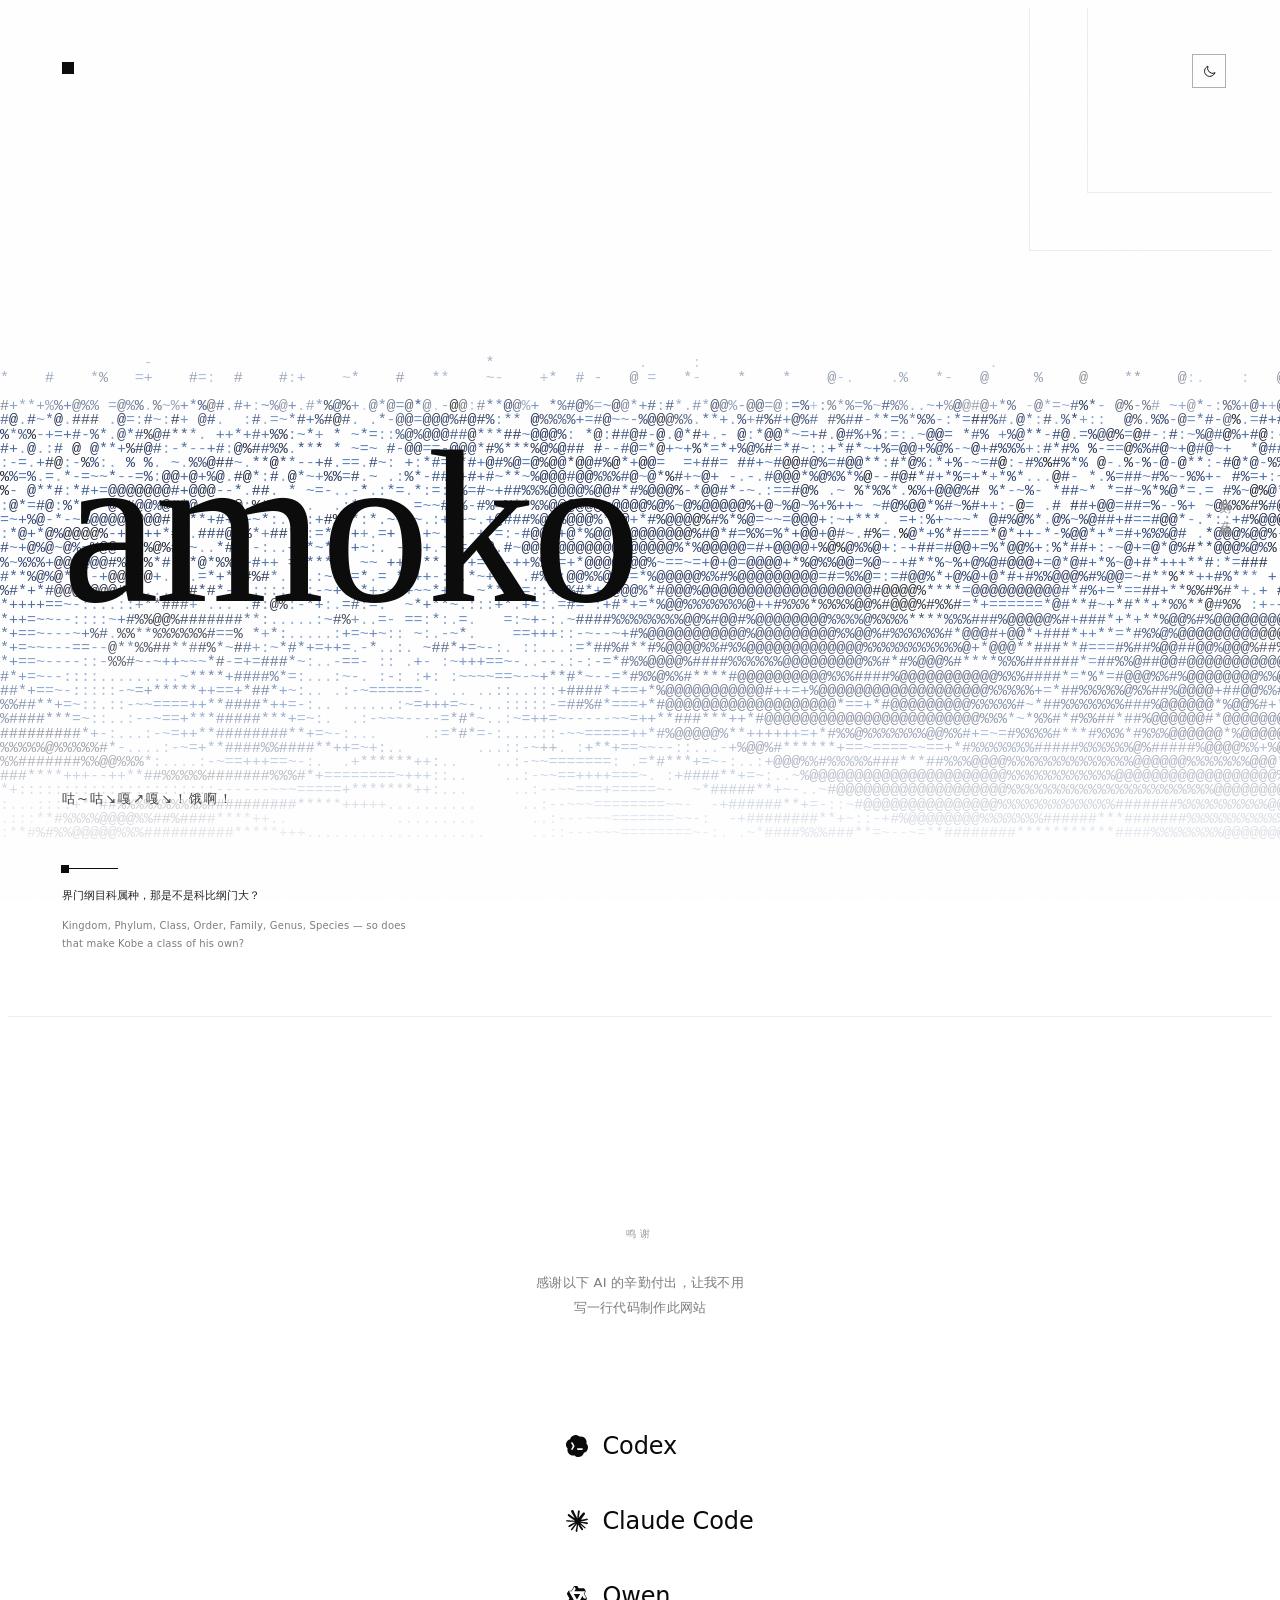
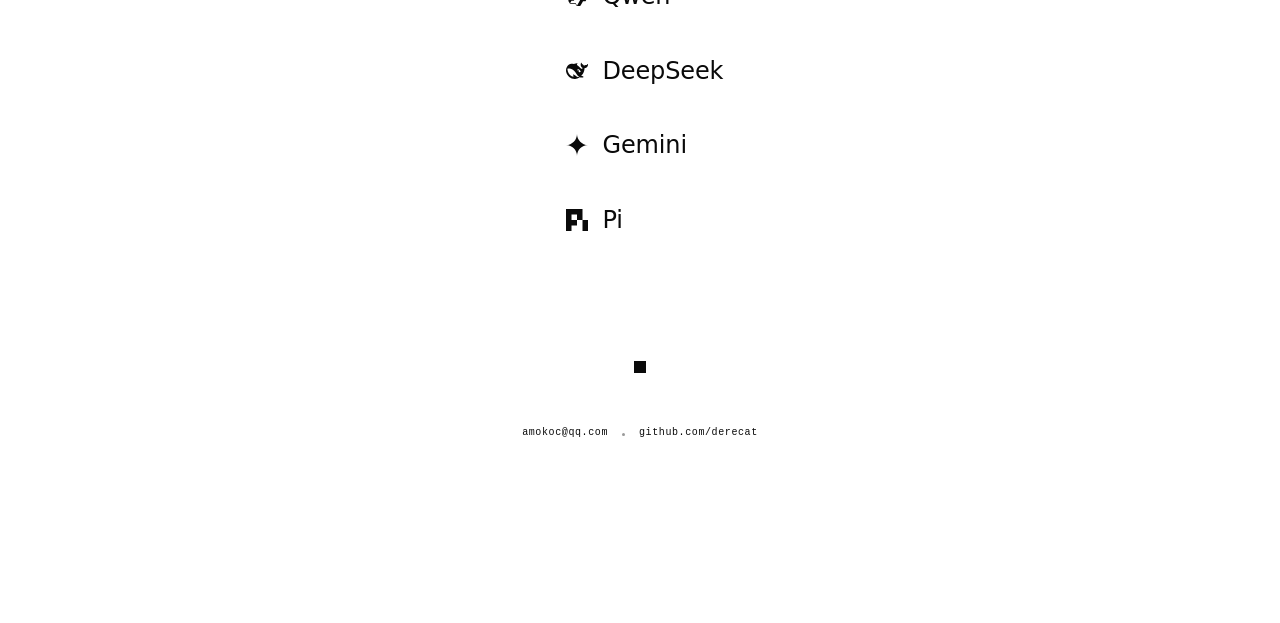
==== index.html @ 95d53dd7 "amoko: personal one-pager ASCII 3D ocean background, light/dark themes, config-driven colour wave tr" ====
<!DOCTYPE html>
<html lang="zh-CN">
<head>
<meta charset="UTF-8">
<meta name="viewport" content="width=device-width, initial-scale=1.0, viewport-fit=cover">
<meta name="theme-color" content="#ffffff">
<title>amoko — deluxe</title>
<link rel="icon" href="data:image/svg+xml,%3Csvg xmlns='http://www.w3.org/2000/svg' viewBox='0 0 10 10'%3E%3Crect width='10' height='10' fill='%230a0a0a'/%3E%3C/svg%3E">
<link rel="stylesheet" href="fonts-local.css">
<style>
  :root {
    --page-bg: #ffffff;
    --ink: #0a0a0a;
    --text-soft: #444444;
    --text-1: #222222;
    --text-2: #7d7d7d;
    --text-4: #9a9a9a;
    --text-5: #8f8f8f;
    --hairline: rgba(10, 10, 10, 0.07);
    --line-ink: rgba(10, 10, 10, 0.32);

    --ease-out: cubic-bezier(0.23, 1, 0.32, 1);
    --ease-in-out: cubic-bezier(0.77, 0, 0.175, 1);
    /* 高级曲线组：expo 出场的"快起慢落"，soft 用于中段过渡，back 用于微回弹 */
    --ease-expo: cubic-bezier(0.16, 1, 0.3, 1);
    --ease-soft: cubic-bezier(0.45, 0, 0.55, 1);
    --ease-back: cubic-bezier(0.34, 1.30, 0.64, 1);

    --blocks: 8;
    --sweep: 700ms;
    --stagger: 50ms;
    --reveal-color: #0a0a0a;
  }

  :root.dark {
    --page-bg: #0a0a0b;
    --ink: #f2f2f4;
    --text-soft: #c8c8cd;
    --text-1: #e8e8ec;
    --text-2: #9b9ba3;
    --text-4: #7e7e86;
    --text-5: #8a8a92;
    --hairline: rgba(242, 242, 244, 0.08);
    --line-ink: rgba(242, 242, 244, 0.32);
  }

  /* html 定高、body 只给 min-height —— 否则 body 变成滚动容器、整页无法滚动 */
  html {
    height: 100%;
    overflow-x: hidden;   /* 传播到视口：不产生横向滚动条 */
  }

  body {
    min-height: 100%;
    background: var(--page-bg);
    color: var(--ink);
    font-family: 'Inter', system-ui, -apple-system, 'Segoe UI', sans-serif;
    /* 允许下滑到鸣谢页 */
    overflow-x: hidden;
    overflow-y: auto;
    /* 滚动条不占布局宽度：否则固定层会按"含滚动条的 innerWidth"计算，
       画布比可见区宽 → 页面被撑宽 → 浏览器缩放、右侧控件被切 */
    scrollbar-width: none;
    -webkit-font-smoothing: antialiased;
    transition: color 300ms var(--ease-out), background-color 0ms;
  }
  body::-webkit-scrollbar { width: 0; height: 0; }
  .theme-transitioning body { transition-property: color; }

  /* 只在真指针设备上隐藏系统光标（配合自定义方块光标） */
  @media (hover: hover) and (pointer: fine) {
    body, .toggle, .quote { cursor: none; }
  }

  /* 印刷噪点 */
  body::after {
    content: "";
    position: fixed;
    inset: 0;
    z-index: 9;
    pointer-events: none;
    opacity: 0.032;
    background-image: url("data:image/svg+xml,%3Csvg xmlns='http://www.w3.org/2000/svg' width='160' height='160'%3E%3Cfilter id='n'%3E%3CfeTurbulence type='fractalNoise' baseFrequency='0.9' numOctaves='2' stitchTiles='stitch'/%3E%3C/filter%3E%3Crect width='160' height='160' filter='url(%23n)'/%3E%3C/svg%3E");
  }

  /* ---------- 主题方块层：海洋之下（海洋半透明时透出） ---------- */
  .theme-blocks {
    position: fixed;
    inset: 0;
    z-index: 1;
    pointer-events: none;
    overflow: hidden;
    contain: strict;
  }
  .theme-blocks__cell {
    position: absolute;
    background: var(--block-fill, #000);
    will-change: transform;
  }

  /* ---------- ASCII 海洋（alpha:true，可半透明让方块透出） ---------- */
  .ocean-bg {
    position: fixed;
    inset: 0;
    width: 100%;
    height: 100%;
    display: block;
    z-index: 2;
    pointer-events: none;
  }

  /* ---------- 自定义方块光标 ---------- */
  .cursor {
    position: fixed;
    top: 0; left: 0;
    z-index: 60;
    width: 15px; height: 15px;
    border: 1.5px solid #fff;
    mix-blend-mode: difference;
    pointer-events: none;
    display: none;
    will-change: transform;
  }
  @media (hover: hover) and (pointer: fine) {
    .cursor { display: block; }
  }

  /* ---------- 舞台 ---------- */
  .stage {
    position: relative;
    z-index: 3;
    height: 100dvh;
    padding: 6vmin;
    display: flex;
    flex-direction: column;
    justify-content: flex-end;
    align-items: flex-start;
  }

  /* ---------- 主题按钮（固定，跨两屏常驻） ---------- */
  .toggle {
    position: fixed;
    top: 6vmin; right: 6vmin;
    z-index: 6;
    width: 34px; height: 34px;
    display: grid; place-items: center;
    appearance: none;
    border: 1px solid var(--line-ink);
    background: transparent;
    color: var(--ink);
    cursor: pointer;
    -webkit-tap-highlight-color: transparent;
    will-change: transform;
    transition: color 300ms var(--ease-out), border-color 300ms var(--ease-out), background-color 0ms;
  }
  .toggle svg { display: block; }
  .toggle .icon--sun { display: none; }
  :root.dark .toggle .icon--moon { display: none; }
  :root.dark .toggle .icon--sun { display: block; }
  .toggle:focus-visible { outline: 1px solid var(--ink); outline-offset: 3px; }
  @media (hover: hover) and (pointer: fine) {
    .toggle:hover {
      background-color: var(--ink); border-color: var(--ink); color: var(--page-bg);
      transition: color 160ms var(--ease-out), background-color 160ms var(--ease-out), border-color 160ms var(--ease-out);
    }
  }

  /* ---------- 刊头 ---------- */
  .masthead {
    position: absolute; top: 6vmin; left: 6vmin; z-index: 2;
    display: flex; align-items: center; gap: 12px;
    animation: fade-rise 800ms var(--ease-out) both; animation-delay: 980ms;
  }
  .masthead .mark { width: 12px; height: 12px; background: var(--ink); animation: spin-in 700ms var(--ease-out) both; animation-delay: 1160ms; }

  /* ---------- 背景同心方框 ---------- */
  .decor {
    position: absolute; top: -13vmin; right: -13vmin; width: 40vmin; height: 40vmin; z-index: 1; pointer-events: none;
    opacity: 0.85;
    animation: decor-in 1400ms var(--ease-out) both; animation-delay: 640ms;
  }
  .decor .ring { position: absolute; inset: 0; border: 1px solid var(--hairline); transition: border-color 300ms var(--ease-out); }
  .decor .ring--inner { position: absolute; inset: 16%; animation: spin 80s linear infinite; }
  .decor .ring--inner::before { content: ""; position: absolute; inset: 0; border: 1px solid var(--hairline); transition: border-color 300ms var(--ease-out); }

  /* ---------- 名字：逐字入场 ---------- */
  .name {
    font-family: 'Cormorant Garamond', 'Times New Roman', serif;
    font-weight: 300;
    font-size: clamp(88px, 17vw, 264px);
    line-height: 0.92;
    letter-spacing: -0.015em;
    color: var(--ink);
  }
  .name .ch {
    display: inline-block;
    will-change: transform, opacity, filter;
    /* 四段式：暴发上浮 → 过冲回正 → 微沉降 → 落定。缓动在帧内逐段切换。 */
    animation: ch-in 950ms both;
  }

  .caption { margin-top: 1.8vmin; font-size: 13px; font-weight: 400; letter-spacing: 0.16em; color: var(--text-soft); animation: blur-rise 850ms both; animation-delay: 760ms; }

  /* ---------- 双语 quote ---------- */
  .quote { margin-top: 5.2vmin; max-width: 380px; }
  .quote .rule { position: relative; width: 56px; height: 1px; background: var(--ink); margin-bottom: 16px; transform-origin: left center; animation: draw 700ms both; animation-delay: 880ms; }
  .quote .qmark { position: absolute; left: -1px; top: -3.5px; width: 8px; height: 8px; background: var(--ink); animation: spin-in 700ms var(--ease-back) both; animation-delay: 920ms; }
  /* 正文用遮罩揭示：文字从下缘"长"出来，而不是整体淡入 */
  .quote .zh { font-size: 11px; line-height: 1.95; letter-spacing: 0; color: var(--text-1); animation: mask-up 900ms both; animation-delay: 980ms; }
  .quote .en { margin-top: 9px; max-width: 344px; font-size: 10px; line-height: 1.75; letter-spacing: 0.02em; color: var(--text-2); animation: mask-up 900ms both; animation-delay: 1090ms; }
  @media (hover: hover) and (pointer: fine) {
    .quote .qmark { transition: transform 240ms ease; transform-origin: left center; }
    .quote:hover .qmark { transform: scaleX(4.5); }
  }

  /* ---------- 右侧竖排签名 ---------- */
  .vcaption {
    position: absolute; top: 50%; right: 4.5vmin; z-index: 2;
    writing-mode: vertical-rl; font-size: 11px; letter-spacing: 0.34em; color: var(--text-5);
    animation: vmask 900ms both; animation-delay: 1150ms;
  }

  /* ---------- 下滑：电影式鸣谢 ---------- */
  .credits {
    position: relative;
    z-index: 3;
    min-height: 100dvh;
    display: flex;
    align-items: center;
    justify-content: center;
    padding: 18vh 6vmin 16vh;
    background: var(--page-bg);
    border-top: 1px solid var(--hairline);
    overflow: hidden;
  }

  .credits__inner {
    display: flex;
    flex-direction: column;
    align-items: center;
  }

  .credits__label {
    font-size: 10px;
    font-weight: 500;
    letter-spacing: 0.42em;
    text-transform: uppercase;
    color: var(--text-4);
    margin-bottom: 3.2vh;
    opacity: 0;
    transform: translateY(12px);
    transition: opacity 700ms var(--ease-expo), transform 700ms var(--ease-expo);
  }
  .credits.is-active .credits__label { opacity: 1; transform: none; transition-delay: 80ms; }

  /* 鸣谢后面的说明：居中、限制行长 */
  .credits__note {
    max-width: 26ch;
    margin: 0 auto 9vh;
    text-align: center;
    font-size: clamp(11px, 3.1vw, 13px);
    font-weight: 400;
    line-height: 1.95;
    letter-spacing: 0.02em;
    color: var(--text-2);
    opacity: 0;
    transform: translateY(10px);
    transition: opacity 700ms var(--ease-expo), transform 700ms var(--ease-expo);
  }
  .credits.is-active .credits__note { opacity: 1; transform: none; transition-delay: 150ms; }

  /* 名单：整块居中；每行左对齐 → 六个图标对齐成一条竖列 */
  .credit-list {
    list-style: none;
    display: flex;
    flex-direction: column;
    align-items: flex-start;
    gap: 5.2vmin;
    width: max-content;
    margin-inline: auto;
  }

  /* 行号 → 错峰延迟（收窄曲线，读起来是"依次落位"而不是机械等距） */
  .credit:nth-child(1) { --i: 0; }
  .credit:nth-child(2) { --i: 1; }
  .credit:nth-child(3) { --i: 2; }
  .credit:nth-child(4) { --i: 3; }
  .credit:nth-child(5) { --i: 4; }
  .credit:nth-child(6) { --i: 5; }

  .credit {
    display: flex;
    align-items: center;
    gap: 14px;
    backface-visibility: hidden;
    opacity: 0;
    /* 只有 transform / opacity / clip-path —— 没有 filter，不再整块重绘 */
    animation-delay: calc(var(--i) * 52ms + 200ms);
  }
  .credits.is-active .credit {
    animation: credit-in 620ms both;
    animation-delay: calc(var(--i) * 52ms + 200ms);
  }

  .credit__glyph { display: block; width: 22px; height: 22px; color: var(--ink); }
  .credit__glyph svg {
    display: block; width: 100%; height: 100%;
    fill: currentColor;        /* 真实品牌 logo 是实心路径，继承主题色 */
    stroke: none;
  }
  .credits.is-active .credit__glyph {
    animation: glyph-in 620ms both;
    animation-delay: calc(var(--i) * 52ms + 260ms);
  }

  .credit__word {
    font-size: clamp(18px, 4.4vw, 24px);
    font-weight: 500;
    letter-spacing: -0.005em;
    color: var(--ink);
    white-space: nowrap;
  }

  /* 结尾卡：与页首方块呼应 */
  .credits__end {
    width: 12px; height: 12px;
    background: var(--ink);
    margin-top: 14vh;
    opacity: 0;
    transform: scale(0.6);
    transition: opacity 700ms var(--ease-expo), transform 700ms var(--ease-back);
  }
  .credits.is-active .credits__end { opacity: 1; transform: none; transition-delay: 900ms; }

  /* 鸣谢页结尾的联系方式：给页面一个出口 */
  .credits__contact {
    display: flex;
    align-items: center;
    gap: 14px;
    margin-top: 6vh;
    font-family: ui-monospace, SFMono-Regular, Menlo, Consolas, monospace;
    font-size: 10px;
    letter-spacing: 0.06em;
    opacity: 0;
    transform: translateY(10px);
    transition: opacity 700ms var(--ease-expo), transform 700ms var(--ease-expo);
  }
  .credits.is-active .credits__contact { opacity: 1; transform: none; transition-delay: 1020ms; }
  .credits__contact a {
    color: var(--text-3);
    text-decoration: none;
    padding-bottom: 2px;
    border-bottom: 1px solid transparent;
    transition: color 260ms var(--ease-out), border-color 260ms var(--ease-out);
  }
  @media (hover: hover) and (pointer: fine) {
    .credits__contact a:hover { color: var(--ink); border-bottom-color: var(--ink); }
  }
  .credits__contact .contact__sep {
    width: 3px; height: 3px;
    background: var(--text-4);
    border-radius: 50%;
    flex: none;
  }

  /* 名单行：左侧向右侧的遮罩擦除 + 上浮过冲落位
     clip-path 的负 inset 让字腔/降部不被裁掉 */
  @keyframes credit-in {
    0% {
      opacity: 0;
      transform: translateY(0.85em) scale(0.985);
      clip-path: inset(-0.25em 100% -0.25em 0);
      animation-timing-function: cubic-bezier(0.16, 1, 0.3, 1);
    }
    62% {
      opacity: 1;
      transform: translateY(-0.045em) scale(1.004);
      clip-path: inset(-0.25em -0.25em -0.25em 0);
      animation-timing-function: cubic-bezier(0.45, 0, 0.55, 1);
    }
    100% {
      opacity: 1;
      transform: translateY(0) scale(1);
      clip-path: inset(-0.25em -0.25em -0.25em 0);
    }
  }

  /* 图标：反向轻旋 + 微缩，幅度控制在 14° 内 */
  @keyframes glyph-in {
    0%   { opacity: 0; transform: rotate(-14deg) scale(0.8);  animation-timing-function: cubic-bezier(0.16, 1, 0.3, 1); }
    68%  { opacity: 1; transform: rotate(2.5deg) scale(1.03); animation-timing-function: cubic-bezier(0.45, 0, 0.55, 1); }
    100% { opacity: 1; transform: rotate(0deg) scale(1); }
  }

  /* ---------- 载入幕布 ---------- */
  .reveal { position: fixed; inset: 0; z-index: 50; overflow: hidden; pointer-events: none; }
  .reveal__mask { position: absolute; inset: 0; display: grid; grid-template-columns: repeat(var(--blocks), 1fr); }
  .reveal__block {
    background: var(--reveal-color);
    box-shadow: inset -1px 0 0 rgb(255 255 255 / 0.08);
    transform: translateY(101%); will-change: transform;
    animation: block-sweep var(--sweep) var(--ease-in-out) both;
    animation-delay: calc(var(--i) * var(--stagger));
  }
  @keyframes block-sweep {
    0% { transform: translateY(101%); }
    40% { transform: translateY(0); }
    60% { transform: translateY(0); }
    100% { transform: translateY(-101%); }
  }

  /* 名字逐字：暴发上浮 → 过冲回正 → 微沉降 → 落定 */
  @keyframes ch-in {
    0% {
      opacity: 0;
      transform: translateY(0.55em) rotate(3.5deg);
      filter: blur(0.10em);
      animation-timing-function: cubic-bezier(0.16, 1, 0.3, 1);
    }
    52% {
      opacity: 1;
      transform: translateY(-0.035em) rotate(-0.7deg);
      filter: blur(0);
      animation-timing-function: cubic-bezier(0.45, 0, 0.55, 1);
    }
    76% {
      transform: translateY(0.012em) rotate(0.25deg);
      animation-timing-function: cubic-bezier(0.16, 1, 0.3, 1);
    }
    100% {
      opacity: 1;
      transform: translateY(0) rotate(0deg);
      filter: blur(0);
    }
  }

  /* 正文遮罩揭示：可见窗口自下缘向上张开，文字同时上浮 */
  @keyframes mask-up {
    0%   { clip-path: inset(100% -0.12em -0.12em -0.12em); transform: translateY(0.42em); animation-timing-function: cubic-bezier(0.16, 1, 0.3, 1); }
    70%  { clip-path: inset(-0.12em -0.12em -0.12em -0.12em); transform: translateY(0); animation-timing-function: cubic-bezier(0.45, 0, 0.55, 1); }
    100% { clip-path: inset(-0.12em -0.12em -0.12em -0.12em); transform: translateY(0); }
  }

  /* 竖排：沿阅读方向自上而下揭开 */
  @keyframes vmask {
    0%   { clip-path: inset(0 0 100% 0); transform: translateY(calc(-50% + 16px)); animation-timing-function: cubic-bezier(0.16, 1, 0.3, 1); }
    100% { clip-path: inset(0 0 0 0);     transform: translateY(-50%); }
  }

  /* 小字：模糊散焦 → 清晰，带微沉降 */
  @keyframes blur-rise {
    0%   { opacity: 0; transform: translateY(0.6em);  filter: blur(0.16em); animation-timing-function: cubic-bezier(0.16, 1, 0.3, 1); }
    65%  { opacity: 1; transform: translateY(-0.02em); filter: blur(0);      animation-timing-function: cubic-bezier(0.45, 0, 0.55, 1); }
    100% { opacity: 1; transform: translateY(0);       filter: blur(0); }
  }

  @keyframes fade-rise { from { opacity: 0; transform: translateY(10px); } to { opacity: 1; transform: translateY(0); } }
  /* 刻度线：画出后轻微过冲再收回 */
  @keyframes draw {
    0%   { transform: scaleX(0);     animation-timing-function: cubic-bezier(0.16, 1, 0.3, 1); }
    80%  { transform: scaleX(1.045); animation-timing-function: cubic-bezier(0.45, 0, 0.55, 1); }
    100% { transform: scaleX(1); }
  }
  @keyframes spin-in { from { opacity: 0; transform: rotate(90deg); } to { opacity: 1; transform: rotate(0deg); } }
  @keyframes decor-in { from { opacity: 0; transform: scale(0.95); } to { opacity: 1; transform: scale(1); } }
  @keyframes spin { to { transform: rotate(360deg); } }
  @keyframes fade { from { opacity: 0; } to { opacity: 1; } }

  .name, .caption, .quote .zh, .quote .en, .vcaption, .toggle {
    transition: color 300ms var(--ease-out);
  }

  @media (max-height: 700px) { .name { font-size: clamp(60px, 12vw, 150px); } .quote { margin-top: 3vmin; } }

  @media (prefers-reduced-motion: reduce) {
    .reveal { display: none; }
    .decor { display: none; }
    .cursor { display: none !important; }
    body, .toggle, .quote { cursor: auto; }
    .masthead, .masthead .mark, .name .ch, .caption, .quote,
    .quote .rule, .quote .qmark, .vcaption {
      animation: fade 400ms ease-out both; animation-delay: 0ms;
    }
    .quote .qmark { transition: none; }
    /* 鸣谢：不叠牌，直接呈现 */
    .credits__label, .credits__note, .credits__end, .credits__contact { opacity: 1; transform: none; transition: none; }
    /* 名单行：去掉擦除与位移，只留极短的淡入 */
    .credit, .credits.is-active .credit { animation: fade 260ms ease-out both; animation-delay: 0ms; }
    .credits.is-active .credit__glyph { animation: fade 260ms ease-out both; animation-delay: 0ms; }
  }
</style>
</head>
<body>
  <canvas class="ocean-bg" id="ocean" aria-hidden="true"></canvas>
  <div class="cursor" id="cursor" aria-hidden="true"></div>

  <div class="stage">
    <button class="toggle" id="toggle" type="button" aria-pressed="false" aria-label="切换黑夜模式">
      <svg class="icon--moon" viewBox="0 0 24 24" width="15" height="15" fill="none" stroke="currentColor" stroke-width="1.5" stroke-linecap="round">
        <path d="M20.5 14.5A8.5 8.5 0 0 1 9.5 3.5a8.5 8.5 0 1 0 11 11z"/>
      </svg>
      <svg class="icon--sun" viewBox="0 0 24 24" width="15" height="15" fill="none" stroke="currentColor" stroke-width="1.5" stroke-linecap="round">
        <circle cx="12" cy="12" r="4"/>
        <path d="M12 2v2M12 20v2M4.9 4.9l1.4 1.4M17.7 17.7l1.4 1.4M2 12h2M20 12h2M4.9 19.1l1.4-1.4M17.7 6.3l1.4-1.4"/>
      </svg>
    </button>

    <div class="masthead"><span class="mark"></span></div>
    <div class="decor" aria-hidden="true"><div class="ring"></div><div class="ring--inner"></div></div>

    <h1 class="name" id="name">amoko</h1>
    <p class="caption">咕~咕↘嘎↗嘎↘！饿啊！</p>

    <div class="quote" id="quote">
      <div class="rule"><span class="qmark"></span></div>
      <p class="zh">界门纲目科属种，那是不是科比纲门大？</p>
      <p class="en">Kingdom, Phylum, Class, Order, Family, Genus, Species — so does that make Kobe a class of his own?</p>
    </div>

    <div class="vcaption">此刻，在这颗行星上</div>

  </div>

  <!-- 下滑：电影式鸣谢名单 -->
  <section class="credits" id="credits">
    <div class="credits__inner">
      <p class="credits__label">鸣谢</p>
      <p class="credits__note">感谢以下 AI 的辛勤付出，让我不用写一行代码制作此网站</p>

      <ul class="credit-list" id="creditList">
        <li class="credit">
          <span class="credit__glyph" aria-hidden="true"><svg viewBox="0 0 24 24"><path d="M8.086.457a6.105 6.105 0 013.046-.415c1.333.153 2.521.72 3.564 1.7a.117.117 0 00.107.029c1.408-.346 2.762-.224 4.061.366l.063.03.154.076c1.357.703 2.33 1.77 2.918 3.198.278.679.418 1.388.421 2.126a5.655 5.655 0 01-.18 1.631.167.167 0 00.04.155 5.982 5.982 0 011.578 2.891c.385 1.901-.01 3.615-1.183 5.14l-.182.22a6.063 6.063 0 01-2.934 1.851.162.162 0 00-.108.102c-.255.736-.511 1.364-.987 1.992-1.199 1.582-2.962 2.462-4.948 2.451-1.583-.008-2.986-.587-4.21-1.736a.145.145 0 00-.14-.032c-.518.167-1.04.191-1.604.185a5.924 5.924 0 01-2.595-.622 6.058 6.058 0 01-2.146-1.781c-.203-.269-.404-.522-.551-.821a7.74 7.74 0 01-.495-1.283 6.11 6.11 0 01-.017-3.064.166.166 0 00.008-.074.115.115 0 00-.037-.064 5.958 5.958 0 01-1.38-2.202 5.196 5.196 0 01-.333-1.589 6.915 6.915 0 01.188-2.132c.45-1.484 1.309-2.648 2.577-3.493.282-.188.55-.334.802-.438.286-.12.573-.22.861-.304a.129.129 0 00.087-.087A6.016 6.016 0 015.635 2.31C6.315 1.464 7.132.846 8.086.457zm-.804 7.85a.848.848 0 00-1.473.842l1.694 2.965-1.688 2.848a.849.849 0 001.46.864l1.94-3.272a.849.849 0 00.007-.854l-1.94-3.393zm5.446 6.24a.849.849 0 000 1.695h4.848a.849.849 0 000-1.696h-4.848z"/></svg></span>
          <span class="credit__word">Codex</span>
        </li>
        <li class="credit">
          <span class="credit__glyph" aria-hidden="true"><svg viewBox="0 0 256 257"><path d="m50.228 170.321 50.357-28.257.843-2.463-.843-1.361h-2.462l-8.426-.518-28.775-.778-24.952-1.037-24.175-1.296-6.092-1.297L0 125.796l.583-3.759 5.12-3.434 7.324.648 16.202 1.101 24.304 1.685 17.629 1.037 26.118 2.722h4.148l.583-1.685-1.426-1.037-1.101-1.037-25.147-17.045-27.22-18.017-14.258-10.37-7.713-5.25-3.888-4.925-1.685-10.758 7-7.713 9.397.649 2.398.648 9.527 7.323 20.35 15.75L94.817 91.9l3.889 3.24 1.555-1.102.195-.777-1.75-2.917-14.453-26.118-15.425-26.572-6.87-11.018-1.814-6.61c-.648-2.723-1.102-4.991-1.102-7.778l7.972-10.823L71.42 0 82.05 1.426l4.472 3.888 6.61 15.101 10.694 23.786 16.591 32.34 4.861 9.592 2.592 8.879.973 2.722h1.685v-1.556l1.36-18.211 2.528-22.36 2.463-28.776.843-8.1 4.018-9.722 7.971-5.25 6.222 2.981 5.12 7.324-.713 4.73-3.046 19.768-5.962 30.98-3.889 20.739h2.268l2.593-2.593 10.499-13.934 17.628-22.036 7.778-8.749 9.073-9.657 5.833-4.601h11.018l8.1 12.055-3.628 12.443-11.342 14.388-9.398 12.184-13.48 18.147-8.426 14.518.778 1.166 2.01-.194 30.46-6.481 16.462-2.982 19.637-3.37 8.88 4.148.971 4.213-3.5 8.62-20.998 5.184-24.628 4.926-36.682 8.685-.454.324.519.648 16.526 1.555 7.065.389h17.304l32.21 2.398 8.426 5.574 5.055 6.805-.843 5.184-12.962 6.611-17.498-4.148-40.83-9.721-14-3.5h-1.944v1.167l11.666 11.406 21.387 19.314 26.767 24.887 1.36 6.157-3.434 4.86-3.63-.518-23.526-17.693-9.073-7.972-20.545-17.304h-1.36v1.814l4.73 6.935 25.017 37.59 1.296 11.536-1.814 3.76-6.481 2.268-7.13-1.297-14.647-20.544-15.1-23.138-12.185-20.739-1.49.843-7.194 77.448-3.37 3.953-7.778 2.981-6.48-4.925-3.436-7.972 3.435-15.749 4.148-20.544 3.37-16.333 3.046-20.285 1.815-6.74-.13-.454-1.49.194-15.295 20.999-23.267 31.433-18.406 19.702-4.407 1.75-7.648-3.954.713-7.064 4.277-6.286 25.47-32.405 15.36-20.092 9.917-11.6-.065-1.686h-.583L44.07 198.125l-12.055 1.555-5.185-4.86.648-7.972 2.463-2.593 20.35-13.999-.064.065Z"/></svg></span>
          <span class="credit__word">Claude Code</span>
        </li>
        <li class="credit">
          <span class="credit__glyph" aria-hidden="true"><svg viewBox="0 0 24 24"><path d="M12.604 1.34c.393.69.784 1.382 1.174 2.075a.18.18 0 00.157.091h5.552c.174 0 .322.11.446.327l1.454 2.57c.19.337.24.478.024.837-.26.43-.513.864-.76 1.3l-.367.658c-.106.196-.223.28-.04.512l2.652 4.637c.172.301.111.494-.043.77-.437.785-.882 1.564-1.335 2.34-.159.272-.352.375-.68.37-.777-.016-1.552-.01-2.327.016a.099.099 0 00-.081.05 575.097 575.097 0 01-2.705 4.74c-.169.293-.38.363-.725.364-.997.003-2.002.004-3.017.002a.537.537 0 01-.465-.271l-1.335-2.323a.09.09 0 00-.083-.049H4.982c-.285.03-.553-.001-.805-.092l-1.603-2.77a.543.543 0 01-.002-.54l1.207-2.12a.198.198 0 000-.197 550.951 550.951 0 01-1.875-3.272l-.79-1.395c-.16-.31-.173-.496.095-.965.465-.813.927-1.625 1.387-2.436.132-.234.304-.334.584-.335a338.3 338.3 0 012.589-.001.124.124 0 00.107-.063l2.806-4.895a.488.488 0 01.422-.246c.524-.001 1.053 0 1.583-.006L11.704 1c.341-.003.724.032.9.34zm-3.432.403a.06.06 0 00-.052.03L6.254 6.788a.157.157 0 01-.135.078H3.253c-.056 0-.07.025-.041.074l5.81 10.156c.025.042.013.062-.034.063l-2.795.015a.218.218 0 00-.2.116l-1.32 2.31c-.044.078-.021.118.068.118l5.716.008c.046 0 .08.02.104.061l1.403 2.454c.046.081.092.082.139 0l5.006-8.76.783-1.382a.055.055 0 01.096 0l1.424 2.53a.122.122 0 00.107.062l2.763-.02a.04.04 0 00.035-.02.041.041 0 000-.04l-2.9-5.086a.108.108 0 010-.113l.293-.507 1.12-1.977c.024-.041.012-.062-.035-.062H9.2c-.059 0-.073-.026-.043-.077l1.434-2.505a.107.107 0 000-.114L9.225 1.774a.06.06 0 00-.053-.031zm6.29 8.02c.046 0 .058.02.034.06l-.832 1.465-2.613 4.585a.056.056 0 01-.05.029.058.058 0 01-.05-.029L8.498 9.841c-.02-.034-.01-.052.028-.054l.216-.012 6.722-.012z"/></svg></span>
          <span class="credit__word">Qwen</span>
        </li>
        <li class="credit">
          <span class="credit__glyph" aria-hidden="true"><svg viewBox="0 0 24 24"><path d="M23.748 4.482c-.254-.124-.364.113-.512.234-.051.039-.094.09-.137.136-.372.397-.806.657-1.373.626-.829-.046-1.537.214-2.163.848-.133-.782-.575-1.248-1.247-1.548-.352-.156-.708-.311-.955-.65-.172-.241-.219-.51-.305-.774-.055-.16-.11-.323-.293-.35-.2-.031-.278.136-.356.276-.313.572-.434 1.202-.422 1.84.027 1.436.633 2.58 1.838 3.393.137.093.172.187.129.323-.082.28-.18.552-.266.833-.055.179-.137.217-.329.14a5.526 5.526 0 0 1-1.736-1.18c-.857-.828-1.631-1.742-2.597-2.458a11.365 11.365 0 0 0-.689-.471c-.985-.957.13-1.743.388-1.836.27-.098.093-.432-.779-.428-.872.004-1.67.295-2.687.684a3.055 3.055 0 0 1-.465.137 9.597 9.597 0 0 0-2.883-.102c-1.885.21-3.39 1.102-4.497 2.623C.082 8.606-.231 10.684.152 12.85c.403 2.284 1.569 4.175 3.36 5.653 1.858 1.533 3.997 2.284 6.438 2.14 1.482-.085 3.133-.284 4.994-1.86.47.234.962.327 1.78.397.63.059 1.236-.03 1.705-.128.735-.156.684-.837.419-.961-2.155-1.004-1.682-.595-2.113-.926 1.096-1.296 2.746-2.642 3.392-7.003.05-.347.007-.565 0-.845-.004-.17.035-.237.23-.256a4.173 4.173 0 0 0 1.545-.475c1.396-.763 1.96-2.015 2.093-3.517.02-.23-.004-.467-.247-.588zM11.581 18c-2.089-1.642-3.102-2.183-3.52-2.16-.392.024-.321.471-.235.763.09.288.207.486.371.739.114.167.192.416-.113.603-.673.416-1.842-.14-1.897-.167-1.361-.802-2.5-1.86-3.301-3.307-.774-1.393-1.224-2.887-1.298-4.482-.02-.386.093-.522.477-.592a4.696 4.696 0 0 1 1.529-.039c2.132.312 3.946 1.265 5.468 2.774.868.86 1.525 1.887 2.202 2.891.72 1.066 1.494 2.082 2.48 2.914.348.292.625.514.891.677-.802.09-2.14.11-3.054-.614zm1-6.44a.306.306 0 0 1 .415-.287.302.302 0 0 1 .2.288.306.306 0 0 1-.31.307.303.303 0 0 1-.304-.308zm3.11 1.596c-.2.081-.399.151-.59.16a1.245 1.245 0 0 1-.798-.254c-.274-.23-.47-.358-.552-.758a1.73 1.73 0 0 1 .016-.588c.07-.327-.008-.537-.239-.727-.187-.156-.426-.199-.688-.199a.559.559 0 0 1-.254-.078.253.253 0 0 1-.114-.358c.028-.054.16-.186.192-.21.356-.202.767-.136 1.146.016.352.144.618.408 1.001.782.391.451.462.576.685.914.176.265.336.537.445.848.067.195-.019.354-.25.452z"/></svg></span>
          <span class="credit__word">DeepSeek</span>
        </li>
        <li class="credit">
          <span class="credit__glyph" aria-hidden="true"><svg viewBox="0 0 24 24"><path d="M11.04 19.32Q12 21.51 12 24q0-2.49.93-4.68.96-2.19 2.58-3.81t3.81-2.55Q21.51 12 24 12q-2.49 0-4.68-.93a12.3 12.3 0 0 1-3.81-2.58 12.3 12.3 0 0 1-2.58-3.81Q12 2.49 12 0q0 2.49-.96 4.68-.93 2.19-2.55 3.81a12.3 12.3 0 0 1-3.81 2.58Q2.49 12 0 12q2.49 0 4.68.96 2.19.93 3.81 2.55t2.55 3.81"/></svg></span>
          <span class="credit__word">Gemini</span>
        </li>
        <li class="credit">
          <span class="credit__glyph" aria-hidden="true"><svg viewBox="0 0 24 24"><path d="M0 0v24h6v-6h6v-6H6V6h6v6h6V0Zm18 12v12h6V12Z"/></svg></span>
          <span class="credit__word">Pi</span>
        </li>
      </ul>

      <span class="credits__end" aria-hidden="true"></span>

      <div class="credits__contact">
        <a href="mailto:amokoc@qq.com">amokoc@qq.com</a>
        <span class="contact__sep" aria-hidden="true"></span>
        <a href="https://github.com/derecat" target="_blank" rel="noopener">github.com/derecat</a>
      </div>
    </div>
  </section>

  <div class="reveal" id="reveal" aria-hidden="true"><div class="reveal__mask" id="mask"></div></div>

<script>
  /* ============================================================
     工具
     ============================================================ */
  const reduceMotion = () => window.matchMedia('(prefers-reduced-motion: reduce)').matches;
  const finePointer  = () => window.matchMedia('(hover: hover) and (pointer: fine)').matches;

  function makeBezier(x1, y1, x2, y2) {
    const bx = (t) => 3*(1-t)*(1-t)*t*x1 + 3*(1-t)*t*t*x2 + t*t*t;
    const by = (t) => 3*(1-t)*(1-t)*t*y1 + 3*(1-t)*t*t*y2 + t*t*t;
    return (x) => {
      if (x <= 0) return 0; if (x >= 1) return 1;
      let t = x;
      for (let i = 0; i < 8; i++) {
        const cx = bx(t) - x;
        if (Math.abs(cx) < 1e-4) break;
        const d = 3*(1-t)*(1-t)*x1 + 6*(1-t)*t*(x2-x1) + 3*t*t*(1-x2);
        if (Math.abs(d) < 1e-6) break;
        t -= cx / d;
      }
      return by(t);
    };
  }
  const easeWave = makeBezier(0.23, 1, 0.32, 1);
  const smooth   = (u) => u*u*(3 - 2*u);
  const clamp01  = (v) => v < 0 ? 0 : v > 1 ? 1 : v;

  /* ============================================================
     ASCII 3D 海洋
     ============================================================ */
  const canvas = document.getElementById('ocean');
  /* alpha:true —— 让画布能整体半透明，切换主题时方块从下方透出 */
  const ctx = canvas.getContext('2d', { alpha: true });

  let W=0,H=0,dpr=1, cols=0,rows=0,cw=0,ch=0, fontStr='', starFontStr='';
  let cx=0, cy=0, focal=900;

  const CAM_Y = 6;
  const PITCH = 0.08;
  const SIN_A = Math.sin(PITCH);
  const COS_A = Math.cos(PITCH);
  const DZ_HOR = COS_A - SIN_A*SIN_A;   // 几何地平线处的 dz
  const MAX_T = 520;

  const A1=2.60, K1X= 0.24, K1Z= 0.09, W1=0.85;
  const A2=1.60, K2X=-0.17, K2Z= 0.40, W2=1.30;
  const A3=0.95, K3X= 0.52, K3Z=-0.33, W3=1.90;
  const A4=0.42, K4X= 0.85, K4Z= 1.25, W4=2.50;

  let LX=-0.45, LY=0.78, LZ=-0.44;
  { const L=Math.hypot(LX,LY,LZ); LX/=L; LY/=L; LZ/=L; }

  const RAMP  = ' .:-~=+*#%@';

  const DARK_P  = { bg:[10,10,11],    lo:[6,14,48],       hi:[30,96,184],      peak:[190,216,252], foam:[244,250,255], soft:0.12 };
  const LIGHT_P = { bg:[255,255,255], lo:[150,178,214],   hi:[70,118,190],     peak:[14,26,64],    foam:[6,6,8],       soft:0.06 };
  const palette = () => document.documentElement.classList.contains('dark') ? DARK_P : LIGHT_P;

  /* 主题色浪 / 载入预热波 */
  let tw = null;
  let oceanDim = false;
  let colH = [], rowFade = [];

  /* 指针微光 + 冲击波 */
  const ptr = { x: 0, y: 0, active: false, wx: 0, wz: 0, live: false };
  const shocks = [];   // { wx, wz, r, w, amp }
  const SHOCK_MAX = 4;

  function waveH(x,z,t){
    return A1*Math.sin(x*K1X+z*K1Z+t*W1)
         + A2*Math.sin(x*K2X+z*K2Z+t*W2)
         + A3*Math.sin(x*K3X+z*K3Z+t*W3)
         + A4*Math.sin(x*K4X+z*K4Z+t*W4);
  }
  let _h=0,_gx=0,_gz=0;
  function waveHG(x,z,t){
    const p1=x*K1X+z*K1Z+t*W1, p2=x*K2X+z*K2Z+t*W2,
          p3=x*K3X+z*K3Z+t*W3, p4=x*K4X+z*K4Z+t*W4;
    _h = A1*Math.sin(p1)+A2*Math.sin(p2)+A3*Math.sin(p3)+A4*Math.sin(p4);
    const c1=Math.cos(p1),c2=Math.cos(p2),c3=Math.cos(p3),c4=Math.cos(p4);
    _gx = A1*K1X*c1+A2*K2X*c2+A3*K3X*c3+A4*K4X*c4;
    _gz = A1*K1Z*c1+A2*K2Z*c2+A3*K3Z*c3+A4*K4Z*c4;
  }

  /* 屏幕点 → 海面世界坐标 */
  function rayToWorld(px, py, t){
    const xc=(px-cx)/focal, yc=-(py-cy)/focal;
    const dy=yc*COS_A - SIN_A;
    if (dy > -0.002) return null;
    const dz=yc*SIN_A + COS_A, dx=xc;
    let tt = -CAM_Y/dy;
    if (tt > MAX_T) return null;
    for (let k=0;k<3;k++){
      const h2 = waveH(dx*tt, dz*tt, t);
      const tN = (h2-CAM_Y)/dy;
      if (tN > MAX_T){ tt = MAX_T; break; }
      tt += (tN-tt)*0.75;
    }
    return { x: dx*tt, z: dz*tt };
  }

  let stars = [];
  function makeStars(){
    stars = [];
    const n = Math.round((W*H)/24000);
    for (let i=0;i<n;i++){
      stars.push({
        x: Math.random()*W,
        y: Math.random()*H*0.42,
        ch: Math.random()<0.62 ? '.' : (Math.random()<0.65 ? '+' : '*'),
        ph: Math.random()*Math.PI*2,
        sp: 0.5 + Math.random()*1.9,
      });
    }
  }

  function resize(){
    dpr = Math.min(window.devicePixelRatio||1, 2);
    /* 关键：用元素自身实测尺寸，绝不用 window.innerWidth
       —— innerWidth 含滚动条宽度，会把画布撑得比布局视口宽，
       页面被撑宽 → 浏览器缩放 → 右侧控件被切、背景溢出。 */
    const rect = canvas.getBoundingClientRect();
    const cssW = Math.max(1, Math.round(rect.width));
    const cssH = Math.max(1, Math.round(rect.height));
    canvas.width  = Math.round(cssW*dpr);
    canvas.height = Math.round(cssH*dpr);
    /* 不设置 canvas.style.width/height：CSS 的 inset:0 已把它撑满 */
    ctx.setTransform(dpr,0,0,dpr,0,0);
    W=cssW; H=cssH; cx=W*0.5; cy=H*0.5; focal=W*0.60;
    let fs = Math.sqrt((W*H)/(0.6*0.95*9000));
    fs = Math.max(9, Math.min(20, fs));
    cw = fs*0.60; ch = fs*0.95;
    cols = Math.ceil(W/cw); rows = Math.ceil(H/ch);
    fontStr = fs.toFixed(1)+'px ui-monospace, SFMono-Regular, Menlo, Consolas, "Courier New", monospace';
    starFontStr = Math.max(8, fs*0.85).toFixed(1)+'px ui-monospace, Menlo, monospace';
    colH = new Float32Array(cols);
    rowFade = new Float32Array(rows);
    makeStars();
  }

  const _c0=[0,0,0], _c1=[0,0,0];
  function mapColor(P, b, foam, fog, fade, out){
    let r,g,bl;
    if (b < 0.5){
      const u = b*2;
      r = P.lo[0]+(P.hi[0]-P.lo[0])*u;
      g = P.lo[1]+(P.hi[1]-P.lo[1])*u;
      bl= P.lo[2]+(P.hi[2]-P.lo[2])*u;
    } else {
      const u = (b-0.5)*2;
      r = P.hi[0]+(P.peak[0]-P.hi[0])*u;
      g = P.hi[1]+(P.peak[1]-P.hi[1])*u;
      bl= P.hi[2]+(P.peak[2]-P.hi[2])*u;
    }
    r += (P.foam[0]-r)*foam; g += (P.foam[1]-g)*foam; bl += (P.foam[2]-bl)*foam;
    r = r*fade + P.bg[0]*(1-fade);
    g = g*fade + P.bg[1]*(1-fade);
    bl= bl*fade + P.bg[2]*(1-fade);
    r += (P.bg[0]-r)*P.soft; g += (P.bg[1]-g)*P.soft; bl += (P.bg[2]-bl)*P.soft;
    out[0]=r; out[1]=g; out[2]=bl;
  }

  let tGlobal = 0;

  function draw(t){
    tGlobal = t;
    const nowMs = performance.now();
    const P = palette();
    const dark = document.documentElement.classList.contains('dark');

    let hasTw = tw && nowMs < tw.start + tw.dur;
    if (tw && !hasTw) tw = null;
    let p = 0, frontZ = 0;
    if (hasTw){ p = easeWave((nowMs - tw.start)/tw.dur); frontZ = p*MAX_T; }

    /* 主题切换时海洋降为半透明鬼影 —— 方块从下方透出 */
    const alpha = oceanDim ? 0.42 : 1;

    ctx.clearRect(0,0,W,H);
    ctx.globalAlpha = alpha;

    /* 底色：切换中混合 old→new */
    let bgR,bgG,bgB;
    if (hasTw){
      bgR = tw.from.bg[0]+(tw.to.bg[0]-tw.from.bg[0])*p;
      bgG = tw.from.bg[1]+(tw.to.bg[1]-tw.from.bg[1])*p;
      bgB = tw.from.bg[2]+(tw.to.bg[2]-tw.from.bg[2])*p;
    } else { bgR=P.bg[0]; bgG=P.bg[1]; bgB=P.bg[2]; }
    ctx.fillStyle = 'rgb('+(bgR|0)+','+(bgG|0)+','+(bgB|0)+')';
    ctx.fillRect(0,0,W,H);

    ctx.textBaseline='top'; ctx.textAlign='left';

    const horizonY = cy - focal*SIN_A;
    const Df = 0.78*MAX_T;     // 远端取样距离
    const hScale = 4.5;        // 地平线起伏幅度

    /* 波动地平线：每列一次（不是每格），省下 4×sin × 单元格数 */
    for (let c=0;c<cols;c++){
      const xc = (c*cw + cw*0.5 - cx)/focal;
      const fh = waveH(xc*Df, DZ_HOR*Df, t);
      colH[c] = horizonY - fh*hScale;
    }
    let minH = colH[0];
    for (let c=1;c<cols;c++) if (colH[c] < minH) minH = colH[c];

    /* 底部渐隐：向底色柔化（原生烘焙，代替独立遮罩层） */
    for (let r=0;r<rows;r++){
      const sFrac = (r*ch + ch)/H;
      const u = clamp01((sFrac - 0.60)/0.40);
      rowFade[r] = smooth(u)*0.92;
    }

    /* 星空（暗色模式，水面之上） */
    if (dark){
      ctx.font = starFontStr;
      for (let i=0;i<stars.length;i++){
        const s = stars[i];
        const xc = (s.x - cx)/focal;
        const fh = waveH(xc*Df, DZ_HOR*Df, t);
        if (s.y > horizonY - fh*hScale - 8) continue;
        const a = 0.22 + 0.78*(0.5+0.5*Math.sin(t*s.sp + s.ph));
        ctx.globalAlpha = alpha * a;
        ctx.fillStyle = '#cfe2ff';
        ctx.fillText(s.ch, s.x, s.y);
      }
      ctx.globalAlpha = alpha;
    }

    ctx.font = fontStr;

    /* 指针微光半径 */
    const GLOW_R = 30, GLOW_R2 = GLOW_R*GLOW_R;

    let lastKey = -1;

    for (let row=0; row<rows; row++){
      const sy = row*ch;
      const fadeBg = rowFade[row];
      if (fadeBg > 0.86) continue;          // 最底部：几乎是底色，跳过
      if (sy + ch < minH) continue;         // 整行都在天际线之上

      for (let col=0; col<cols; col++){
        const sx = col*cw;
        if (sy + ch < colH[col]) continue;  // 波动地平线之上：天空

        const px = sx + cw*0.5, py = sy + ch*0.5;
        const xc = (px - cx)/focal;
        const yc = -(py - cy)/focal;
        const dy = yc*COS_A - SIN_A;
        const dz = yc*SIN_A + COS_A;
        const dx = xc;

        let tt;
        if (dy > -0.002){
          tt = Df;                          // 浪尖剪影带：固定远端取样
        } else {
          tt = -CAM_Y/dy;
          if (tt > MAX_T) continue;
          for (let k=0;k<3;k++){
            const h2 = waveH(dx*tt, dz*tt, t);
            const tN = (h2-CAM_Y)/dy;
            if (tN > MAX_T){ tt = MAX_T; break; }
            tt += (tN-tt)*0.75;
          }
        }

        const wz = dz*tt;
        if (wz < 0.5 || wz > MAX_T) continue;
        const wx = dx*tt;

        waveHG(wx, wz, t);
        const h=_h, gx=_gx, gz=_gz;
        const nx=-gx, ny=1.0, nz=-gz;
        const invN = 1/Math.sqrt(nx*nx+ny*ny+nz*nz);
        let ndl = (nx*LX + ny*LY + nz*LZ)*invN;
        if (ndl < 0) ndl = 0;
        let b = 0.04 + 0.96*ndl;

        const slope = Math.sqrt(gx*gx+gz*gz);
        let foam = 0;
        if (h > 1.4){
          foam = (h-1.4)/2.6; if (foam>1) foam=1;
          foam *= 0.45 + 0.55*Math.min(1, slope*0.7);
          foam *= Math.min(1, ndl*1.8);
        }

        /* 指针微光：跟随光标的一团亮斑 */
        if (ptr.live){
          const ddx = wx - ptr.wx, ddz = wz - ptr.wz;
          const d2 = ddx*ddx + ddz*ddz;
          if (d2 < GLOW_R2){
            const f = 1 - d2/GLOW_R2;
            b += f*f*0.42;
            foam += f*0.30;
          }
        }

        /* 冲击波：点击海面扩散的环 */
        for (let si=0; si<shocks.length; si++){
          const s = shocks[si];
          const ddz = wz - s.wz;
          const reach = s.r + s.w;
          if (ddz > reach || ddz < -reach) continue;
          const ddx = wx - s.wx;
          const d2 = ddx*ddx + ddz*ddz;
          if (d2 > reach*reach) continue;
          const d = Math.sqrt(d2);
          let ring = 1 - Math.abs(d - s.r)/s.w;
          if (ring <= 0) continue;
          ring = ring*ring*s.amp;
          b += ring*0.95;
          foam += ring*0.75;
        }

        let fog = (wz-60)/420;
        if (fog<0) fog=0; else if (fog>1) fog=1;
        const fade = 1 - fog*0.62;

        /* 色浪 / 预热波：按世界深度推进的前沿 */
        let m = 1, crest = 0;
        if (hasTw){
          const band = 80;
          if (wz <= frontZ - band){ m=1; }
          else if (wz >= frontZ + band){ m=0; }
          else {
            const u = (wz - (frontZ - band))/(2*band);
            m = smooth(u);
            crest = Math.max(0, 1 - Math.abs(u-0.5)*2.4);
          }
        }

        let idx = (b*11)|0; if (idx>10) idx=10;
        if (foam > 0.15){ const fi = 6 + ((foam*4.5)|0); if (fi>idx) idx = fi>10?10:fi; }
        if (crest > 0){ const ci = 6 + ((crest*4)|0); if (ci>idx) idx = ci>10?10:ci; }
        if (idx === 0 && foam < 0.1 && crest < 0.05) continue;

        let r,g,bl;
        if (hasTw){
          mapColor(tw.from, b, foam, fog, fade, _c0);
          mapColor(tw.to,   b, foam, fog, fade, _c1);
          r  = _c0[0] + (_c1[0]-_c0[0])*m;
          g  = _c0[1] + (_c1[1]-_c0[1])*m;
          bl = _c0[2] + (_c1[2]-_c0[2])*m;
          if (crest > 0){
            const f = crest*0.88;
            r += (tw.to.foam[0]-r)*f; g += (tw.to.foam[1]-g)*f; bl += (tw.to.foam[2]-bl)*f;
          }
        } else {
          mapColor(P, b, foam, fog, fade, _c0);
          r=_c0[0]; g=_c0[1]; bl=_c0[2];
        }

        /* 底部渐隐融入底色 */
        if (fadeBg > 0){
          r  += (bgR - r )*fadeBg;
          g  += (bgG - g )*fadeBg;
          bl += (bgB - bl)*fadeBg;
        }

        const ri=r|0, gi=g|0, bi=bl|0;
        const key = (ri>>3)*4096 + (gi>>3)*64 + (bi>>3);
        if (key !== lastKey){ lastKey=key; ctx.fillStyle='rgb('+ri+','+gi+','+bi+')'; }
        ctx.fillText(RAMP[idx], sx, sy);
      }
    }

    ctx.globalAlpha = 1;
  }

  /* ---------- 主循环（海洋 + 光标 + 冲击波 + 名字抬升） ---------- */
  let startTime = 0;
  let lastFrameNow = 0;
  let cursorEl = document.getElementById('cursor');
  let curX = -100, curY = -100, tgX = -100, tgY = -100;

  function frame(now){
    if (!startTime) startTime = now;
    const t = (now - startTime)/1000;
    const dt = lastFrameNow ? Math.min(0.05, (now - lastFrameNow)/1000) : 0.016;
    lastFrameNow = now;

    /* 冲击波推进 */
    const nowS = now/1000;
    for (let i=shocks.length-1; i>=0; i--){
      const s = shocks[i];
      const age = nowS - s.t0;
      if (age > 2.4){ shocks.splice(i,1); continue; }
      s.r = age*30;
      s.w = 9 + age*7;
      s.amp = (1 - age/2.4)*(1 - age/2.4);
    }

    /* 指针世界位置（每帧一次射线） */
    ptr.live = false;
    if (ptr.active){
      const w = rayToWorld(ptr.x, ptr.y, t);
      if (w){ ptr.wx = w.x; ptr.wz = w.z; ptr.live = true; }
    }

    const reduced = reduceMotion();
    if (!document.hidden && !reduced){
      draw(t);

      /* 自定义光标：快跟随 */
      if (finePointer()){
        curX += (tgX - curX)*0.34;
        curY += (tgY - curY)*0.34;
        cursorEl.style.transform = 'translate3d('+(curX-7.5)+'px,'+(curY-7.5)+'px,0)';
      }

      /* 名字逐字悬停抬升 */
      if (nameLift.some(v => v !== 0) || nameLiftT.some(v => v !== 0)){
        for (let i=0;i<nameChars.length;i++){
          nameLift[i] += (nameLiftT[i] - nameLift[i])*0.22;
          if (Math.abs(nameLift[i]) < 0.05) nameLift[i] = 0;
          nameChars[i].style.translate = '0 ' + nameLift[i].toFixed(2) + 'px';
        }
      }
    }

    requestAnimationFrame(frame);
  }

  let resizeTimer=null;
  window.addEventListener('resize', ()=>{
    if (resizeTimer) clearTimeout(resizeTimer);
    resizeTimer = setTimeout(()=>{ resize(); teardown(); }, 120);
  });
  document.addEventListener('visibilitychange', ()=>{ if(!document.hidden) startTime=0; });

  /* ============================================================
     名字：逐字入场 + 悬停抬升 + 切换时文字解码
     ============================================================ */
  const nameEl = document.getElementById('name');
  const nameStr = nameEl.textContent.trim();
  const nameChars = [];
  const nameLift = [], nameLiftT = [];

  /* 错峰不是等距的：间隔逐字收窄，读起来像整词"啪"地合拢 */
  const nameStagger = (i, n) =>
    460 + 240 * (1 - Math.pow(1 - i/(n-1), 1.6));

  nameEl.replaceChildren(...[...nameStr].map((c,i)=>{
    const s = document.createElement('span');
    s.className = 'ch';
    s.textContent = c;
    s.style.animationDelay = nameStagger(i, nameStr.length).toFixed(0)+'ms';
    /* 入场动画结束后交还样式，供悬停抬升使用 */
    s.addEventListener('animationend', ()=>{
      s.style.animation = 'none';
      s.style.opacity = 1;
      s.style.filter = 'none';
    }, { once:true });
    nameChars.push(s);
    nameLift.push(0); nameLiftT.push(0);
    return s;
  }));

  if (finePointer() && !reduceMotion()){
    const centers = () => nameChars.map(s => {
      const r = s.getBoundingClientRect();
      return r.left + r.width/2;
    });
    let cache = centers();
    window.addEventListener('resize', ()=>{ cache = centers(); });
    nameEl.addEventListener('pointermove', (e)=>{
      if (!cache.length) cache = centers();
      for (let i=0;i<nameChars.length;i++){
        const d = Math.abs(e.clientX - cache[i]);
        nameLiftT[i] = d < 130 ? -(1 - d/130)*(1 - d/130)*14 : 0;
      }
    });
    nameEl.addEventListener('pointerleave', ()=>{ for (let i=0;i<nameLiftT.length;i++) nameLiftT[i]=0; });
  }

  const GLITCH = '█▓▒░<>/\\_~*#%@&$';
  let scrambleTimer = null;
  function scrambleName(){
    if (reduceMotion()) return;
    clearInterval(scrambleTimer);
    const started = performance.now();
    const dur = 520;
    scrambleTimer = setInterval(()=>{
      const u = (performance.now() - started)/dur;
      if (u >= 1){
        clearInterval(scrambleTimer); scrambleTimer = null;
        nameChars.forEach((s,i)=>{ s.textContent = nameStr[i]; });
        return;
      }
      const solved = Math.floor(u * nameChars.length * 1.6);
      nameChars.forEach((s,i)=>{
        if (i < solved){ s.textContent = nameStr[i]; }
        else if (Math.random() < 0.6){
          s.textContent = GLITCH[(Math.random()*GLITCH.length)|0];
        }
      });
    }, 42);
  }

  /* ============================================================
     指针 / 冲击波 接线
     ============================================================ */
  window.addEventListener('pointermove', (e)=>{
    ptr.x = e.clientX; ptr.y = e.clientY; ptr.active = true;
    tgX = e.clientX; tgY = e.clientY;
  }, { passive: true });

  window.addEventListener('pointerdown', (e)=>{
    if (e.target.closest('button')) return;
    if (reduceMotion()) return;
    const t = tGlobal || 0;
    const w = rayToWorld(e.clientX, e.clientY, t);
    if (!w) return;
    if (shocks.length >= SHOCK_MAX) shocks.shift();
    shocks.push({ wx: w.x, wz: w.z, r: 0, w: 9, amp: 1, t0: performance.now()/1000 });
    if (cursorEl) cursorEl.style.borderWidth = '3px';
    setTimeout(()=>{ if (cursorEl) cursorEl.style.borderWidth = '1.5px'; }, 130);
  }, { passive: true });

  /* ============================================================
     主题切换：半透明海洋 + 坠落方块（透出可见）+ 色浪 + 文字解码
     ============================================================ */
  const BLOCK = 64;
  const MAX_BLOCKS = 520;
  const EASE = {
    land:  'cubic-bezier(0.16, 0.9, 0.3, 1)',
    jelly: 'cubic-bezier(0.2, 0.9, 0.3, 1.25)',
    prep:  'cubic-bezier(0.3, 0, 0.7, 1)',
    fall:  'cubic-bezier(0.4, 0, 1, 1)',
  };
  let active = null;

  function teardown(){
    if (active){
      active.anims.forEach((a)=>a.cancel());
      active.el.remove();
      active = null;
    }
    document.documentElement.classList.remove('theme-transitioning');
    oceanDim = false;
  }
  function grid(){
    const w=document.documentElement.clientWidth, h=document.documentElement.clientHeight;
    const naive = (w*h)/(BLOCK*BLOCK);
    const size = naive > MAX_BLOCKS ? Math.round(BLOCK*Math.sqrt(naive/MAX_BLOCKS)) : BLOCK;
    return { size, cols: Math.ceil(w/size), rows: Math.ceil(h/size) };
  }
  function build({ base, fill, size, cols, rows }){
    const el = document.createElement('div');
    el.className = 'theme-blocks';
    el.setAttribute('aria-hidden','true');
    if (base) el.style.background = base;
    el.style.setProperty('--block-fill', fill);
    const frag = document.createDocumentFragment();
    const cells = [];
    for (let r=0;r<rows;r++){
      for (let c=0;c<cols;c++){
        const cell = document.createElement('div');
        cell.className = 'theme-blocks__cell';
        cell.style.left = c*size+'px'; cell.style.top = r*size+'px';
        cell.style.width = (size+1)+'px'; cell.style.height = (size+1)+'px';
        frag.appendChild(cell);
        cells.push({ el: cell, r });
      }
    }
    el.appendChild(frag);
    document.body.appendChild(el);
    return { el, cells };
  }
  function enterFrames(r, size){
    const delay = Math.random()*120;
    const duration = 360 + Math.random()*80;
    const drop = (r+1)*size + 200 + Math.random()*160;
    const dx = (Math.random()-0.5)*100;
    const r0 = (Math.random()-0.5)*40;
    const spin = (Math.random()<0.5?-1:1)*(1+Math.random()*0.5)*360;
    return { frames: [
      { offset:0,    transform:`translate3d(${dx}px,${-drop}px,0) rotate(${r0}deg) scale(1,1)`, easing:EASE.land },
      { offset:0.72, transform:`translate3d(0,0,0) rotate(${r0+spin}deg) scale(0.94,1.08)`, easing:EASE.jelly },
      { offset:0.80, transform:'translate3d(0,2px,0) rotate(0deg) scale(1.15,0.82)', easing:EASE.land },
      { offset:0.90, transform:'translate3d(0,-6px,0) rotate(-1.5deg) scale(0.96,1.06)', easing:EASE.jelly },
      { offset:1,    transform:'translate3d(0,0,0) rotate(0deg) scale(1,1)' },
    ], options:{ duration, delay, fill:'both' } };
  }
  function exitFrames(r, rows, size){
    const wave = (rows-1-r)*6;
    const delay = Math.random()*100 + wave;
    const duration = 400 + Math.random()*80;
    const spin = (Math.random()<0.5?-1:1)*(120 + Math.random()*180);
    const dx = (Math.random()-0.5)*140;
    const drop = (rows-r)*size + size + 200 + Math.random()*180;
    return { frames: [
      { offset:0,    transform:'translate3d(0,0,0) rotate(0deg) scale(1,1)', easing:EASE.prep },
      { offset:0.12, transform:'translate3d(0,4px,0) rotate(0deg) scale(1.12,0.86)', easing:EASE.jelly },
      { offset:0.24, transform:`translate3d(${dx*0.2}px,-12px,0) rotate(${spin*0.1}deg) scale(0.92,1.12)`, easing:EASE.fall },
      { offset:1,    transform:`translate3d(${dx}px,${drop}px,0) rotate(${spin}deg) scale(0.85,1.15)` },
    ], options:{ duration, delay, fill:'both' } };
  }

  const btn = document.getElementById('toggle');
  const themeColor = document.querySelector('meta[name="theme-color"]');

  function applyTheme(to){
    document.documentElement.classList.toggle('dark', to === 'dark');
    btn.setAttribute('aria-pressed', String(to === 'dark'));
    btn.setAttribute('aria-label', to === 'dark' ? '切换白天模式' : '切换黑夜模式');
    themeColor.setAttribute('content', to === 'dark' ? '#0a0a0b' : '#ffffff');
    if (reduceMotion()) draw(tGlobal);
  }

  function transitionTheme(to){
    if (reduceMotion()){ applyTheme(to); return; }
    teardown();

    const root = document.documentElement;
    const fromP = palette();
    const oldBg = getComputedStyle(document.body).backgroundColor;
    root.classList.add('theme-transitioning');
    applyTheme(to);
    const toP = palette();
    const newBg = getComputedStyle(document.body).backgroundColor;

    tw = { from: fromP, to: toP, start: performance.now(), dur: 760 };
    oceanDim = true;              // 海洋半透明，方块透出
    scrambleName();

    const entering = to === 'dark';
    const g = grid();
    const { el, cells } = build({ base: entering ? oldBg : null, fill: entering ? newBg : oldBg, ...g });
    const anims = [];
    for (const { el: cell, r } of cells){
      const { frames, options } = entering ? enterFrames(r, g.size) : exitFrames(r, g.rows, g.size);
      anims.push(cell.animate(frames, options));
    }
    active = { el, anims };
    Promise.allSettled(anims.map((a)=>a.finished)).then(()=>{
      if (active?.el !== el) return;
      el.remove();
      root.classList.remove('theme-transitioning');
      active = null;
      oceanDim = false;           // 方块散尽，海洋恢复不透明
    });
  }

  btn.addEventListener('click', ()=>{
    const to = document.documentElement.classList.contains('dark') ? 'light' : 'dark';
    transitionTheme(to);
  });

  /* ============================================================
     鸣谢：揭示
     动画全部交给 CSS（跑在主线程外），JS 只负责加一个 class。
     不再有逐帧测量、setTimeout 造粒子、parent transform 抖动。
     ============================================================ */
  const creditsEl = document.getElementById('credits');
  const creditList = document.getElementById('creditList');
  const creditItems = [...creditList.children];
  let credited = false;

  function revealCredits(){
    if (credited) return;
    credited = true;
    creditsEl.classList.add('is-active');

    /* 动画跑完立刻卸掉，交还静态样式：
       留着 fill:both 会让元素长期挂着一个活动动画，滚动时反复重合成。 */
    const settle = (el, done) => el.addEventListener('animationend', ()=>{
      el.style.animation = 'none';
      el.style.opacity = '1';
      if (done) done(el);
    }, { once: true });

    creditItems.forEach((el)=>{
      settle(el, (n)=>{ n.style.clipPath = 'none'; n.style.transform = 'none'; });
      const g = el.querySelector('.credit__glyph');
      if (g) settle(g, (n)=>{ n.style.transform = 'none'; });
    });
  }

  if ('IntersectionObserver' in window){
    const io = new IntersectionObserver((entries)=>{
      entries.forEach((e)=>{ if (e.isIntersecting) revealCredits(); });
    }, { threshold: 0.28 });
    io.observe(creditsEl);
  } else {
    revealCredits();
  }

  /* 鸣谢页轻微视差：名单滚得比页面慢一点，有"字幕卷动"的重量感 */
  let scrollTicking = false;
  function onScroll(){
    if (scrollTicking) return;
    scrollTicking = true;
    requestAnimationFrame(()=>{
      scrollTicking = false;
      if (reduceMotion()) return;
      const r = creditsEl.getBoundingClientRect();
      const total = document.documentElement.clientHeight + r.height;
      const prog = clamp01((document.documentElement.clientHeight - r.top) / total);   // 0 → 1
      creditList.style.transform = 'translate3d(0,' + ((prog - 0.5) * -30).toFixed(1) + 'px,0)';
    });
  }
  window.addEventListener('scroll', onScroll, { passive: true });
  window.addEventListener('resize', onScroll);

  /* ============================================================
     启动：幕布 → 海洋预热波（从近处扫向远处）
     ============================================================ */
  resize();
  if (reduceMotion()) draw(0);
  requestAnimationFrame(frame);

  const maskEl = document.getElementById('mask');
  (function playCurtain(){
    maskEl.replaceChildren(
      ...Array.from({length:8}, (_,i)=>{
        const b = document.createElement('span');
        b.className = 'reveal__block';
        b.style.setProperty('--i', i);
        return b;
      })
    );
  })();

  if (!reduceMotion()){
    /* 幕布抬起的同时，海面从近处向外扫出一道预热波 */
    const P0 = palette();
    setTimeout(()=>{
      tw = { from: P0, to: P0, start: performance.now(), dur: 1500 };
    }, 520);
  }
</script>

</body>
</html>
---- fonts-local.css ----
/* cyrillic-ext */
@font-face {
  font-family: 'Cormorant Garamond';
  font-style: normal;
  font-weight: 300;
  font-display: swap;
  src: url(./fonts/co3bmX5slCNuHLi8bLeY9MK7whWMhyjYpHtKgS4.woff2)) format('woff2');
  unicode-range: U+0460-052F, U+1C80-1C8A, U+20B4, U+2DE0-2DFF, U+A640-A69F, U+FE2E-FE2F;
}
/* cyrillic */
@font-face {
  font-family: 'Cormorant Garamond';
  font-style: normal;
  font-weight: 300;
  font-display: swap;
  src: url(./fonts/co3bmX5slCNuHLi8bLeY9MK7whWMhyjYrXtKgS4.woff2)) format('woff2');
  unicode-range: U+0301, U+0400-045F, U+0490-0491, U+04B0-04B1, U+2116;
}
/* vietnamese */
@font-face {
  font-family: 'Cormorant Garamond';
  font-style: normal;
  font-weight: 300;
  font-display: swap;
  src: url(./fonts/co3bmX5slCNuHLi8bLeY9MK7whWMhyjYpntKgS4.woff2)) format('woff2');
  unicode-range: U+0102-0103, U+0110-0111, U+0128-0129, U+0168-0169, U+01A0-01A1, U+01AF-01B0, U+0300-0301, U+0303-0304, U+0308-0309, U+0323, U+0329, U+1EA0-1EF9, U+20AB;
}
/* latin-ext */
@font-face {
  font-family: 'Cormorant Garamond';
  font-style: normal;
  font-weight: 300;
  font-display: swap;
  src: url(./fonts/co3bmX5slCNuHLi8bLeY9MK7whWMhyjYp3tKgS4.woff2)) format('woff2');
  unicode-range: U+0100-02BA, U+02BD-02C5, U+02C7-02CC, U+02CE-02D7, U+02DD-02FF, U+0304, U+0308, U+0329, U+1D00-1DBF, U+1E00-1E9F, U+1EF2-1EFF, U+2020, U+20A0-20AB, U+20AD-20C0, U+2113, U+2C60-2C7F, U+A720-A7FF;
}
/* latin */
@font-face {
  font-family: 'Cormorant Garamond';
  font-style: normal;
  font-weight: 300;
  font-display: swap;
  src: url(./fonts/co3bmX5slCNuHLi8bLeY9MK7whWMhyjYqXtK.woff2)) format('woff2');
  unicode-range: U+0000-00FF, U+0131, U+0152-0153, U+02BB-02BC, U+02C6, U+02DA, U+02DC, U+0304, U+0308, U+0329, U+2000-206F, U+20AC, U+2122, U+2191, U+2193, U+2212, U+2215, U+FEFF, U+FFFD;
}
/* cyrillic-ext */
@font-face {
  font-family: 'Cormorant Garamond';
  font-style: normal;
  font-weight: 400;
  font-display: swap;
  src: url(./fonts/co3bmX5slCNuHLi8bLeY9MK7whWMhyjYpHtKgS4.woff2)) format('woff2');
  unicode-range: U+0460-052F, U+1C80-1C8A, U+20B4, U+2DE0-2DFF, U+A640-A69F, U+FE2E-FE2F;
}
/* cyrillic */
@font-face {
  font-family: 'Cormorant Garamond';
  font-style: normal;
  font-weight: 400;
  font-display: swap;
  src: url(./fonts/co3bmX5slCNuHLi8bLeY9MK7whWMhyjYrXtKgS4.woff2)) format('woff2');
  unicode-range: U+0301, U+0400-045F, U+0490-0491, U+04B0-04B1, U+2116;
}
/* vietnamese */
@font-face {
  font-family: 'Cormorant Garamond';
  font-style: normal;
  font-weight: 400;
  font-display: swap;
  src: url(./fonts/co3bmX5slCNuHLi8bLeY9MK7whWMhyjYpntKgS4.woff2)) format('woff2');
  unicode-range: U+0102-0103, U+0110-0111, U+0128-0129, U+0168-0169, U+01A0-01A1, U+01AF-01B0, U+0300-0301, U+0303-0304, U+0308-0309, U+0323, U+0329, U+1EA0-1EF9, U+20AB;
}
/* latin-ext */
@font-face {
  font-family: 'Cormorant Garamond';
  font-style: normal;
  font-weight: 400;
  font-display: swap;
  src: url(./fonts/co3bmX5slCNuHLi8bLeY9MK7whWMhyjYp3tKgS4.woff2)) format('woff2');
  unicode-range: U+0100-02BA, U+02BD-02C5, U+02C7-02CC, U+02CE-02D7, U+02DD-02FF, U+0304, U+0308, U+0329, U+1D00-1DBF, U+1E00-1E9F, U+1EF2-1EFF, U+2020, U+20A0-20AB, U+20AD-20C0, U+2113, U+2C60-2C7F, U+A720-A7FF;
}
/* latin */
@font-face {
  font-family: 'Cormorant Garamond';
  font-style: normal;
  font-weight: 400;
  font-display: swap;
  src: url(./fonts/co3bmX5slCNuHLi8bLeY9MK7whWMhyjYqXtK.woff2)) format('woff2');
  unicode-range: U+0000-00FF, U+0131, U+0152-0153, U+02BB-02BC, U+02C6, U+02DA, U+02DC, U+0304, U+0308, U+0329, U+2000-206F, U+20AC, U+2122, U+2191, U+2193, U+2212, U+2215, U+FEFF, U+FFFD;
}
/* cyrillic-ext */
@font-face {
  font-family: 'Inter';
  font-style: normal;
  font-weight: 300;
  font-display: swap;
  src: url(./fonts/UcC73FwrK3iLTeHuS_nVMrMxCp50SjIa2JL7SUc.woff2)) format('woff2');
  unicode-range: U+0460-052F, U+1C80-1C8A, U+20B4, U+2DE0-2DFF, U+A640-A69F, U+FE2E-FE2F;
}
/* cyrillic */
@font-face {
  font-family: 'Inter';
  font-style: normal;
  font-weight: 300;
  font-display: swap;
  src: url(./fonts/UcC73FwrK3iLTeHuS_nVMrMxCp50SjIa0ZL7SUc.woff2)) format('woff2');
  unicode-range: U+0301, U+0400-045F, U+0490-0491, U+04B0-04B1, U+2116;
}
/* greek-ext */
@font-face {
  font-family: 'Inter';
  font-style: normal;
  font-weight: 300;
  font-display: swap;
  src: url(./fonts/UcC73FwrK3iLTeHuS_nVMrMxCp50SjIa2ZL7SUc.woff2)) format('woff2');
  unicode-range: U+1F00-1FFF;
}
/* greek */
@font-face {
  font-family: 'Inter';
  font-style: normal;
  font-weight: 300;
  font-display: swap;
  src: url(./fonts/UcC73FwrK3iLTeHuS_nVMrMxCp50SjIa1pL7SUc.woff2)) format('woff2');
  unicode-range: U+0370-0377, U+037A-037F, U+0384-038A, U+038C, U+038E-03A1, U+03A3-03FF;
}
/* vietnamese */
@font-face {
  font-family: 'Inter';
  font-style: normal;
  font-weight: 300;
  font-display: swap;
  src: url(./fonts/UcC73FwrK3iLTeHuS_nVMrMxCp50SjIa2pL7SUc.woff2)) format('woff2');
  unicode-range: U+0102-0103, U+0110-0111, U+0128-0129, U+0168-0169, U+01A0-01A1, U+01AF-01B0, U+0300-0301, U+0303-0304, U+0308-0309, U+0323, U+0329, U+1EA0-1EF9, U+20AB;
}
/* latin-ext */
@font-face {
  font-family: 'Inter';
  font-style: normal;
  font-weight: 300;
  font-display: swap;
  src: url(./fonts/UcC73FwrK3iLTeHuS_nVMrMxCp50SjIa25L7SUc.woff2)) format('woff2');
  unicode-range: U+0100-02BA, U+02BD-02C5, U+02C7-02CC, U+02CE-02D7, U+02DD-02FF, U+0304, U+0308, U+0329, U+1D00-1DBF, U+1E00-1E9F, U+1EF2-1EFF, U+2020, U+20A0-20AB, U+20AD-20C0, U+2113, U+2C60-2C7F, U+A720-A7FF;
}
/* latin */
@font-face {
  font-family: 'Inter';
  font-style: normal;
  font-weight: 300;
  font-display: swap;
  src: url(./fonts/UcC73FwrK3iLTeHuS_nVMrMxCp50SjIa1ZL7.woff2)) format('woff2');
  unicode-range: U+0000-00FF, U+0131, U+0152-0153, U+02BB-02BC, U+02C6, U+02DA, U+02DC, U+0304, U+0308, U+0329, U+2000-206F, U+20AC, U+2122, U+2191, U+2193, U+2212, U+2215, U+FEFF, U+FFFD;
}
/* cyrillic-ext */
@font-face {
  font-family: 'Inter';
  font-style: normal;
  font-weight: 400;
  font-display: swap;
  src: url(./fonts/UcC73FwrK3iLTeHuS_nVMrMxCp50SjIa2JL7SUc.woff2)) format('woff2');
  unicode-range: U+0460-052F, U+1C80-1C8A, U+20B4, U+2DE0-2DFF, U+A640-A69F, U+FE2E-FE2F;
}
/* cyrillic */
@font-face {
  font-family: 'Inter';
  font-style: normal;
  font-weight: 400;
  font-display: swap;
  src: url(./fonts/UcC73FwrK3iLTeHuS_nVMrMxCp50SjIa0ZL7SUc.woff2)) format('woff2');
  unicode-range: U+0301, U+0400-045F, U+0490-0491, U+04B0-04B1, U+2116;
}
/* greek-ext */
@font-face {
  font-family: 'Inter';
  font-style: normal;
  font-weight: 400;
  font-display: swap;
  src: url(./fonts/UcC73FwrK3iLTeHuS_nVMrMxCp50SjIa2ZL7SUc.woff2)) format('woff2');
  unicode-range: U+1F00-1FFF;
}
/* greek */
@font-face {
  font-family: 'Inter';
  font-style: normal;
  font-weight: 400;
  font-display: swap;
  src: url(./fonts/UcC73FwrK3iLTeHuS_nVMrMxCp50SjIa1pL7SUc.woff2)) format('woff2');
  unicode-range: U+0370-0377, U+037A-037F, U+0384-038A, U+038C, U+038E-03A1, U+03A3-03FF;
}
/* vietnamese */
@font-face {
  font-family: 'Inter';
  font-style: normal;
  font-weight: 400;
  font-display: swap;
  src: url(./fonts/UcC73FwrK3iLTeHuS_nVMrMxCp50SjIa2pL7SUc.woff2)) format('woff2');
  unicode-range: U+0102-0103, U+0110-0111, U+0128-0129, U+0168-0169, U+01A0-01A1, U+01AF-01B0, U+0300-0301, U+0303-0304, U+0308-0309, U+0323, U+0329, U+1EA0-1EF9, U+20AB;
}
/* latin-ext */
@font-face {
  font-family: 'Inter';
  font-style: normal;
  font-weight: 400;
  font-display: swap;
  src: url(./fonts/UcC73FwrK3iLTeHuS_nVMrMxCp50SjIa25L7SUc.woff2)) format('woff2');
  unicode-range: U+0100-02BA, U+02BD-02C5, U+02C7-02CC, U+02CE-02D7, U+02DD-02FF, U+0304, U+0308, U+0329, U+1D00-1DBF, U+1E00-1E9F, U+1EF2-1EFF, U+2020, U+20A0-20AB, U+20AD-20C0, U+2113, U+2C60-2C7F, U+A720-A7FF;
}
/* latin */
@font-face {
  font-family: 'Inter';
  font-style: normal;
  font-weight: 400;
  font-display: swap;
  src: url(./fonts/UcC73FwrK3iLTeHuS_nVMrMxCp50SjIa1ZL7.woff2)) format('woff2');
  unicode-range: U+0000-00FF, U+0131, U+0152-0153, U+02BB-02BC, U+02C6, U+02DA, U+02DC, U+0304, U+0308, U+0329, U+2000-206F, U+20AC, U+2122, U+2191, U+2193, U+2212, U+2215, U+FEFF, U+FFFD;
}
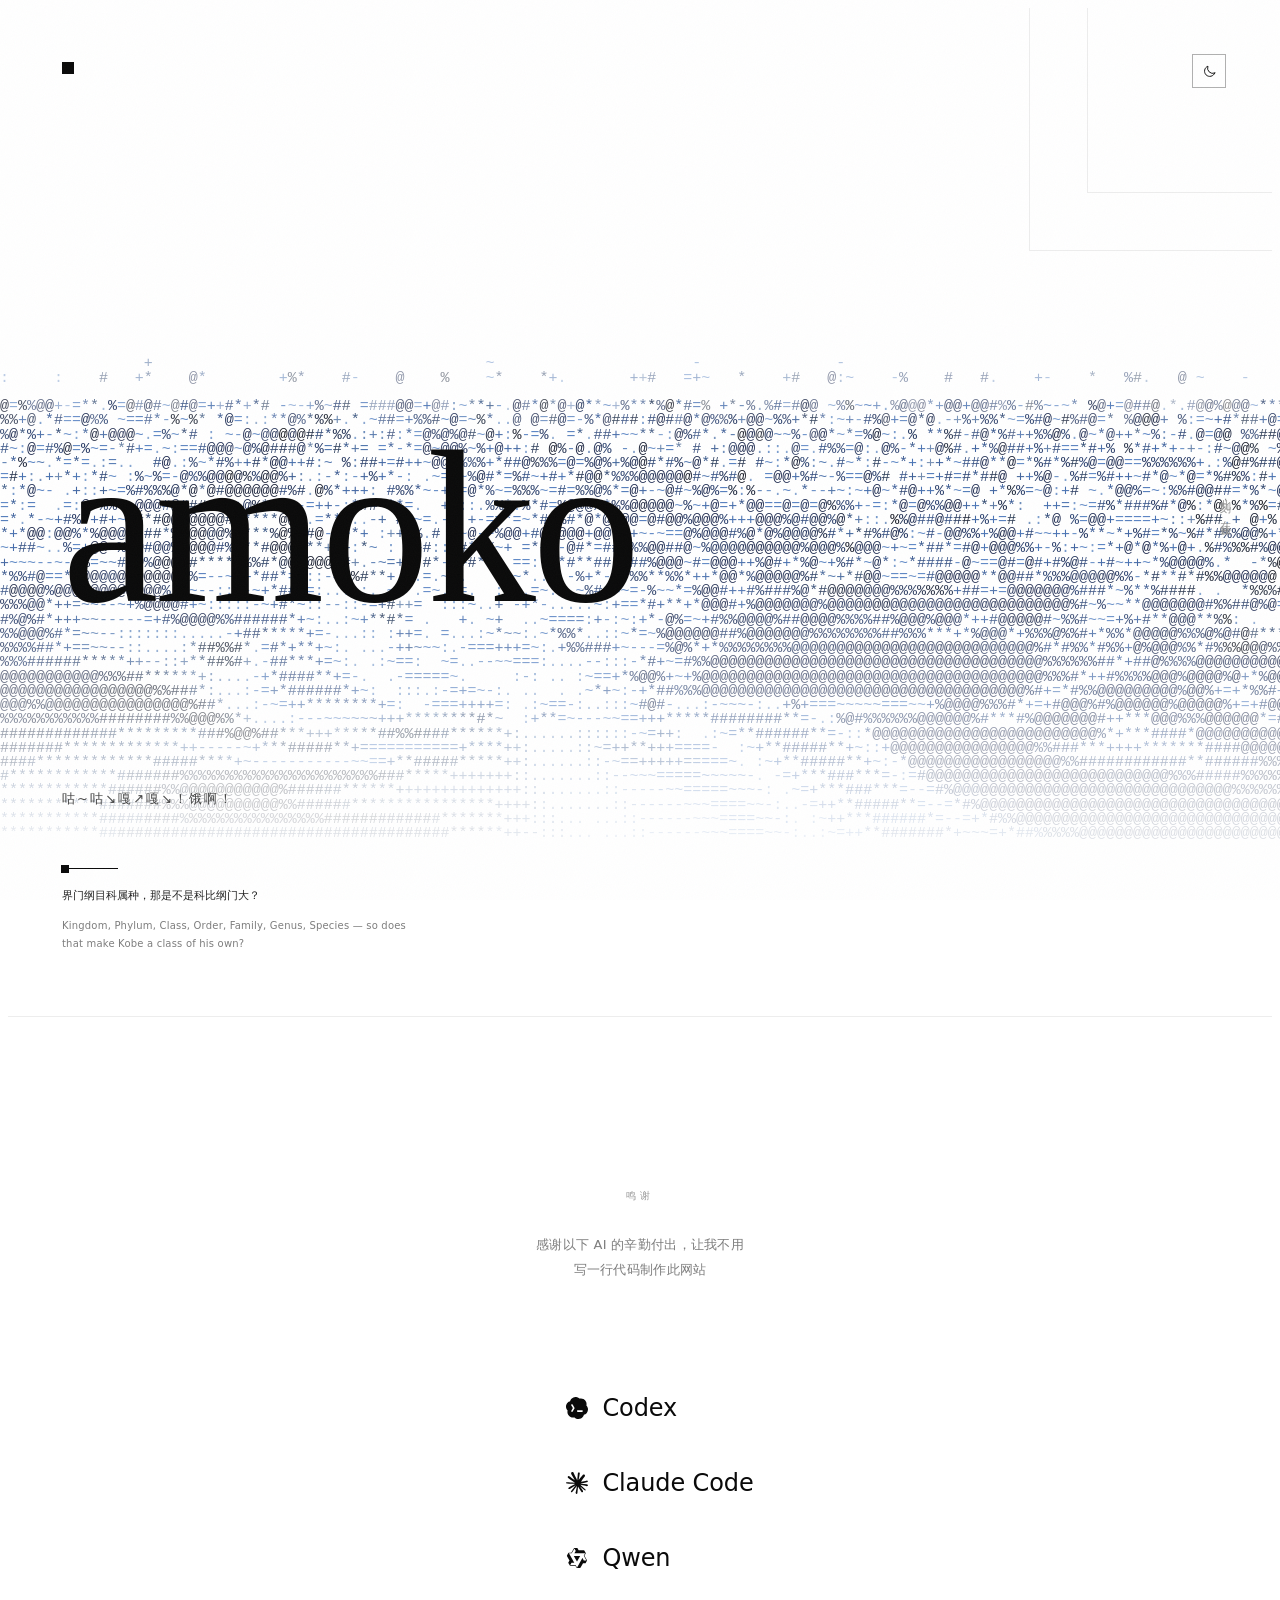
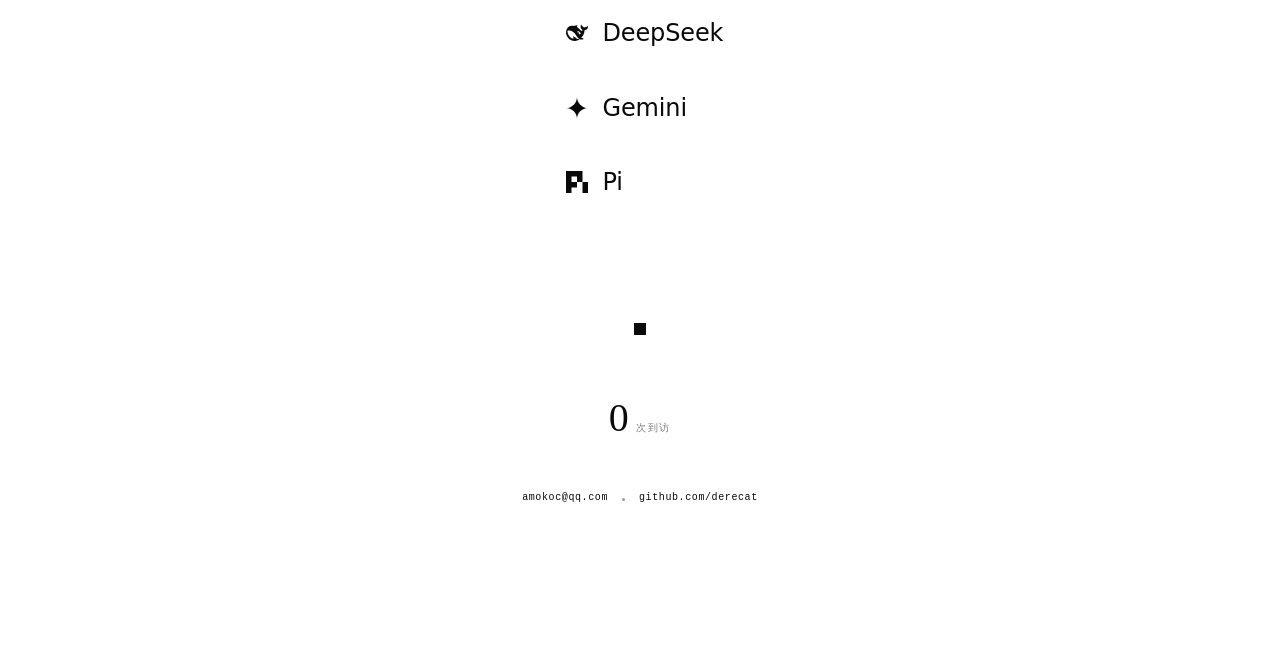
==== commit 47e5f014: "amoko: personal one-pager ASCII 3D ocean background, light/dark themes, config-driven colour wave tr" ====
--- a/index.html
+++ b/index.html
@@ -332,6 +332,35 @@
   }
   .credits.is-active .credits__end { opacity: 1; transform: none; transition-delay: 900ms; }
 
+  /* 访客计数：单个数字，呼应名字的衬线质感 */
+  .visit-count {
+    margin-top: 7vh;
+    margin-bottom: 0;
+    display: flex;
+    align-items: baseline;
+    gap: 8px;
+    opacity: 0;
+    transform: translateY(10px);
+    transition: opacity 700ms var(--ease-expo), transform 700ms var(--ease-expo);
+  }
+  .credits.is-active .visit-count { opacity: 1; transform: none; }
+  /* 延迟用 animation-delay 而非 transition-delay：后者只在状态变化瞬间生效，
+     而此环境 timeline 不推进，transition 整个不跑。改用 animation 更可靠。 */
+  .visit-count__num {
+    font-family: 'Cormorant Garamond', 'Times New Roman', serif;
+    font-weight: 300;
+    font-size: clamp(28px, 5.5vw, 40px);
+    line-height: 1;
+    letter-spacing: -0.02em;
+    color: var(--ink);
+    font-variant-numeric: tabular-nums;
+  }
+  .visit-count__label {
+    font-size: 10px;
+    letter-spacing: 0.18em;
+    color: var(--text-2);
+  }
+
   /* 鸣谢页结尾的联系方式：给页面一个出口 */
   .credits__contact {
     display: flex;
@@ -345,7 +374,9 @@
     transform: translateY(10px);
     transition: opacity 700ms var(--ease-expo), transform 700ms var(--ease-expo);
   }
-  .credits.is-active .credits__contact { opacity: 1; transform: none; transition-delay: 1020ms; }
+  .credits.is-active .credits__contact { opacity: 1; transform: none; }
+  /* transition-delay 在此环境 timeline 不推进时不可靠，但这些元素
+     本身靠 .is-active 类翻转，真机正常；此注释仅标注已知差异。 */
   .credits__contact a {
     color: var(--text-3);
     text-decoration: none;
@@ -483,7 +514,7 @@
     }
     .quote .qmark { transition: none; }
     /* 鸣谢：不叠牌，直接呈现 */
-    .credits__label, .credits__note, .credits__end, .credits__contact { opacity: 1; transform: none; transition: none; }
+    .credits__label, .credits__note, .credits__end, .credits__contact, .visit-count { opacity: 1; transform: none; transition: none; }
     /* 名单行：去掉擦除与位移，只留极短的淡入 */
     .credit, .credits.is-active .credit { animation: fade 260ms ease-out both; animation-delay: 0ms; }
     .credits.is-active .credit__glyph { animation: fade 260ms ease-out both; animation-delay: 0ms; }
@@ -556,6 +587,11 @@
 
       <span class="credits__end" aria-hidden="true"></span>
 
+      <p class="visit-count">
+        <span class="visit-count__num" id="visitCount">0</span>
+        <span class="visit-count__label">次到访</span>
+      </p>
+
       <div class="credits__contact">
         <a href="mailto:amokoc@qq.com">amokoc@qq.com</a>
         <span class="contact__sep" aria-hidden="true"></span>
@@ -1273,6 +1309,41 @@
   window.addEventListener('resize', onScroll);
 
   /* ============================================================
+     访客计数：localStorage 持久化，每次打开 +1
+     ============================================================ */
+  (function visitCounter(){
+    const KEY = 'amoko_visits';
+    const el = document.getElementById('visitCount');
+    let n = 0;
+    try { n = parseInt(localStorage.getItem(KEY) || '0', 10) || 0; } catch(e){}
+    n += 1;
+    try { localStorage.setItem(KEY, String(n)); } catch(e){}
+
+    /* 等鸣谢区揭示后再开始递增，避免数字在用户看不到时跑完 */
+    function countUp(target){
+      if (reduceMotion()){ el.textContent = target.toLocaleString(); return; }
+      const start = performance.now();
+      const dur = 1100;
+      function tick(now){
+        const u = Math.min(1, (now - start) / dur);
+        const e = 1 - Math.pow(1 - u, 3);   // expo-out
+        el.textContent = Math.floor(target * e).toLocaleString();
+        if (u < 1) requestAnimationFrame(tick);
+        else el.textContent = target.toLocaleString();
+      }
+      requestAnimationFrame(tick);
+    }
+
+    if (credited) countUp(n);
+    else {
+      const wait = setInterval(()=>{
+        if (credited){ clearInterval(wait); countUp(n); }
+      }, 120);
+      setTimeout(()=>{ clearInterval(wait); el.textContent = n.toLocaleString(); }, 12000);
+    }
+  })();
+
+  /* ============================================================
      启动：幕布 → 海洋预热波（从近处扫向远处）
      ============================================================ */
   resize();
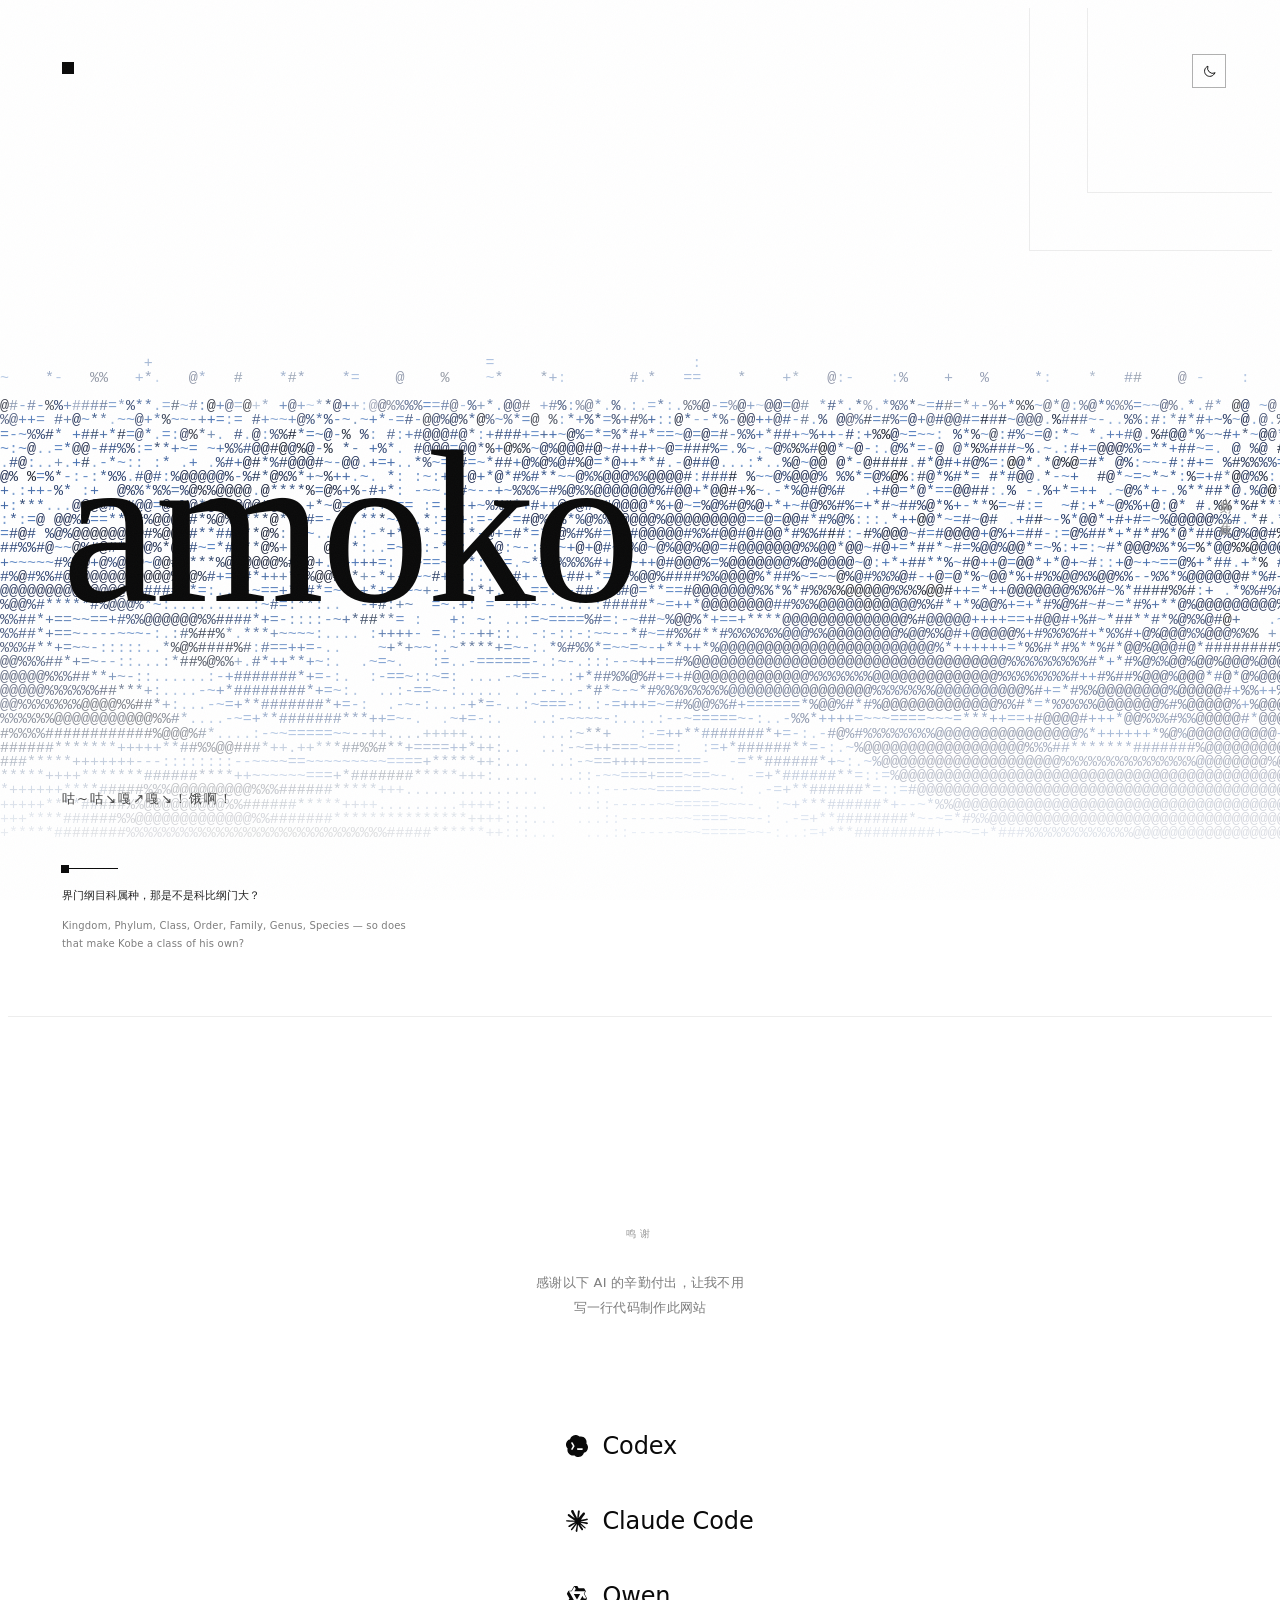
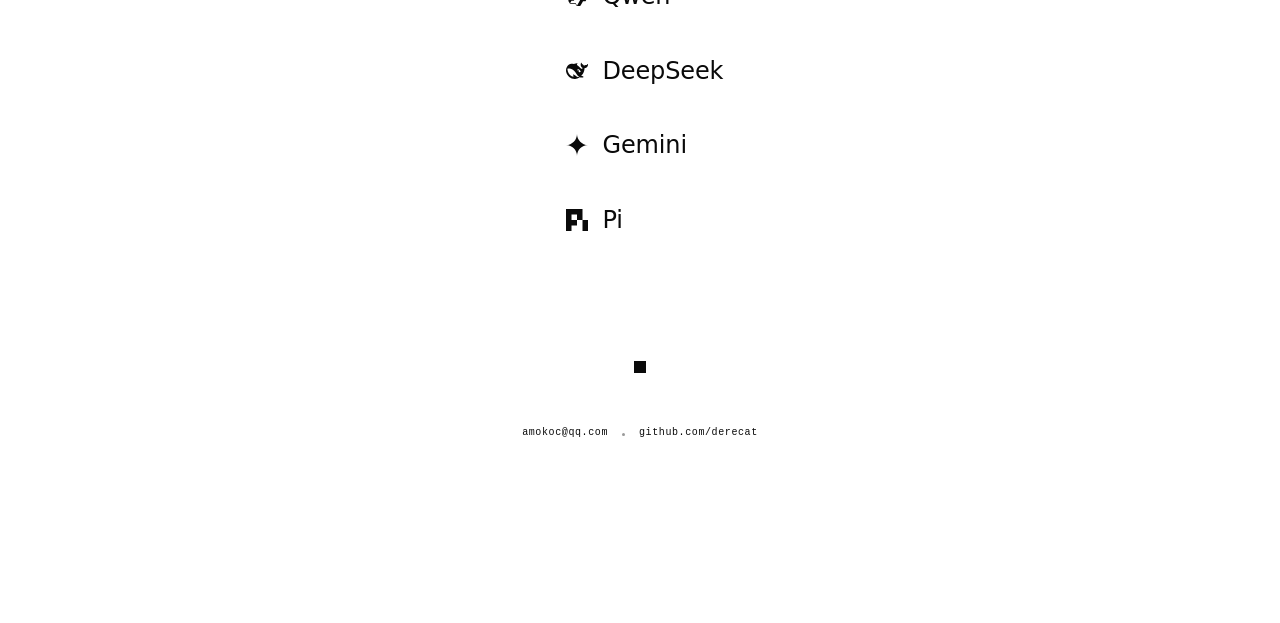
==== commit 919509a8: "amoko: personal one-pager ASCII 3D ocean background, light/dark themes, config-driven colour wave tr" ====
--- a/index.html
+++ b/index.html
@@ -332,35 +332,6 @@
   }
   .credits.is-active .credits__end { opacity: 1; transform: none; transition-delay: 900ms; }
 
-  /* 访客计数：单个数字，呼应名字的衬线质感 */
-  .visit-count {
-    margin-top: 7vh;
-    margin-bottom: 0;
-    display: flex;
-    align-items: baseline;
-    gap: 8px;
-    opacity: 0;
-    transform: translateY(10px);
-    transition: opacity 700ms var(--ease-expo), transform 700ms var(--ease-expo);
-  }
-  .credits.is-active .visit-count { opacity: 1; transform: none; }
-  /* 延迟用 animation-delay 而非 transition-delay：后者只在状态变化瞬间生效，
-     而此环境 timeline 不推进，transition 整个不跑。改用 animation 更可靠。 */
-  .visit-count__num {
-    font-family: 'Cormorant Garamond', 'Times New Roman', serif;
-    font-weight: 300;
-    font-size: clamp(28px, 5.5vw, 40px);
-    line-height: 1;
-    letter-spacing: -0.02em;
-    color: var(--ink);
-    font-variant-numeric: tabular-nums;
-  }
-  .visit-count__label {
-    font-size: 10px;
-    letter-spacing: 0.18em;
-    color: var(--text-2);
-  }
-
   /* 鸣谢页结尾的联系方式：给页面一个出口 */
   .credits__contact {
     display: flex;
@@ -514,7 +485,7 @@
     }
     .quote .qmark { transition: none; }
     /* 鸣谢：不叠牌，直接呈现 */
-    .credits__label, .credits__note, .credits__end, .credits__contact, .visit-count { opacity: 1; transform: none; transition: none; }
+    .credits__label, .credits__note, .credits__end, .credits__contact { opacity: 1; transform: none; transition: none; }
     /* 名单行：去掉擦除与位移，只留极短的淡入 */
     .credit, .credits.is-active .credit { animation: fade 260ms ease-out both; animation-delay: 0ms; }
     .credits.is-active .credit__glyph { animation: fade 260ms ease-out both; animation-delay: 0ms; }
@@ -587,11 +558,6 @@
 
       <span class="credits__end" aria-hidden="true"></span>
 
-      <p class="visit-count">
-        <span class="visit-count__num" id="visitCount">0</span>
-        <span class="visit-count__label">次到访</span>
-      </p>
-
       <div class="credits__contact">
         <a href="mailto:amokoc@qq.com">amokoc@qq.com</a>
         <span class="contact__sep" aria-hidden="true"></span>
@@ -1308,40 +1274,6 @@
   window.addEventListener('scroll', onScroll, { passive: true });
   window.addEventListener('resize', onScroll);
 
-  /* ============================================================
-     访客计数：localStorage 持久化，每次打开 +1
-     ============================================================ */
-  (function visitCounter(){
-    const KEY = 'amoko_visits';
-    const el = document.getElementById('visitCount');
-    let n = 0;
-    try { n = parseInt(localStorage.getItem(KEY) || '0', 10) || 0; } catch(e){}
-    n += 1;
-    try { localStorage.setItem(KEY, String(n)); } catch(e){}
-
-    /* 等鸣谢区揭示后再开始递增，避免数字在用户看不到时跑完 */
-    function countUp(target){
-      if (reduceMotion()){ el.textContent = target.toLocaleString(); return; }
-      const start = performance.now();
-      const dur = 1100;
-      function tick(now){
-        const u = Math.min(1, (now - start) / dur);
-        const e = 1 - Math.pow(1 - u, 3);   // expo-out
-        el.textContent = Math.floor(target * e).toLocaleString();
-        if (u < 1) requestAnimationFrame(tick);
-        else el.textContent = target.toLocaleString();
-      }
-      requestAnimationFrame(tick);
-    }
-
-    if (credited) countUp(n);
-    else {
-      const wait = setInterval(()=>{
-        if (credited){ clearInterval(wait); countUp(n); }
-      }, 120);
-      setTimeout(()=>{ clearInterval(wait); el.textContent = n.toLocaleString(); }, 12000);
-    }
-  })();
 
   /* ============================================================
      启动：幕布 → 海洋预热波（从近处扫向远处）
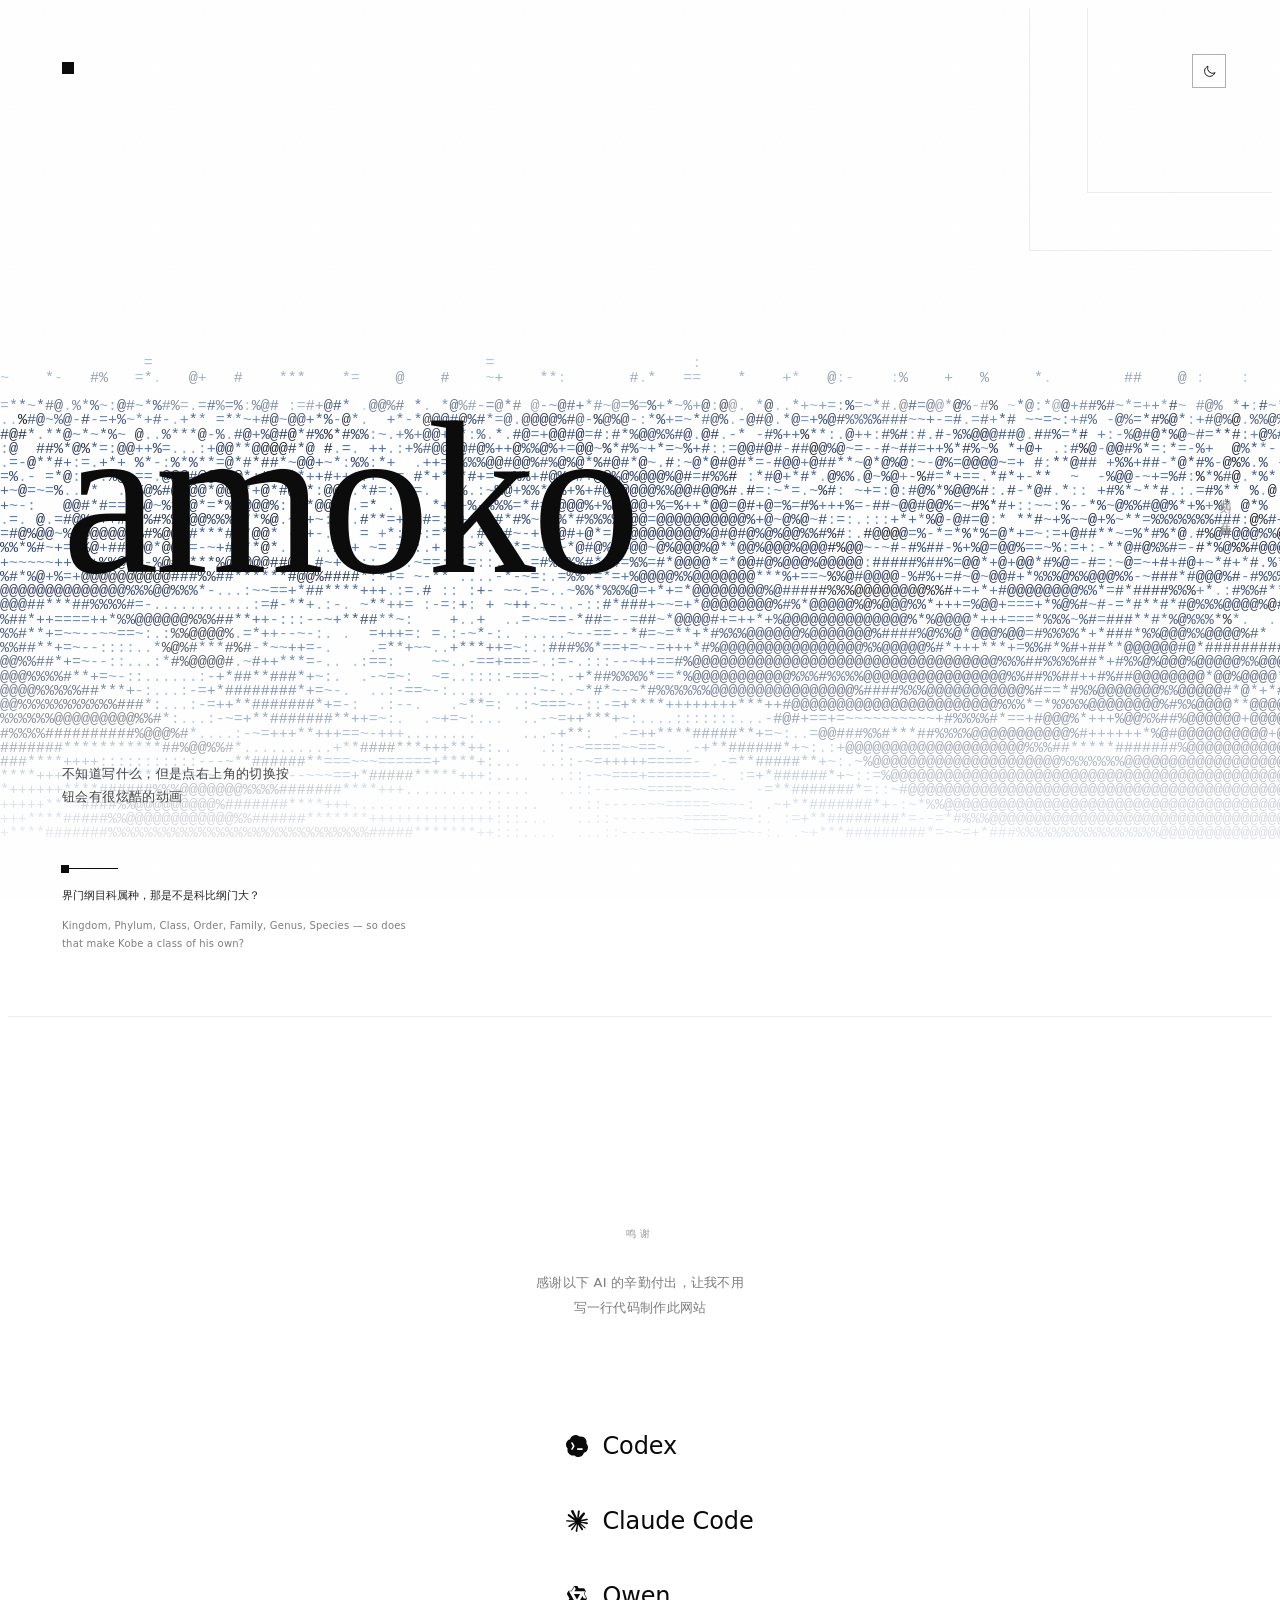
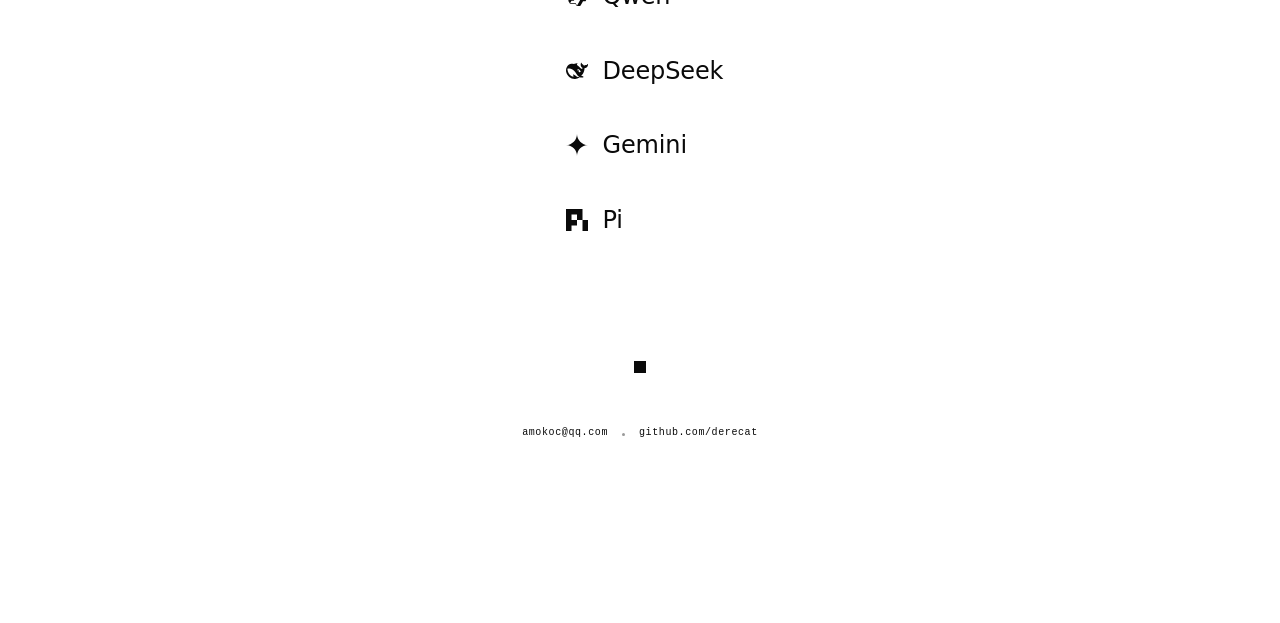
==== commit 7f9f4edf: "amoko: personal one-pager ASCII 3D ocean background, light/dark themes, config-driven colour wave tr" ====
--- a/index.html
+++ b/index.html
@@ -199,7 +199,19 @@
     animation: ch-in 950ms both;
   }
 
-  .caption { margin-top: 1.8vmin; font-size: 13px; font-weight: 400; letter-spacing: 0.16em; color: var(--text-soft); animation: blur-rise 850ms both; animation-delay: 760ms; }
+  /* 小字：从短促的象声词改为一句话 —— 去掉宽字距（汉字不该被拆开），
+     给出行宽与行高，避免在窄屏上撑破版面 */
+  .caption {
+    margin-top: 2vmin;
+    max-width: 30ch;
+    font-size: 12.5px;
+    font-weight: 400;
+    line-height: 1.8;
+    letter-spacing: 0.03em;
+    color: var(--text-soft);
+    animation: blur-rise 850ms both;
+    animation-delay: 760ms;
+  }
 
   /* ---------- 双语 quote ---------- */
   .quote { margin-top: 5.2vmin; max-width: 380px; }
@@ -511,7 +523,7 @@
     <div class="decor" aria-hidden="true"><div class="ring"></div><div class="ring--inner"></div></div>
 
     <h1 class="name" id="name">amoko</h1>
-    <p class="caption">咕~咕↘嘎↗嘎↘！饿啊！</p>
+    <p class="caption">不知道写什么，但是点右上角的切换按钮会有很炫酷的动画</p>
 
     <div class="quote" id="quote">
       <div class="rule"><span class="qmark"></span></div>
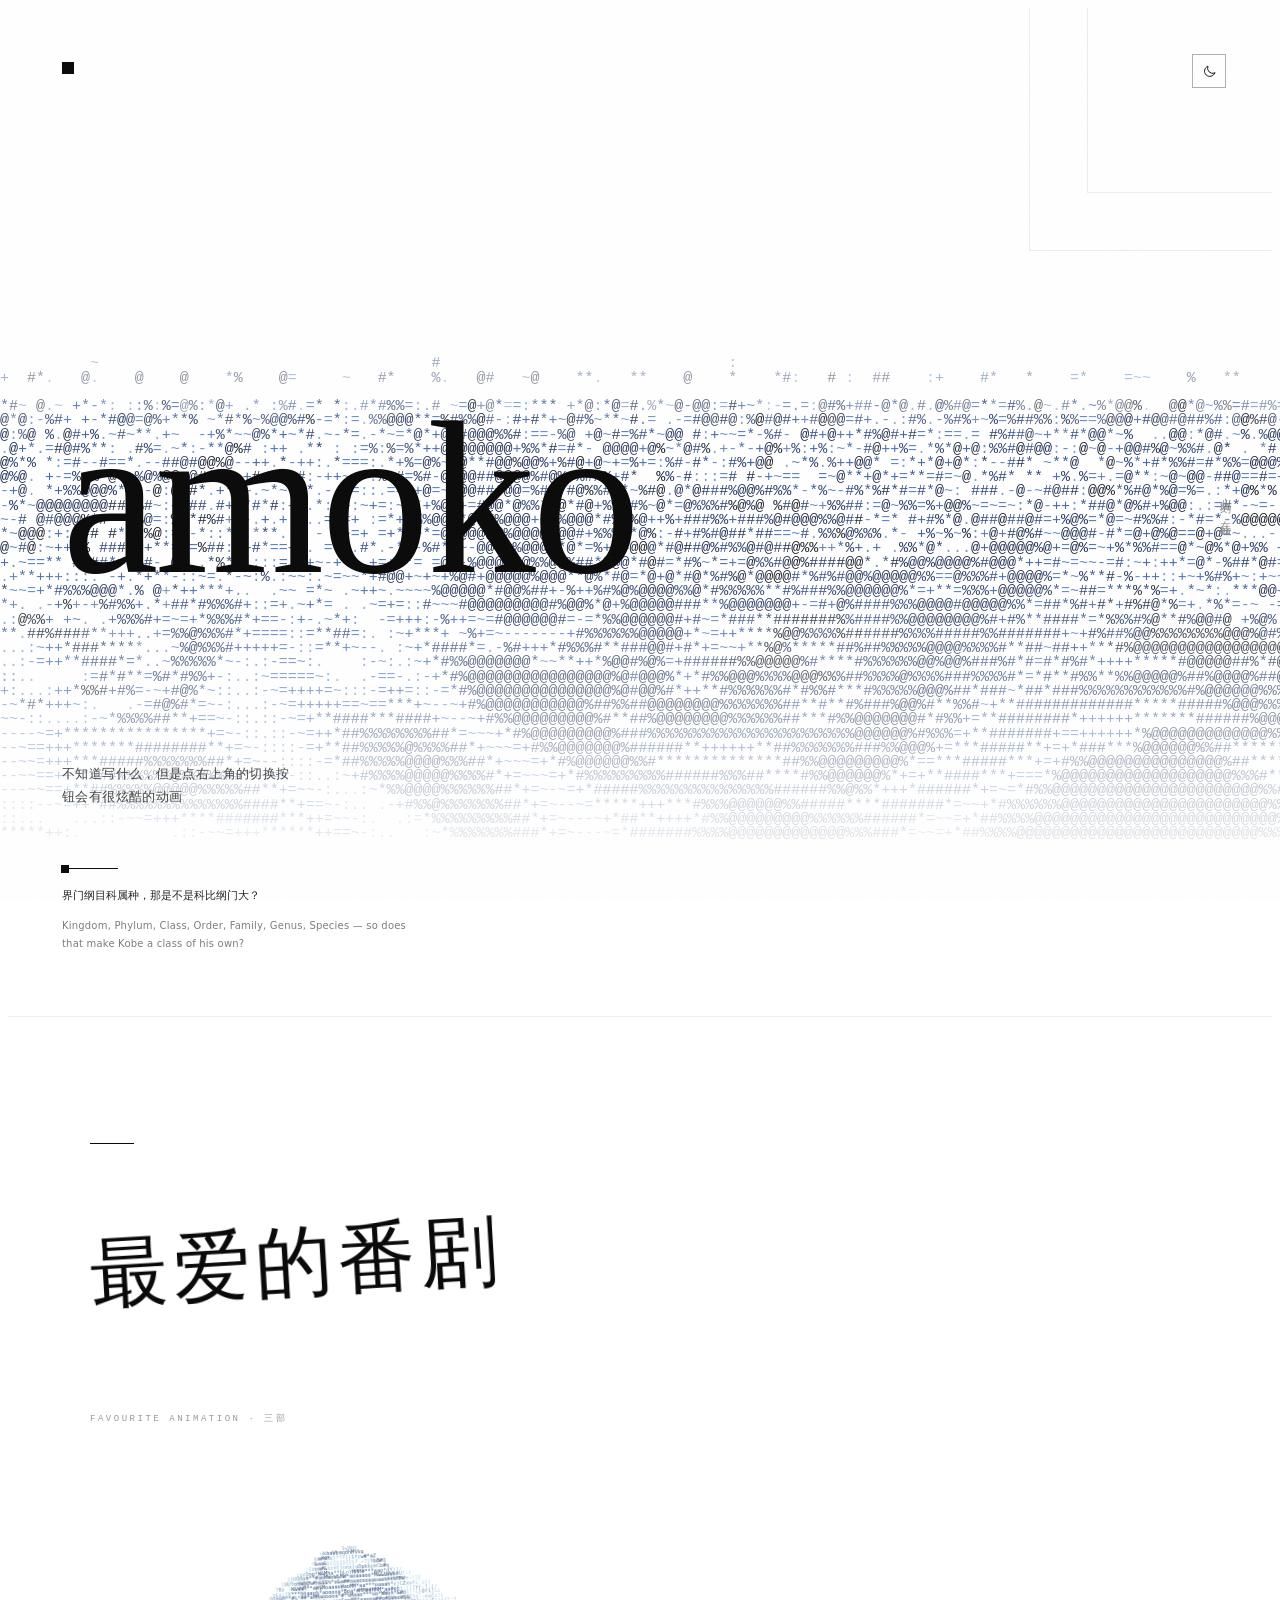
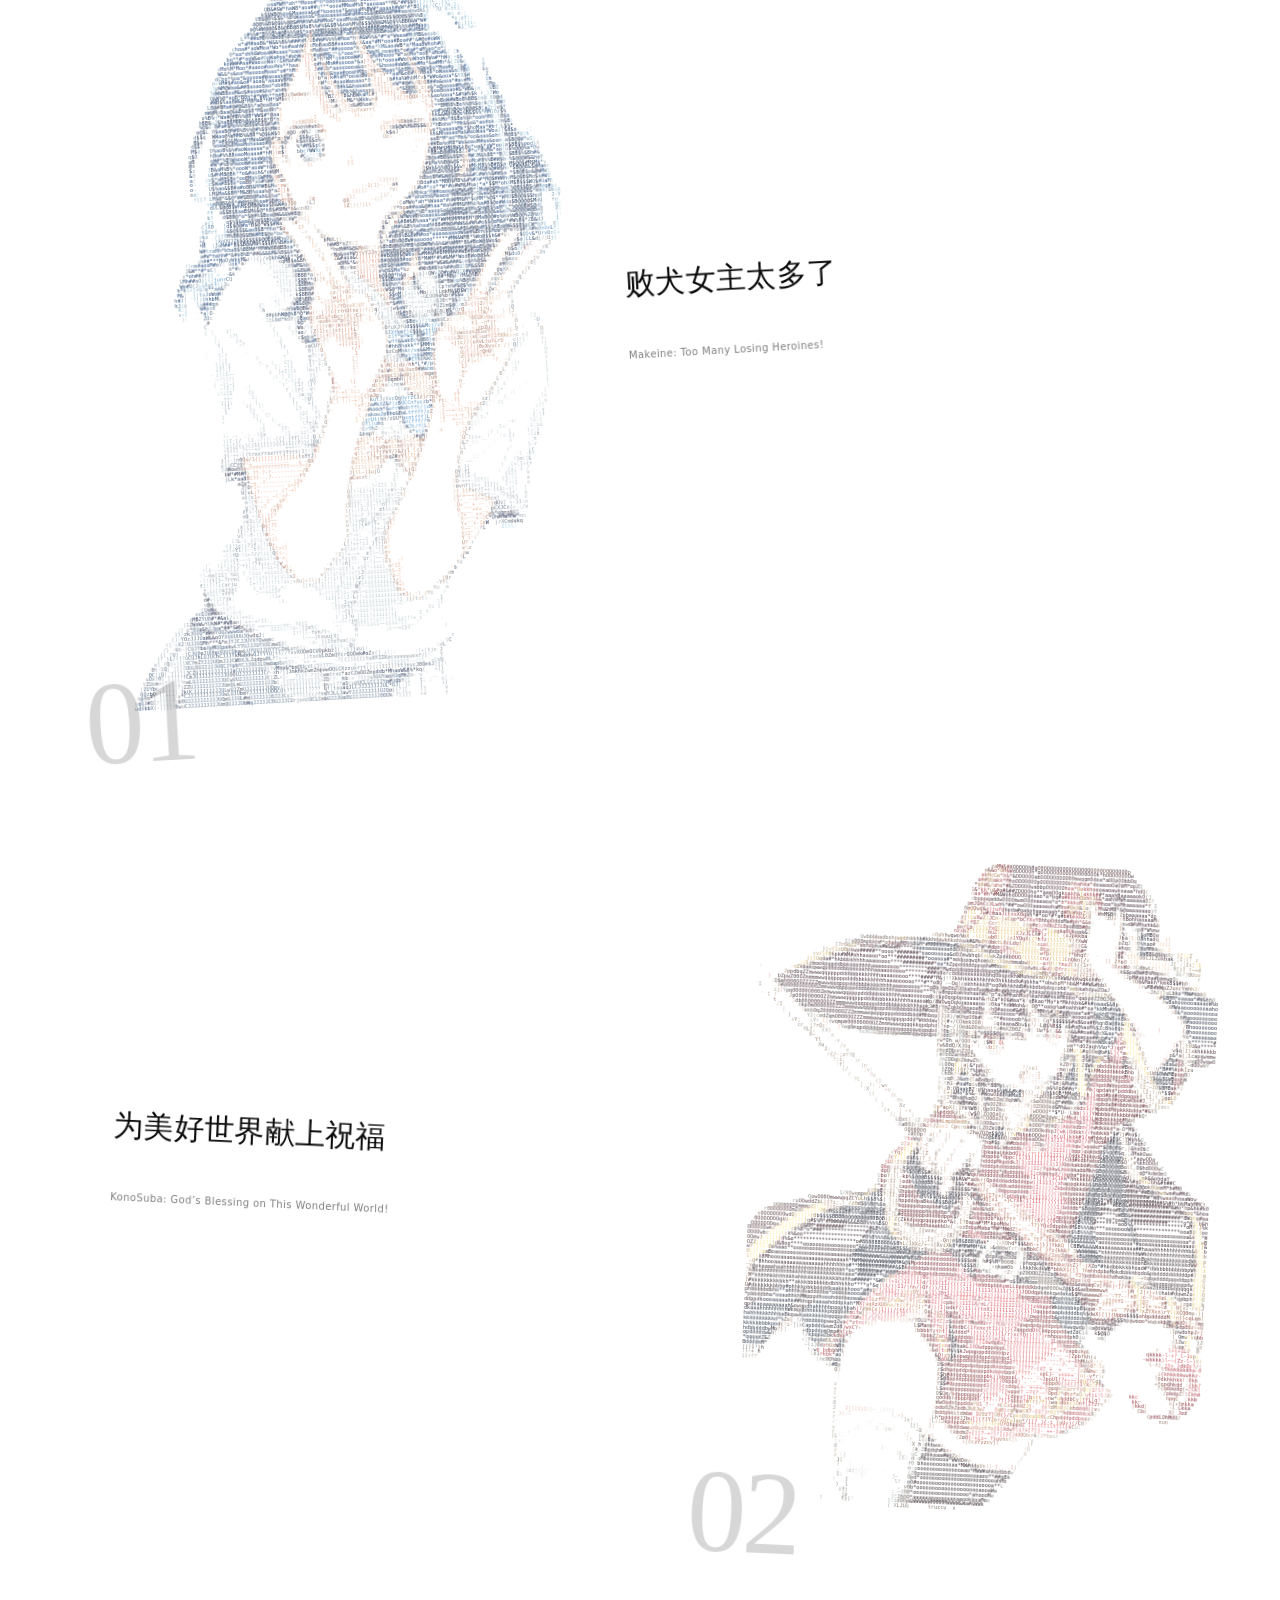
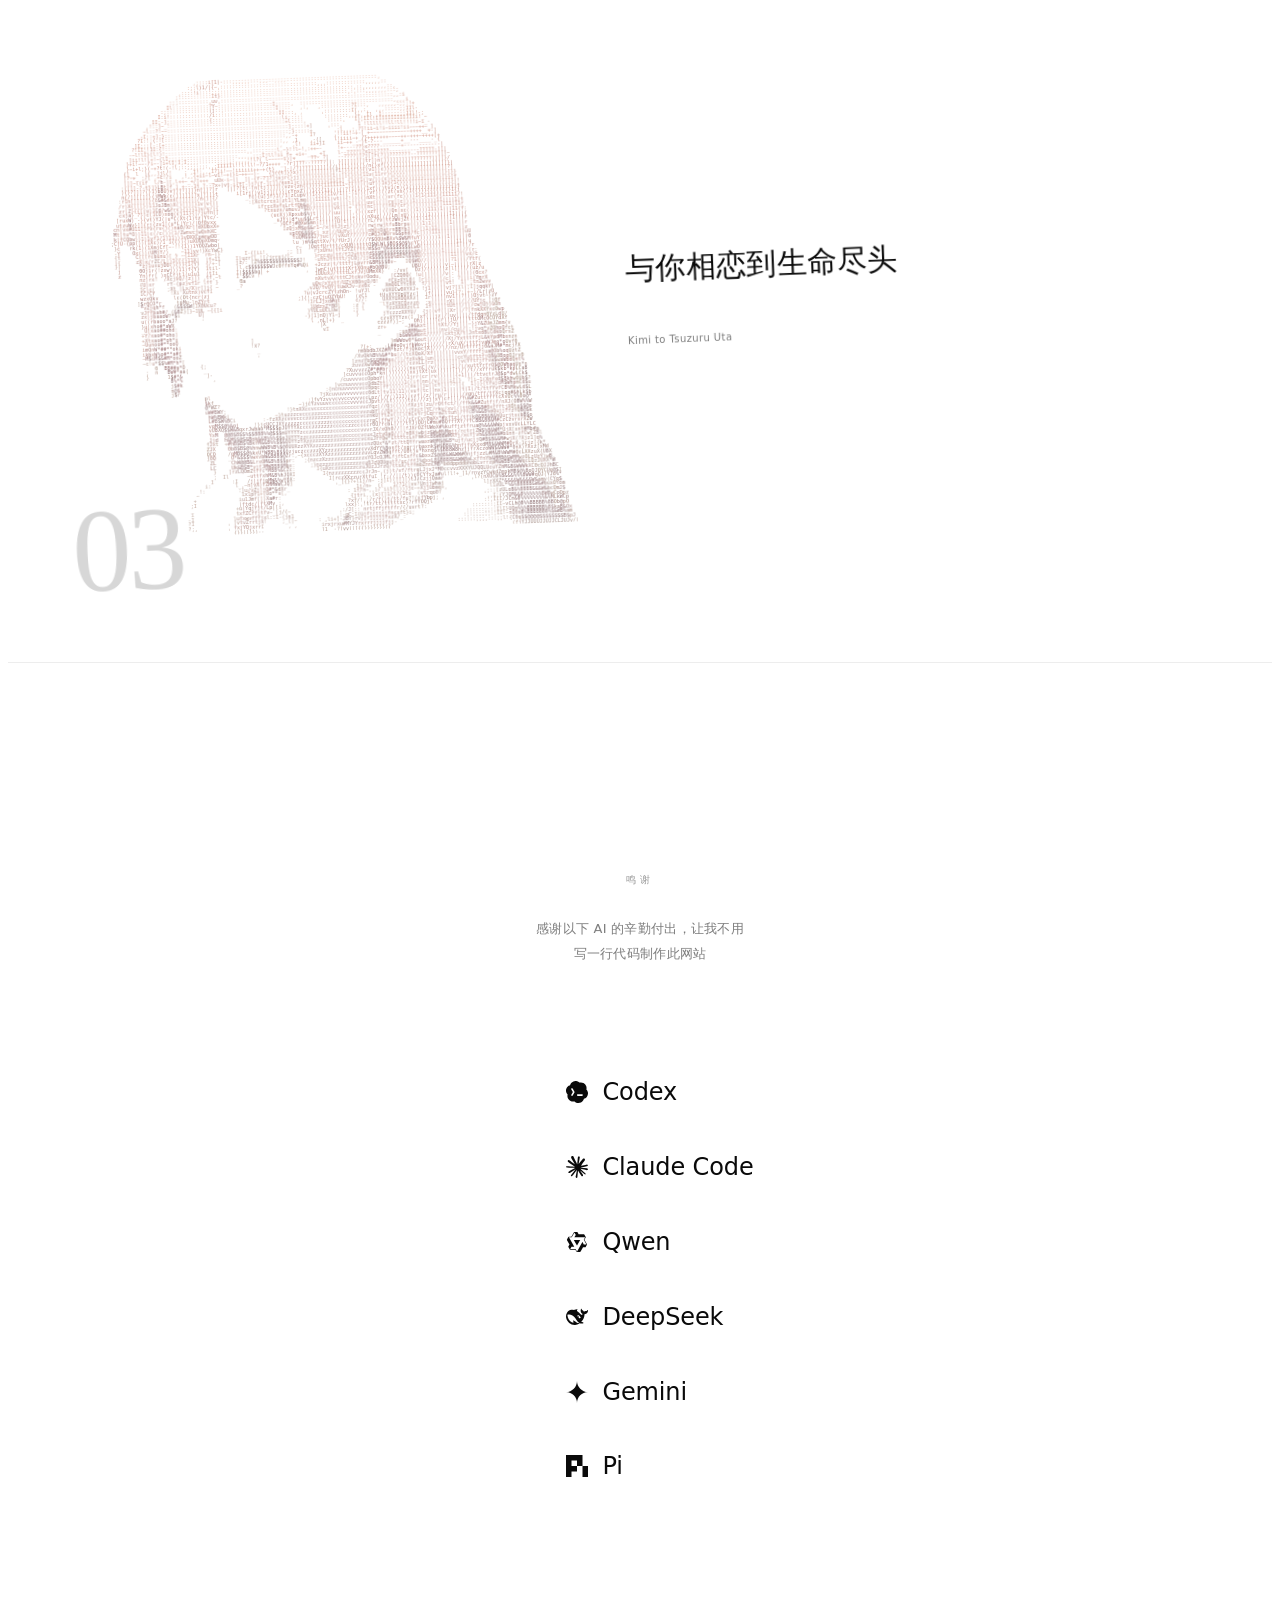
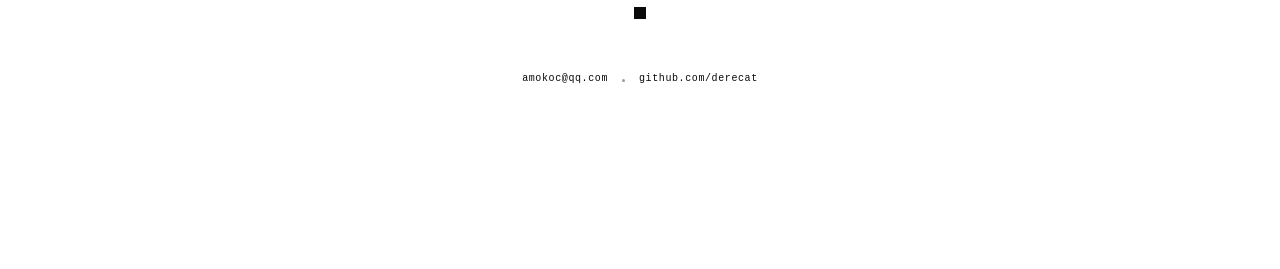
==== commit 95d94cfc: "amoko: personal one-pager ASCII 3D ocean background, light/dark themes, config-driven colour wave tr" ====
--- a/index.html
+++ b/index.html
@@ -357,9 +357,7 @@
     transform: translateY(10px);
     transition: opacity 700ms var(--ease-expo), transform 700ms var(--ease-expo);
   }
-  .credits.is-active .credits__contact { opacity: 1; transform: none; }
-  /* transition-delay 在此环境 timeline 不推进时不可靠，但这些元素
-     本身靠 .is-active 类翻转，真机正常；此注释仅标注已知差异。 */
+  .credits.is-active .credits__contact { opacity: 1; transform: none; transition-delay: 1020ms; }
   .credits__contact a {
     color: var(--text-3);
     text-decoration: none;
@@ -404,6 +402,154 @@
     0%   { opacity: 0; transform: rotate(-14deg) scale(0.8);  animation-timing-function: cubic-bezier(0.16, 1, 0.3, 1); }
     68%  { opacity: 1; transform: rotate(2.5deg) scale(1.03); animation-timing-function: cubic-bezier(0.45, 0, 0.55, 1); }
     100% { opacity: 1; transform: rotate(0deg) scale(1); }
+  }
+
+
+  /* ============================================================
+     第二屏：最爱的番剧 —— 彩色字符画
+     ============================================================ */
+  .anime {
+    position: relative;
+    z-index: 3;
+    padding: 14vh 6vmin 16vh;
+    background: var(--page-bg);
+    border-top: 1px solid var(--hairline);
+  }
+
+  .anime__head {
+    max-width: 1100px;
+    margin: 0 auto 10vh;
+    display: flex;
+    flex-direction: column;
+    align-items: flex-start;
+    gap: 1.2vmin;
+    animation: fade-rise 800ms var(--ease-out) both;
+    animation-delay: 60ms;
+  }
+
+  .anime__rule {
+    width: 44px; height: 1px;
+    background: var(--ink);
+    margin-bottom: 1.6vmin;
+    transform-origin: left center;
+    animation: draw 700ms var(--ease-expo) both;
+  }
+
+  .anime__title {
+    font-family: 'Cormorant Garamond', 'Songti SC', 'Noto Serif SC', serif;
+    font-weight: 300;
+    font-size: clamp(34px, 8.5vw, 78px);
+    line-height: 1.04;
+    letter-spacing: 0.06em;
+    color: var(--ink);
+    transform: rotate(-3.4deg);
+    transform-origin: left center;
+  }
+
+  .anime__sub {
+    margin-top: 2.4vmin;
+    font-family: ui-monospace, SFMono-Regular, Menlo, Consolas, monospace;
+    font-size: 9px;
+    letter-spacing: 0.28em;
+    text-transform: uppercase;
+    color: var(--text-4);
+  }
+
+  .anime__list {
+    list-style: none;
+    max-width: 1100px;
+    margin: 0 auto;
+    display: flex;
+    flex-direction: column;
+    gap: 14vh;
+  }
+
+  /* 每件作品：整块轻微倾斜，交错方向 */
+  .anime-item {
+    display: flex;
+    flex-direction: column;
+    gap: 3.2vmin;
+    transform: rotate(var(--tilt, 0deg));
+    opacity: 0;
+  }
+  .anime.is-active .anime-item {
+    animation: art-in 900ms var(--ease-expo) both;
+    animation-delay: calc(var(--i, 0) * 120ms + 120ms);
+  }
+
+  .anime-item__frame {
+    position: relative;
+    align-self: center;
+    width: min(100%, 74vmin);
+  }
+
+  .anime-item__art {
+    display: block;
+    width: 100%;
+    height: auto;
+    image-rendering: auto;
+  }
+
+  /* 序号：压在画的角上，用衬线数字 */
+  .anime-item__no {
+    position: absolute;
+    left: -0.4em;
+    bottom: -0.5em;
+    font-family: 'Cormorant Garamond', 'Times New Roman', serif;
+    font-weight: 300;
+    font-size: clamp(52px, 13vw, 118px);
+    line-height: 0.8;
+    letter-spacing: -0.03em;
+    color: var(--ink);
+    opacity: 0.16;
+    pointer-events: none;
+  }
+
+  .anime-item__meta {
+    display: flex;
+    flex-direction: column;
+    gap: 0.6vmin;
+    padding-left: 2px;
+  }
+
+  .anime-item__title {
+    font-family: 'Inter', 'PingFang SC', 'Microsoft YaHei', sans-serif;
+    font-weight: 500;
+    font-size: clamp(19px, 4.6vw, 30px);
+    line-height: 1.25;
+    letter-spacing: 0.01em;
+    color: var(--ink);
+  }
+
+  .anime-item__en {
+    font-size: 10px;
+    line-height: 1.6;
+    letter-spacing: 0.04em;
+    color: var(--text-2);
+  }
+
+  @keyframes art-in {
+    from { opacity: 0; transform: rotate(var(--tilt, 0deg)) translateY(26px); }
+    to   { opacity: 1; transform: rotate(var(--tilt, 0deg)) translateY(0); }
+  }
+
+  /* 宽屏：图与标题左右并列，交错排布 */
+  @media (min-width: 860px) {
+    .anime__list { gap: 18vh; }
+    .anime-item {
+      flex-direction: row;
+      align-items: center;
+      gap: 6vmin;
+    }
+    .anime-item:nth-child(even) { flex-direction: row-reverse; }
+    .anime-item__frame { width: min(46%, 460px); align-self: auto; }
+    .anime-item__meta { flex: 1; }
+  }
+
+  @media (prefers-reduced-motion: reduce) {
+    .anime__head, .anime__rule { animation: fade 400ms ease-out both; }
+    .anime-item, .anime.is-active .anime-item { animation: fade 300ms ease-out both; animation-delay: 0ms; }
+    .anime-item { opacity: 1; }
   }
 
   /* ---------- 载入幕布 ---------- */
@@ -534,6 +680,48 @@
     <div class="vcaption">此刻，在这颗行星上</div>
 
   </div>
+
+  <!-- ============ 第二屏：最爱的番剧 ============ -->
+  <section class="anime" id="anime">
+    <header class="anime__head">
+      <span class="anime__rule" aria-hidden="true"></span>
+      <h2 class="anime__title">最爱的番剧</h2>
+      <p class="anime__sub">FAVOURITE ANIMATION · 三部</p>
+    </header>
+
+    <ol class="anime__list">
+      <li class="anime-item" data-idx="0" style="--tilt:-3.2deg">
+        <div class="anime-item__frame">
+          <canvas class="anime-item__art" data-art="anna" aria-hidden="true"></canvas>
+          <span class="anime-item__no">01</span>
+        </div>
+        <div class="anime-item__meta">
+          <h3 class="anime-item__title">败犬女主太多了</h3>
+          <p class="anime-item__en">Makeine: Too Many Losing Heroines!</p>
+        </div>
+      </li>
+      <li class="anime-item" data-idx="1" style="--tilt:2.6deg">
+        <div class="anime-item__frame">
+          <canvas class="anime-item__art" data-art="konosuba" aria-hidden="true"></canvas>
+          <span class="anime-item__no">02</span>
+        </div>
+        <div class="anime-item__meta">
+          <h3 class="anime-item__title">为美好世界献上祝福</h3>
+          <p class="anime-item__en">KonoSuba: God’s Blessing on This Wonderful World!</p>
+        </div>
+      </li>
+      <li class="anime-item" data-idx="2" style="--tilt:-2.2deg">
+        <div class="anime-item__frame">
+          <canvas class="anime-item__art" data-art="koi" aria-hidden="true"></canvas>
+          <span class="anime-item__no">03</span>
+        </div>
+        <div class="anime-item__meta">
+          <h3 class="anime-item__title">与你相恋到生命尽头</h3>
+          <p class="anime-item__en">Kimi to Tsuzuru Uta</p>
+        </div>
+      </li>
+    </ol>
+  </section>
 
   <!-- 下滑：电影式鸣谢名单 -->
   <section class="credits" id="credits">
@@ -581,6 +769,75 @@
   <div class="reveal" id="reveal" aria-hidden="true"><div class="reveal__mask" id="mask"></div></div>
 
 <script>
+  const ART = {
+    anna: { cols: 148, rows: 159, palette: ['#f8faf7','#f4f5f3','#f2f3f1','#f2f2ef','#eff1ee','#eef1ee','#eff0ee','#edf0ee','#ffe8cf','#f3ebe2','#fbe3cb','#fae0c9','#fadec7','#f8dec7','#f6dec8','#f9ddc6','#f7dec6','#f7ddc6','#f5ddc6','#f9ddc1','#fbdcc7','#fadbc6','#f9dbc5','#f6dcc6','#f7dbc0','#f6d8c1','#f5d4aa','#f3cdaa','#f0bfa6','#ebf0ef','#ebeded','#e7eae9','#dfe6e6','#dcdedd','#ccd7d9','#c3ced2','#dacab6','#d9beae','#e2b490','#bbced3','#bac9ce','#bac6cb','#a4d1e0','#aec5ce','#b6c0c7','#b0bfc6','#afb8be','#a8b5be','#8bb6ce','#e5ac93','#e4a58d','#d4a889','#d49e81','#a0aab2','#aca299','#91a1ac','#da917a','#c29173','#a19189','#86929c','#af8270','#9f6e5f','#77a0bb','#619fd0','#6b8ba5','#6e7f91','#677d93','#5f7c98','#697787','#5e748b','#636672','#466b93','#3d5b80','#544f5e','#3c4e6b','#315182','#31496c','#2b538a','#2b5185','#2b4a73','#295188','#274e84','#254a7e','#264774','#38415d','#2b4164','#25426e','#253f64','#2f3a58','#243a5d','#29304c','#1f3f6b','#1e3a5e','#1c365b','#1b3154','#18294a'], data: '[base64]/[base64]/FDARMBEwETASMBIwFj8cPyM/[base64]/FTAYPxk/[base64]/[base64]/[base64]/[base64]/[base64]/[base64]/[base64]/WT1WQF1CXkFeQl49Vz9ZQV5BXkJeOlM7UzpTNk08Vj9ZPVs7UzpSO1M4Tj1bOVI4UTdQN007Uz9ZOFE9W0FeQF0/XD1bQV5BXT5XPVc/WUJeQl9CXkFeQV5BXkJfQl9AXT9cP1w+XCE/[base64]/XDpPP1xCXj1bQl5AXT9cPVs4TjdQP1o7VT9cQV5CXkJeQl5BXkFdQV49WztTPVZBXUJeP1w/[base64]/XT9cQF0/XDpTQV1AXT9cP1w/XUFeQl45UjhPN0k/WT5XO1ZAXUJeQl5BXkFdP1xCXjxWN006TDpJPltBXkFeQl5AXUBcQF1AXUFeO1M8VjxWQV5CXj9cP1w/[base64]/[base64]/XD5ZPVc/XDpTOlI6UzZNO1UaNCc8Pls6UzxWOlM/XD9cP1w/XDpSO1M4UTdOOVE2Sh45Okw9WzxWP1w/[base64]/[base64]/[base64]/[base64]/XUFeOVI3TThRQFw5UkBdPls2TTlSOlM5UjxWPFY2TTlSOU82SzpHQFooPSM6LDowPTM9MD0xOiQ2EyQKHBU0EjIaOT1YOUobORAyKTw9VTtPNU0/[base64]/[base64]/[base64]/[base64]/XD9cQF0+V0JePFY/XEJaQlo8VT9YOk82RAAKABIADgALCRkfJRszJTkpOSczLTMjMRAcABkACwANAAsAFgocCRsACgAPABcADQALABcAGQAOAA4ACwARABEADQAKAAsAGQgbCxsNGxAZBxMHGQ4ZBxYACgAKAAsAGxQ0Nkk1TT1XPVc8VkFeP11AXUFeOE4/[base64]/[base64]/[base64]/[base64]/DyoAAAAAAAAAAAAAAAAAAAAAAAAAAAAAAAAAAAAAAAAAAAAAAAAAAAAAAAAAAAAAAAAAAAAAAAAAAAAAAAAAAAAAAAAAAAAAAAAAADFAQl8tQgAAAAAAAAAANkU+WzhROlM/WT9cPlw+XDhRN1A4TjtWOE43TjdON006TzlPNk07VBQzEjEvPUJfGyUAAwAJAAk0RDRHIz8mPzxXPFclPyM/[base64]/[base64]/XDdNOVEsQDA7AAAAAAAAAAAAAAAAAAAAAAAAAAAAAAAAAAAAAAAAAAAAAAAAAAAAAAAAAAAAAAAAAAAAAAAAAAAAAAAAAAAAAAAAAAAkAEJeJDcAAAAAAAAAABMwQF09VzdNO1M/[base64]/XT5cPlw5UjlRQFwoPhIwQl9AXUBdQl4/[base64]/[base64]/WUFePlc/XEJePVswRiY8GTQ8VDtSNT47Rz5bP10/XEBdOlM+W0JfN0cNKjtVQl5BXUFdQl46TDtVQl87VjVNOUciLwAAAAAAAAAAAAAAAAAAAAAAAAAAAAAAAAAAAAAAAAAAAAAAAAAAAAAAAAAAAAAAAAAAAAAAAAAAAAAAAAAAAAAAADhIDSoAAAAAAAAIKiM/[base64]/CyoHAAAAAAAqQDtKQl47UzdNPVtCXkBcO1M5UjtTPVs+WUBeP1w4TjdON04/WkFaOU83Si48EzIZODU9ABUAGQAZABkAGQAZABkAGQAZABkAGQAZABkAFgAWABYAFQAVABYACwAIAAoAGQcbECUWMRgxFiUUJRAkBhkLEg0ZN0k1SQAIABkAFwAZABcACCs6PlgzSDdLOk83SzZLOU87U0BdQF1CXjtUPlg/XD1ZOkw/[base64]/[base64]/WUFdQF1CXkJfQF1CXjNAOlQ7RyQ/[base64]/[base64]/[base64]/[base64]/[base64]/[base64]/WT9ZPVc5TzhOOlM8VjhPO0g/[base64]/WUBdPVc+WTxWO1Y6TzhROFE5UTdNN003TTdNN1A3TTdNN004UDxWPVk8VTpMPVhAWjZNP1xCXkJfO1Y4SzxVOUVBWjlUL0YmOixBQlo6TCk+JUA6TDVIM0AiPyI/Ij8qRxwwCCoAAAAAAAAAAAAAAAAAAAAAAAAAAAAAAAAAAAAAAAAAAAAAAAAAAAAAAAAAAAAAAAAAAAAAAAAAAAAAAAAAABwAPFM6Txs+ID43RztHNk05UTVNNk03TT5ZQl4/XEBdPlw7VTpMOU87VTtVOkw8VT5YQFpBWkBaPlg4SzdLOUwmOgAIABIAFwAKCRsaJQALAAsKEjZJPFQ6VD5aOUk1Ri5EJjoYJQkkAAsACAAIAAgACwAICBk9SSY2OUo3S0BaP1hAWUFePlc8VTpPN043TjhOOE44UThROVE5UTlROVE5UjpSO1M8Vj1ZPFU7VT5YOUw/WjxVOE5BXkJeQlo2Sz1XOlQ5SSI6CiQADAADJDZCXytAKz4iPz1LOU8nQx4/[base64]/WT5YPlk8VTtVPFU/[base64]/[base64]/[base64]/ID8ePylHKzsAAQABAB4ABwAFAAQABAAEAAQABQAHAAIAIA4sDCgLKAsoDCgNKQkjLUZAXT5YPlg5TDhKFzMOMQscABkACB8zABsADgAIJzYQLgciDiwjOh05FjgXOBg4GTgaOBk4N0k/[base64]/[base64]/[base64]/[base64]/[base64]/NUcvRxw/Fz8nQEJfQl49VSQ/Gz8bPxs/[base64]/OUtCX0FeOkgcPxg/[base64]/[base64]/[base64]/[base64]/[base64]/HD8oPiQ1JTciPiM+K0UxRC0+Ij8ePyQ/[base64]/Lkc9Vhw/GT8kPz5bKz8pPyk/ID8cPyE/[base64]/PFM1TTNHHj8cPxw/Gz8aPxg/[base64]/HD8cPxw/[base64]/Gz8YPzZHNkEaNyRBJ0QnRDlJNEcfPyA/Gz8cPxw/[base64]/GD8cPxw/HD8aPx4/[base64]/Jj82Ry47DiEWIg0iECkVLAAgCCATIxg1PEgoPxs/Gj8cPxg/[base64]/[base64]/[base64]' },
+    konosuba: { cols: 148, rows: 137, palette: ['#ffffff','#fefef9','#fcfaf5','#f8f4ee','#fff3e7','#fff2e6','#fdf3e7','#fdf1e6','#fef1d1','#fdeade','#fee68a','#fdd1c9','#fcceaa','#e3dedb','#e7cea9','#f6c5bd','#edc4bd','#ebc2a1','#e0b7ae','#e1b751','#dda67a','#c2b9ab','#c2a97e','#bf9c80','#b29f85','#b19377','#98a19a','#cb8365','#c57759','#af897a','#b57f4d','#df696c','#dc6265','#b86b55','#df5963','#d9575e','#d8535c','#d2545d','#b8565a','#9e877b','#9d8659','#9a7460','#81786f','#7d695e','#99584c','#7c5b52','#6d5654','#5b5454','#c44a57','#ab464f','#96494b','#974148','#8c4647','#8c3f46','#6c4c50','#75423d','#614b52','#5f464f','#54484b','#55444b','#574048','#4f3f45','#913b46','#853942','#7a383e','#5e393d','#503a46','#4e3745','#4e373f','#7e323e','#6d3138','#54333a','#4b323e','#652d34','#5f242d','#42454f','#384351','#463d43','#363d4d','#473a3f','#373a4b','#47373d','#493441','#45353a','#423739','#323543','#46323c','#462f3b','#443036','#392f37','#2a2f3e','#3f2934','#2f2935','#252938','#30242e','#291922'], data: '[base64]/[base64]/[base64]/[base64]/[base64]/[base64]/[base64]/[base64]/[base64]/[base64]/[base64]/[base64]/[base64]/[base64]/[base64]/Mz8zNTRGNEY0MzVGQFs2PjQ2ABkMHQYZCgoiEycpMztCXT5aPFU8VTtVQFwyRjE/[base64]/Mz8zPzM1OEo4SjI/[base64]/[base64]/[base64]/Xj1bDRkRKDpZPFk4VjA4LS00Qj5bQFw/WjxaO1U3Tj5aKCkIEQcSBxEMEionMjgtKy0uQl8hKzhYPFs7WDpYOFM/[base64]/XjhTQV4oLQcXGCk/XjtYLy4tKy4tLzgpKywtMTY2PTxZP1waFwcRBhIjHT0rODstKy0rLCs1LiotQV45WDpYOlhAXjVREBkYKTxbNkAVIxYkGSU4SjI/NEYzRjdJPko6SjM/[base64]/[base64]/ND8zRTM/Mz8zNTI/[base64]/[base64]/[base64]/[base64]/[base64]/[base64]/MzUyPzY/MzUzNTM/[base64]/MzU5SjNGND8zPzM1MzUzPzQzHTAVIxYkFyUjMDUzNEA0PzY+ODMlMRowFyQ1MDJGNEY3STlKNEY1RjVJMkA9W0JdQF1BXUFdQV1BXUFdQV0/[base64]/[base64]/XEJdQV1BXUFdQF1CXUJfQl9CXzIvFBAaEignQV5CXzpYPVs8WzlKN0czNDUsHiEYISs0Mj8zPzM1MzUzNTc/[base64]/XEJdMDoMEgASAAscF0JfQl89WzlKOko6SjA3JCEmIRMhEBwXIS00NUAzRTM/NTE3MzNAMz8zPzM/[base64]/[base64]/[base64]/XD9cQl1CXUFdQl49WUJfQV1BXUFdQl84QQcXChkmLj9eQV49WzM3KyESIR8hFiEPHA8cDhwUISksHiUlMDUzGCUWJBckFiQWJBYkFyQXJBckFyQXJBckFiQuMTM/Mz80RjVJNEY/[base64]/[base64]/[base64]/XUJdPFkHGQkZBhkcKzhJMUAyRjJGMkYyRjJGMkYyRjZHNUkzRjRGM0Y0RjhHOUczRkBbNkcGGQsZBhkuLjZJMzUzNTQ+NEY9SjZJMzQgIRAcFCEUIQ8cDxwQHBIhER4UIR8hHDAaJRckFSQXJBglFyUWJC8xMj8zNTM1Mz8yRjpKQl0/WkBdQF1AXT1ZOVg5WDlTOFM4UzlTOFM3UT1cQF0/WjpYOlg6WDpYOlg6WDpYOlg6WDpYOlg6WDlYOVg5WDlYOVM4UzlTQV4dEwoKNC09WzZDAAAAAAAAAAAJAB4nLCstLi0uLS4tNi02LS4tOC85LjgzKyUWEQoKCgoKCgoLChwTKygzOjtZQl1CXUJdQl1AXUBdP1o/Wj9dQV1BXUBdQF1AXUBdQl0+XAkZDScIFiooOlgzRjFAMUAxRjJGMkYyRjJGM0YzRjNGM0Y0RjNGMkYyRjVJQl8cKQYZBxkQKD1HMz8zNTI/Mj8zNTM1NEA5SjVJNDQcIREeEyERHg8cEBwRIREhER4SHh4hJTEeMBckFSMVIywxMz8zNTM/Mj8yQDNGQV5AXT9aP10/[base64]/[base64]/XD9cP1w/Wj5aQl0rLQoKCgovKAwdBhkRKCYtMTY0NzNGM0YzRjZJN0k3STdJNUk0QSctHysVKQYXDSghKSQrLC0zRTI/MkY7SjdJNEY3STlKO0o6SjlKO0o8SjNGLiwSHA4cEBwQHBAcDxwQHBIhEyEXISAsLSw1NztKOEo0RjRGNUlCXj9aPlo/[base64]/[base64]/[base64]/Xj1bOFM4UzlYOVg5WDlYOVg5WDlYOVg5WDlYOVg5WDlYOVg5WDlYOVg5WDlTOlg+Wj9aPlo/[base64]/XDhUOlk5VDpZO1k7VTlVN1Q1OhANKRUkGjlVQV08WTlUO1k8WTZPMy8mFQAALSdCXz5KP1szNzQ0MCwbIRUhFiEfISIhLiwzNzQ/[base64]/[base64]/Mz8zPzM/MzUzPzM1NDM2SUJfQl1CX0JeOEo8Wx8VAAA2LjpZQl8/[base64]/Mz8zPzM/Mz8zPzM1NT8/[base64]/Mz8zPzJANEYzPzM/Mz8zPzM/Mz8zNTM/[base64]/Mj80PiIxGjAVIyQxPVtBXjI/[base64]/[base64]/[base64]/[base64]/[base64]/JzMeMB4wGCUcMCkxJzEaJRUjFSMUIyUmMjUwNzI/[base64]/MzUzMy0xGyUpMTQ/[base64]/[base64]/[base64]/[base64]/NkY1RTM/[base64]/[base64]/NDQeKTM0MjQyNDIyMzIyNTM/LTEQIBIgESARIBAgECARIBclEyMUIzEmMiwyLDImESAvISYTHhsdGxoUHBMdGxccMDY3LCETMzQ0ITUbIxMUEy0WICYcJhcmLiYmJiQmHiYiFQAAAAAAAAAAAAAAAAAAAAAAABkdNT41PjM/[base64]/[base64]/[base64]' },
+    koi: { cols: 152, rows: 99, palette: ['#d6c0ac','#dcb7a1','#d9b6a3','#d9b5a2','#d3b5a3','#ddb4a1','#d5b4a3','#d4b4a3','#d3b4a2','#cdb4a6','#e1b39e','#d7b2a1','#d5b3a2','#d1b3a2','#e6b09a','#e4ad96','#dfae9a','#d7b09e','#d3b0a0','#d6ad9c','#ccafa1','#c8aea1','#cbad9f','#c7ada0','#c6ada0','#beada4','#e2ab95','#e1a894','#dea894','#d7a896','#dba590','#dba28f','#d7a28f','#d79e8d','#d49d8c','#d49a8b','#d49a88','#d39889','#d19687','#d19686','#cba99b','#c4aa9f','#c9a193','#d09687','#ca9789','#bfa79c','#ba9f93','#be988d','#b3988b','#ce9485','#ce9286','#cb9386','#cd9187','#cc9184','#c79289','#c89284','#c3938b','#c39288','#cb9084','#c98f83','#c98e83','#c38f87','#c58f82','#c48d81','#be918c','#be9188','#b9928c','#b79187','#bd8e86','#b78e86','#af8f8b','#ae8c8a','#af8e83','#ac8e87','#ab8c88','#a58e87','#c38a7f','#be897e','#b68a82','#bd857a','#b6847b','#ad8a83','#ad847d','#a58885','#a48777','#a28178','#ab7c76','#a77773','#9f7875','#977874','#947375','#9b7173','#947174','#996c6c','#8e7072','#866664'], data: '[base64]/[base64]/[base64]/[base64]/[base64]/FzQXNRg6GDckTxs8GDUiTR9MFTIXNRYyFTIVMRQxFDEUMRUxFTEVMRUxFTEVMRUxFDEWMhUxHUwAAAAAAAAAAAAAAAAAAAAAAAAAAAAAAAAAAAAAAAAAAAAAAAAAAAAAAAAAAAAAAAAAAAAAAAAAAAAAAAAAAAAAAAAAAAAAAAAAAAAAAAAaPh4/[base64]/Hj8jTxQxFTEUJxQnFCcWMRQxIk0aOyJNGjsYNxUsAAUABQAFABEAEwAdABMAHQATABMAEwARABMMKhw+Hj8jTyNPJU8iTxw/H0wqUB4/[base64]/OFcxVhg6I08dPxYyFjIUMRUxGDoaOx0/[base64]/Ik0VMx4/IkwVMhc0GDQXNCBMN1ctVho+JU8eTBg6GTczVyVPJ1A0Vx8/JVAOKgAFAAEAAQABAAEAAQABAAEAAQABAAEAAQABAAEAAQABAAUACwAFAB0XOStQKVAcPx09OldBXSVPMFZCXy9WIEwXNRMrFzUYNRk7GTodPydPGTobPBk7GToYOhk6GToYOhg6HkwqUBo3Jk8iTRk6GzwbPCRPPF0iTR0/[base64]/MFYrUB9MNlclUClQDyoAAwAFAAEAAQABAAEAAQABAAEAAQABAAEAAQABAAEAAQABAAEABQAFAAsJKiRQK1AdPx8/O1dCXTJWQl09XR4/FjMNIho7H0wZOhs8Gz4oUB0/JE8dTBo7GDQaOxo7GjsZOh5MMFYdPx4/[base64]/GDcXMxczGDMnUDtdHT8mTxo7FzMAHQAdDyIAEA0iFjMWNBc0Ik0iTQsqFC8lUCNOJlAwVSlSFC8AKAABAAEAAQABAAEAAQABAAUABQAFAAUAEQARABEAEQARABEAEQARABEACwARAAMeQw0qAAsAExIvK1IxVhs+HD4nTx4/[base64]/[base64]/FjYhTR9FIU4dPy1WJ1AVLBczFTMULBQsFTMWMxUzJlAULwALABMVLBo9DioQLxMvAAIACwADAAUAEh1DJEgaQQcoACgYMC5UP15CX0JfQl9CX0JfQl9CX0JfQl9CX0JfQl9CXyhTCyoAEwATABEQKiFNJk8gTChPGz4bPBs8GzwbPBo7HT8pUC1WHT8aOx0/HT81V0JdQl1CX0JfQl1CXUJdP10zVyxSLlU/[base64]/XitUDCoAEwATDiooUCNPJE8kTxk3GzwaOxs8GzwbPhw+HT8qUDJWIk0ePx4/PV0+XTtbQl1CXUJfPl0iTg0qABMAEwATCSgrUkJdPFsrUBo7GjsYOhg0FzQXNBc0FzQXNBczESMWMxczGDoYNxo+JlAbPhw/[base64]/[base64]/[base64]/I00uViZQGz0kUDZXLVYgRRAqABILKiFOJlAoUgoqABIAEwATACgiSCdRJVEnUSlRMFUsUiVRJlElUShRDioAEgsqHUQWNhk2GDYYNhk2GTYiTR0/[base64]/[base64]/[base64]/[base64]/[base64]/[base64]/[base64]/[base64]/[base64]/[base64]/XDhYK1IhRR1BHUAcQBxAJFEmUStUQF5BXkJeNVkAAAAAAAAAAAAAAAAAAAAAAAAAAAAAAAAAAAAAAAAAAAAAAAAAAAAAAAAAAAAAAAAAAAAAAAAAAAAAAAAAAAAAAAAAAAAAAAAAAAAAAAAAAAAAAAAAAAAAAAAiTjFWO1tCXkJeQVw/[base64]/[base64]/[base64]/[base64]/XD5cQl5CXi1TJEodRiFGI0okSiNHI0ckSiRKJEolSiZKJEokSiRKJEokSiRKJEokSiRKJEokSiRKI0oiRiJGJUozVSZRJkc/[base64]/[base64]/[base64]/[base64]/[base64]/Xj9eP14/[base64]/Xj9eP14/Xj9eP14/Xj9ePVo/[base64]/[base64]/Xj9eP15AXkBeQF5AXkBeQF4/[base64]/[base64]' },
+  };
+
+
+  /* ============================================================
+     番剧页：字符画渲染
+     数据 = 每格 2 字节 [字符索引][调色板索引]，行优先，base64
+     ============================================================ */
+  const ART_RAMP = " .`'^\",:;Il!i~+_-?][}{1)(|/tfjrxnuvczXYUJCLQ0OZmwqpdbkhao*#MW&8%B@$";
+
+  function renderArt(canvas, spec){
+    const dpr = Math.min(window.devicePixelRatio || 1, 2);
+    const cols = spec.cols, rows = spec.rows;
+
+    /* 网格宽高比：等宽字 0.6em 前进 / 0.92em 行高 */
+    const fs = 13;
+    const cellW = fs * 0.60, cellH = fs * 0.92;
+    const nw = cols * cellW, nh = rows * cellH;
+
+    const cssW = canvas.parentElement.clientWidth || nw;
+    const k = cssW / nw;
+
+    canvas.style.width  = (nw * k) + 'px';
+    canvas.style.height = (nh * k) + 'px';
+    canvas.width  = Math.round(nw * k * dpr);
+    canvas.height = Math.round(nh * k * dpr);
+
+    const ctx = canvas.getContext('2d');
+    ctx.setTransform(k * dpr, 0, 0, k * dpr, 0, 0);
+    ctx.clearRect(0, 0, nw, nh);
+    ctx.textBaseline = 'top';
+    ctx.textAlign = 'left';
+    ctx.font = fs.toFixed(1) + 'px ui-monospace, SFMono-Regular, Menlo, Consolas, monospace';
+
+    const bin = atob(spec.data);
+    const pal = spec.palette;
+    let lastKey = -1;
+
+    for (let r = 0; r < rows; r++){
+      const sy = r * cellH;
+      for (let c = 0; c < cols; c++){
+        const o = (r * cols + c) * 2;
+        const ci = bin.charCodeAt(o);
+        if (ci === 0) continue;
+        const col = pal[bin.charCodeAt(o + 1)];
+        if (col !== lastKey){ lastKey = col; ctx.fillStyle = col; }
+        ctx.fillText(ART_RAMP[ci], c * cellW, sy);
+      }
+    }
+  }
+
+  function renderAllArt(){
+    document.querySelectorAll('.anime-item__art').forEach((cv)=>{
+      const spec = ART[cv.dataset.art];
+      if (spec && !cv.dataset.done){ renderArt(cv, spec); cv.dataset.done = '1'; }
+    });
+  }
+
+  function rerenderArt(){
+    document.querySelectorAll('.anime-item__art').forEach((cv)=>{
+      const spec = ART[cv.dataset.art];
+      if (spec){ delete cv.dataset.done; renderArt(cv, spec); cv.dataset.done = '1'; }
+    });
+  }
+
+
   /* ============================================================
      工具
      ============================================================ */
@@ -1007,7 +1264,7 @@
   let resizeTimer=null;
   window.addEventListener('resize', ()=>{
     if (resizeTimer) clearTimeout(resizeTimer);
-    resizeTimer = setTimeout(()=>{ resize(); teardown(); }, 120);
+    resizeTimer = setTimeout(()=>{ resize(); teardown(); rerenderArt(); }, 120);
   });
   document.addEventListener('visibilitychange', ()=>{ if(!document.hidden) startTime=0; });
 
@@ -1260,6 +1517,24 @@
     });
   }
 
+  /* 番剧页：进入视口 → 渲染字符画 + 入场 */
+  const animeEl = document.getElementById('anime');
+  const animeItems = [...animeEl.querySelectorAll('.anime-item')];
+  animeItems.forEach((el, i)=> el.style.setProperty('--i', i));
+  let animeDone = false;
+  function revealAnime(){
+    if (animeDone) return;
+    animeDone = true;
+    renderAllArt();
+    animeEl.classList.add('is-active');
+  }
+  if ('IntersectionObserver' in window){
+    const iao = new IntersectionObserver((entries)=>{
+      entries.forEach((e)=>{ if (e.isIntersecting) revealAnime(); });
+    }, { threshold: 0.12 });
+    iao.observe(animeEl);
+  } else { revealAnime(); }
+
   if ('IntersectionObserver' in window){
     const io = new IntersectionObserver((entries)=>{
       entries.forEach((e)=>{ if (e.isIntersecting) revealCredits(); });
@@ -1286,7 +1561,6 @@
   window.addEventListener('scroll', onScroll, { passive: true });
   window.addEventListener('resize', onScroll);
 
-
   /* ============================================================
      启动：幕布 → 海洋预热波（从近处扫向远处）
      ============================================================ */
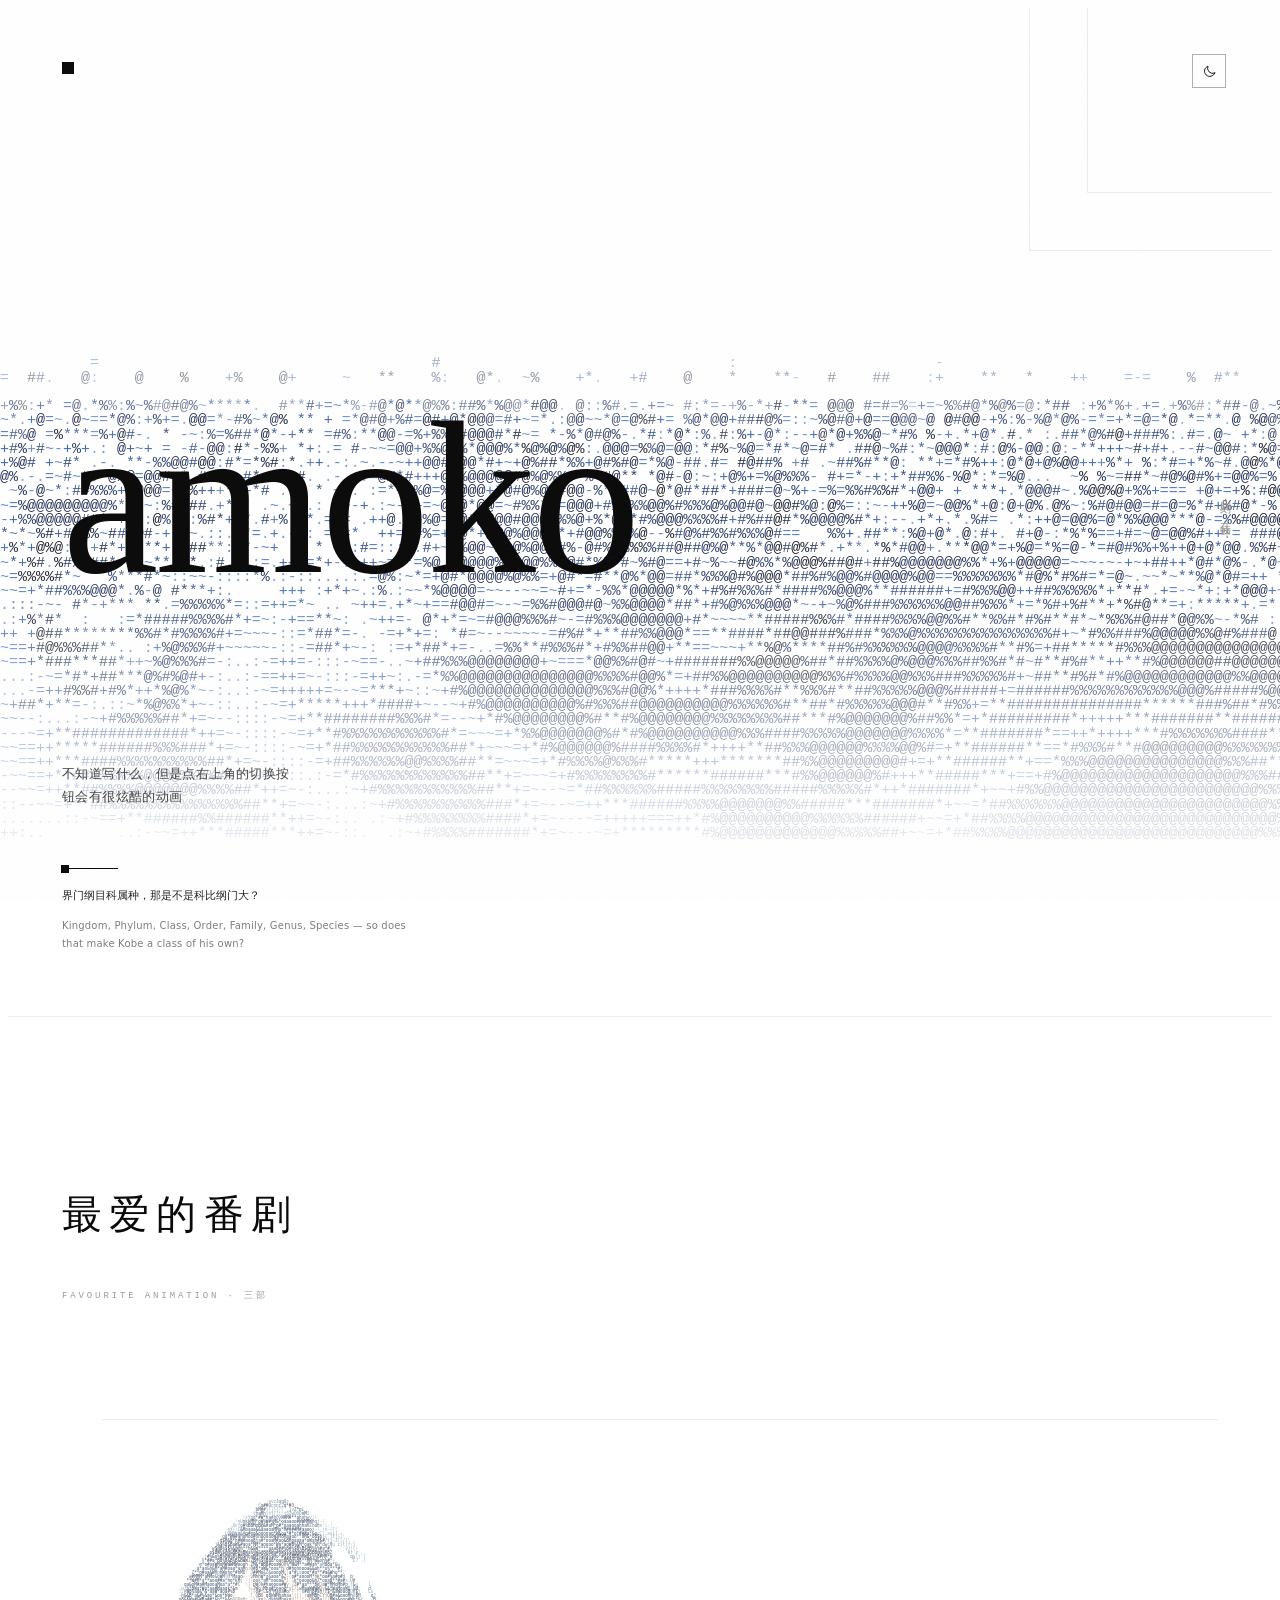
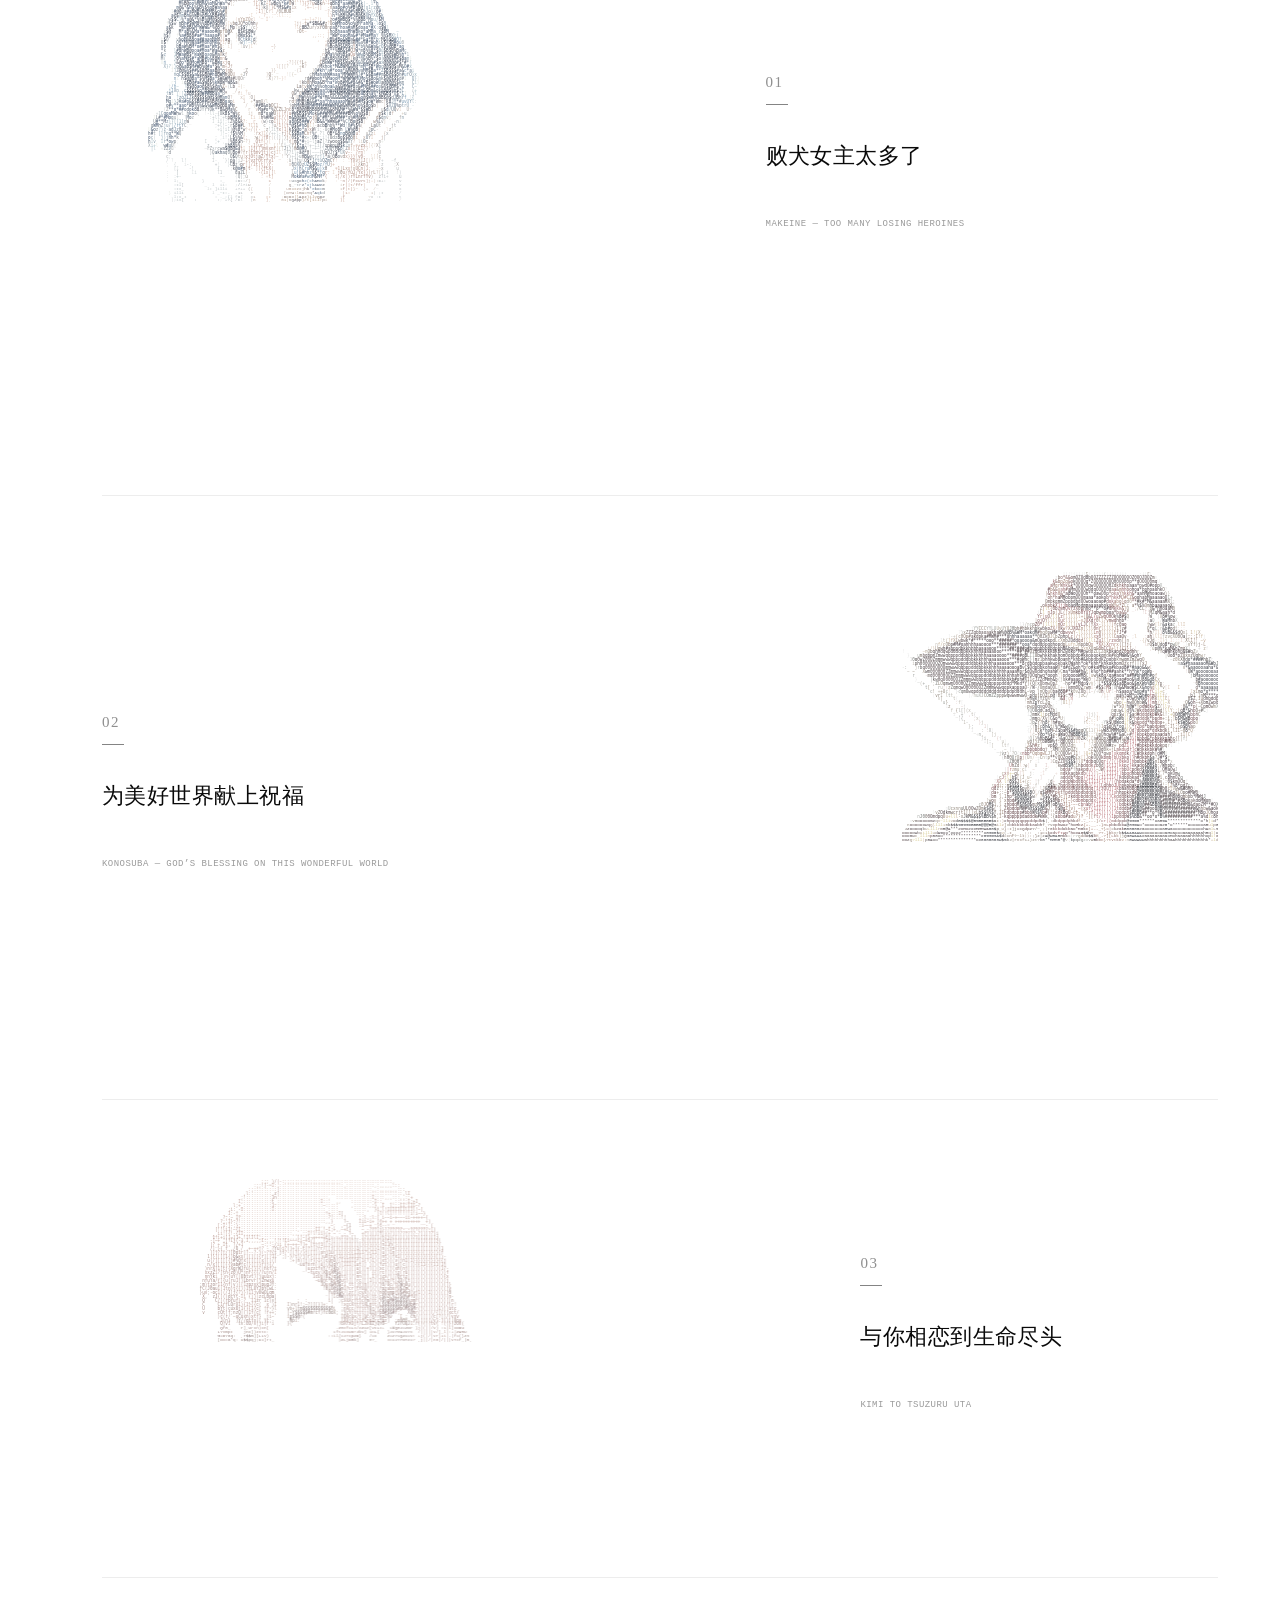
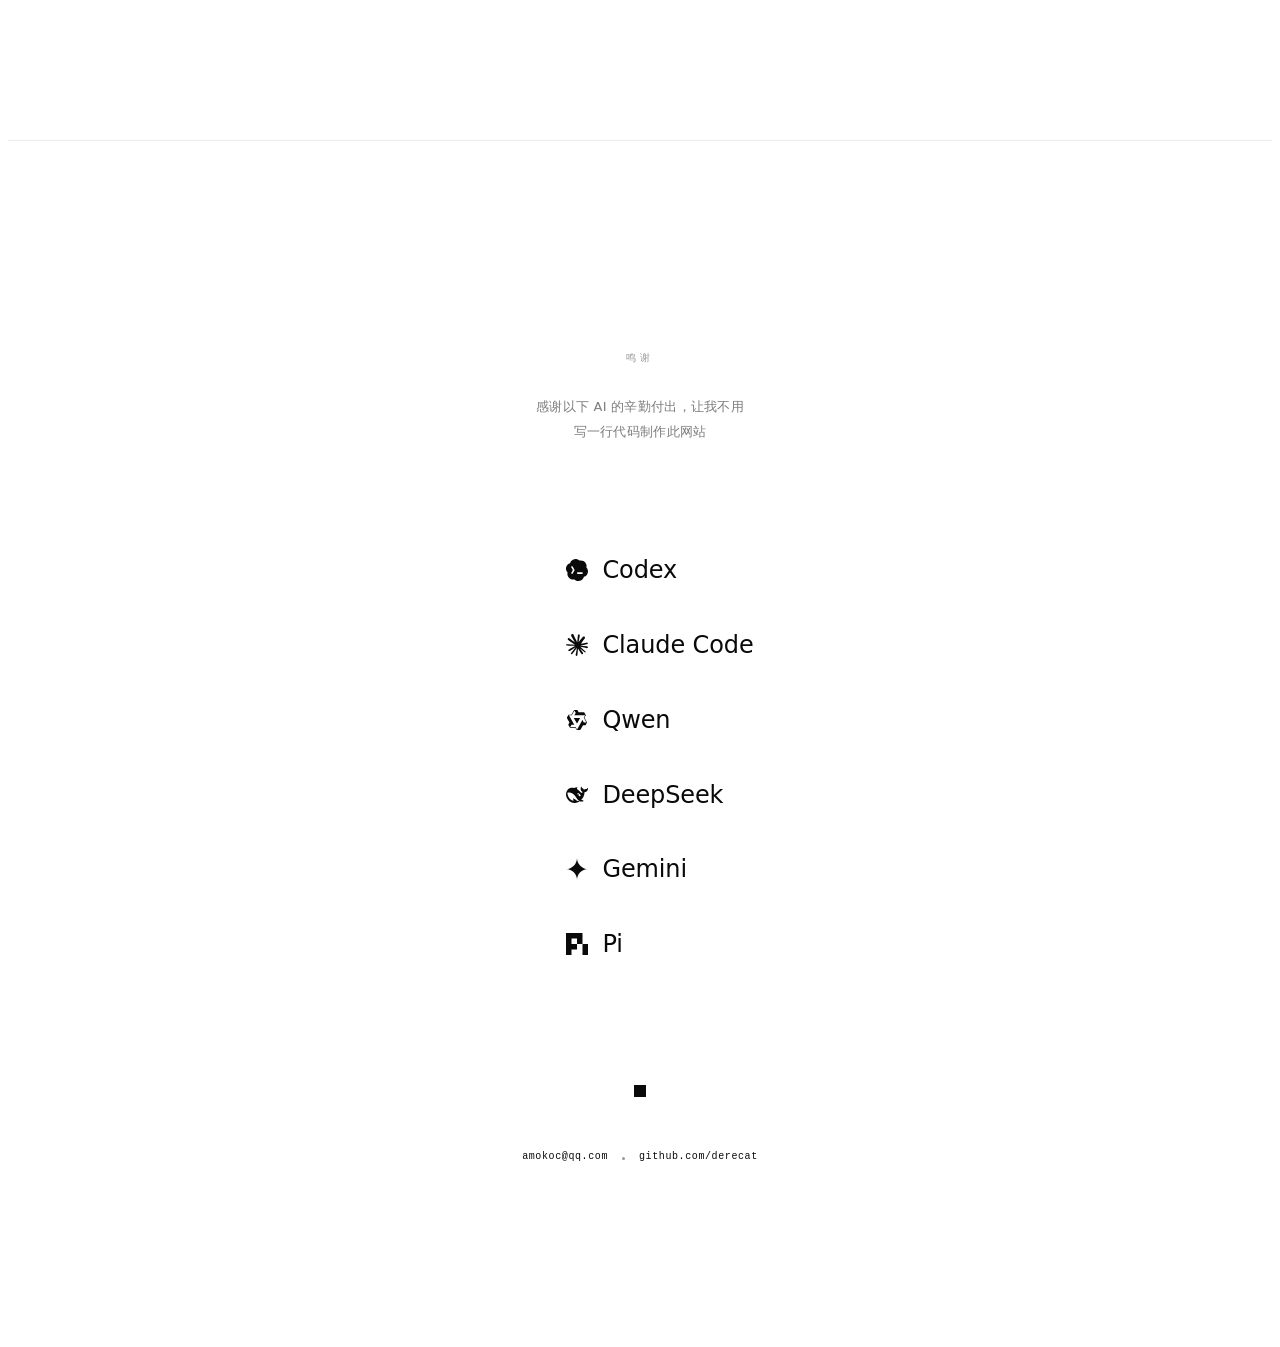
==== commit af4ab0c8: "amoko: personal one-pager ASCII 3D ocean background, light/dark themes, config-driven colour wave tr" ====
--- a/index.html
+++ b/index.html
@@ -1,6 +1,7 @@
 <!DOCTYPE html>
 <html lang="zh-CN">
 <head>
+<script>document.documentElement.classList.add('has-js');</script>
 <meta charset="UTF-8">
 <meta name="viewport" content="width=device-width, initial-scale=1.0, viewport-fit=cover">
 <meta name="theme-color" content="#ffffff">
@@ -406,150 +407,142 @@
 
 
   /* ============================================================
-     第二屏：最爱的番剧 —— 彩色字符画
+     第二屏：最爱的番剧
+     12 栏制 / 图与文字同行 / 尺寸编码排名 / 唯一动效=逐行打印
      ============================================================ */
   .anime {
     position: relative;
     z-index: 3;
-    padding: 14vh 6vmin 16vh;
+    padding: 16vh 6vmin 18vh;
     background: var(--page-bg);
     border-top: 1px solid var(--hairline);
   }
 
   .anime__head {
-    max-width: 1100px;
-    margin: 0 auto 10vh;
+    max-width: 1180px;
+    margin: 0 auto 12vh;
     display: flex;
     flex-direction: column;
-    align-items: flex-start;
-    gap: 1.2vmin;
-    animation: fade-rise 800ms var(--ease-out) both;
-    animation-delay: 60ms;
-  }
-
-  .anime__rule {
-    width: 44px; height: 1px;
-    background: var(--ink);
-    margin-bottom: 1.6vmin;
-    transform-origin: left center;
-    animation: draw 700ms var(--ease-expo) both;
-  }
-
+    gap: 1.4vmin;
+  }
   .anime__title {
-    font-family: 'Cormorant Garamond', 'Songti SC', 'Noto Serif SC', serif;
-    font-weight: 300;
-    font-size: clamp(34px, 8.5vw, 78px);
-    line-height: 1.04;
-    letter-spacing: 0.06em;
+    font-family: 'Inter', 'PingFang SC', 'Microsoft YaHei', sans-serif;
+    font-weight: 400;
+    font-size: clamp(23px, 4.6vw, 40px);
+    line-height: 1;
+    letter-spacing: 0.18em;
     color: var(--ink);
-    transform: rotate(-3.4deg);
-    transform-origin: left center;
-  }
-
+  }
   .anime__sub {
-    margin-top: 2.4vmin;
     font-family: ui-monospace, SFMono-Regular, Menlo, Consolas, monospace;
     font-size: 9px;
-    letter-spacing: 0.28em;
+    letter-spacing: 0.32em;
     text-transform: uppercase;
     color: var(--text-4);
   }
 
   .anime__list {
     list-style: none;
-    max-width: 1100px;
+    max-width: 1180px;
     margin: 0 auto;
     display: flex;
     flex-direction: column;
-    gap: 14vh;
-  }
-
-  /* 每件作品：整块轻微倾斜，交错方向 */
+  }
+
+  /* 条目之间用发丝线分隔 —— 目录的节奏感 */
   .anime-item {
-    display: flex;
-    flex-direction: column;
-    gap: 3.2vmin;
-    transform: rotate(var(--tilt, 0deg));
-    opacity: 0;
-  }
-  .anime.is-active .anime-item {
-    animation: art-in 900ms var(--ease-expo) both;
-    animation-delay: calc(var(--i, 0) * 120ms + 120ms);
-  }
-
-  .anime-item__frame {
+    display: grid;
+    grid-template-columns: repeat(12, 1fr);
+    column-gap: 2.4vmin;
+    align-items: center;
+    padding: 8.5vh 0;
+    border-top: 1px solid var(--hairline);
+  }
+  .anime-item:last-child { border-bottom: 1px solid var(--hairline); }
+
+  /* 版位：按高度定尺（字符画竖长，按宽度约束会高过视口），
+     水平靠 start/end 对齐栏位，故意不居中 */
+  /* 必须显式指定同一行：网格的稀疏自动排布在「图在右、文字在左」时
+     会把文字挤到第二行（图的栏位已越过文字栏），行高凭空多出一截 */
+  .anime-item__plate, .anime-item__meta { grid-row: 1; }
+
+  .anime-item__plate {
     position: relative;
     align-self: center;
-    width: min(100%, 74vmin);
-  }
-
-  .anime-item__art {
-    display: block;
-    width: 100%;
-    height: auto;
-    image-rendering: auto;
-  }
-
-  /* 序号：压在画的角上，用衬线数字 */
+    height: var(--ph);
+    display: flex;
+    justify-content: var(--align, flex-start);
+    align-items: center;
+    min-width: 0;
+  }
+  .anime-item__art { display: block; }   /* 宽高由 JS 按目标高度算出 */
+
+  .anime-item__meta { display: flex; flex-direction: column; gap: 1.5vmin; }
+
+  /* 序号：衬线小字，不倾斜 —— 它标记排名，不是装饰 */
   .anime-item__no {
-    position: absolute;
-    left: -0.4em;
-    bottom: -0.5em;
     font-family: 'Cormorant Garamond', 'Times New Roman', serif;
     font-weight: 300;
-    font-size: clamp(52px, 13vw, 118px);
-    line-height: 0.8;
-    letter-spacing: -0.03em;
-    color: var(--ink);
-    opacity: 0.16;
-    pointer-events: none;
-  }
-
-  .anime-item__meta {
-    display: flex;
-    flex-direction: column;
-    gap: 0.6vmin;
-    padding-left: 2px;
+    font-size: 15px;
+    letter-spacing: 0.1em;
+    color: var(--text-5);
+  }
+
+  .anime-item__rule {
+    width: 22px; height: 1px;
+    background: var(--ink);
+    opacity: 0.5;
+    transform-origin: left center;
   }
 
   .anime-item__title {
     font-family: 'Inter', 'PingFang SC', 'Microsoft YaHei', sans-serif;
     font-weight: 500;
-    font-size: clamp(19px, 4.6vw, 30px);
-    line-height: 1.25;
-    letter-spacing: 0.01em;
+    font-size: clamp(17px, 2.1vw, 22px);
+    line-height: 1.4;
+    letter-spacing: 0.02em;
     color: var(--ink);
   }
-
   .anime-item__en {
-    font-size: 10px;
-    line-height: 1.6;
-    letter-spacing: 0.04em;
-    color: var(--text-2);
-  }
-
-  @keyframes art-in {
-    from { opacity: 0; transform: rotate(var(--tilt, 0deg)) translateY(26px); }
-    to   { opacity: 1; transform: rotate(var(--tilt, 0deg)) translateY(0); }
-  }
-
-  /* 宽屏：图与标题左右并列，交错排布 */
-  @media (min-width: 860px) {
-    .anime__list { gap: 18vh; }
+    font-family: ui-monospace, SFMono-Regular, Menlo, Consolas, monospace;
+    font-size: 9px;
+    line-height: 1.85;
+    letter-spacing: 0.05em;
+    color: var(--text-4);
+  }
+
+  /* 文字随打印结束而浮现；仅在 JS 就位后才隐藏（否则内容默认可见） */
+  .has-js .anime-item__meta {
+    opacity: 0;
+    transform: translateY(10px);
+    transition: opacity 700ms var(--ease-expo), transform 700ms var(--ease-expo);
+  }
+  .has-js .anime.is-active .anime-item__meta {
+    opacity: 1;
+    transform: none;
+    transition-delay: 420ms;
+  }
+
+  /* --- 窄屏：文字在上、图在下；保留层级，不做居中对称 --- */
+  @media (max-width: 859px) {
+    .anime { padding: 12vh 6vmin 14vh; }
+    .anime__head { margin-bottom: 8vh; }
     .anime-item {
-      flex-direction: row;
-      align-items: center;
-      gap: 6vmin;
-    }
-    .anime-item:nth-child(even) { flex-direction: row-reverse; }
-    .anime-item__frame { width: min(46%, 460px); align-self: auto; }
-    .anime-item__meta { flex: 1; }
+      grid-template-columns: 1fr;
+      row-gap: 3.2vmin;
+      padding: 7vh 0;
+      align-items: start;
+    }
+    .anime-item .anime-item__meta  { grid-row: 1; grid-column: 1 / -1 !important; }
+    .anime-item .anime-item__plate {
+      grid-row: 2; grid-column: 1 / -1 !important;
+      height: auto !important;
+      justify-content: flex-start !important;
+    }
   }
 
   @media (prefers-reduced-motion: reduce) {
-    .anime__head, .anime__rule { animation: fade 400ms ease-out both; }
-    .anime-item, .anime.is-active .anime-item { animation: fade 300ms ease-out both; animation-delay: 0ms; }
-    .anime-item { opacity: 1; }
+    .has-js .anime-item__meta { opacity: 1; transform: none; transition: none; }
   }
 
   /* ---------- 载入幕布 ---------- */
@@ -684,40 +677,42 @@
   <!-- ============ 第二屏：最爱的番剧 ============ -->
   <section class="anime" id="anime">
     <header class="anime__head">
-      <span class="anime__rule" aria-hidden="true"></span>
       <h2 class="anime__title">最爱的番剧</h2>
-      <p class="anime__sub">FAVOURITE ANIMATION · 三部</p>
+      <p class="anime__sub">Favourite Animation · 三部</p>
     </header>
 
     <ol class="anime__list">
-      <li class="anime-item" data-idx="0" style="--tilt:-3.2deg">
-        <div class="anime-item__frame">
+      <li class="anime-item">
+        <div class="anime-item__plate" style="grid-column:1/7;--ph:clamp(380px, 58vh, 540px);--align:start">
           <canvas class="anime-item__art" data-art="anna" aria-hidden="true"></canvas>
+        </div>
+        <div class="anime-item__meta" style="grid-column:8/13">
           <span class="anime-item__no">01</span>
-        </div>
-        <div class="anime-item__meta">
+          <span class="anime-item__rule" aria-hidden="true"></span>
           <h3 class="anime-item__title">败犬女主太多了</h3>
-          <p class="anime-item__en">Makeine: Too Many Losing Heroines!</p>
+          <p class="anime-item__en">MAKEINE — TOO MANY LOSING HEROINES</p>
         </div>
       </li>
-      <li class="anime-item" data-idx="1" style="--tilt:2.6deg">
-        <div class="anime-item__frame">
+      <li class="anime-item">
+        <div class="anime-item__plate" style="grid-column:7/13;--ph:clamp(340px, 50vh, 470px);--align:end">
           <canvas class="anime-item__art" data-art="konosuba" aria-hidden="true"></canvas>
+        </div>
+        <div class="anime-item__meta" style="grid-column:1/6">
           <span class="anime-item__no">02</span>
-        </div>
-        <div class="anime-item__meta">
+          <span class="anime-item__rule" aria-hidden="true"></span>
           <h3 class="anime-item__title">为美好世界献上祝福</h3>
-          <p class="anime-item__en">KonoSuba: God’s Blessing on This Wonderful World!</p>
+          <p class="anime-item__en">KONOSUBA — GOD’S BLESSING ON THIS WONDERFUL WORLD</p>
         </div>
       </li>
-      <li class="anime-item" data-idx="2" style="--tilt:-2.2deg">
-        <div class="anime-item__frame">
+      <li class="anime-item">
+        <div class="anime-item__plate" style="grid-column:2/8;--ph:clamp(250px, 36vh, 340px);--align:start">
           <canvas class="anime-item__art" data-art="koi" aria-hidden="true"></canvas>
+        </div>
+        <div class="anime-item__meta" style="grid-column:9/13">
           <span class="anime-item__no">03</span>
-        </div>
-        <div class="anime-item__meta">
+          <span class="anime-item__rule" aria-hidden="true"></span>
           <h3 class="anime-item__title">与你相恋到生命尽头</h3>
-          <p class="anime-item__en">Kimi to Tsuzuru Uta</p>
+          <p class="anime-item__en">KIMI TO TSUZURU UTA</p>
         </div>
       </li>
     </ol>
@@ -770,29 +765,31 @@
 
 <script>
   const ART = {
-    anna: { cols: 148, rows: 159, palette: ['#f8faf7','#f4f5f3','#f2f3f1','#f2f2ef','#eff1ee','#eef1ee','#eff0ee','#edf0ee','#ffe8cf','#f3ebe2','#fbe3cb','#fae0c9','#fadec7','#f8dec7','#f6dec8','#f9ddc6','#f7dec6','#f7ddc6','#f5ddc6','#f9ddc1','#fbdcc7','#fadbc6','#f9dbc5','#f6dcc6','#f7dbc0','#f6d8c1','#f5d4aa','#f3cdaa','#f0bfa6','#ebf0ef','#ebeded','#e7eae9','#dfe6e6','#dcdedd','#ccd7d9','#c3ced2','#dacab6','#d9beae','#e2b490','#bbced3','#bac9ce','#bac6cb','#a4d1e0','#aec5ce','#b6c0c7','#b0bfc6','#afb8be','#a8b5be','#8bb6ce','#e5ac93','#e4a58d','#d4a889','#d49e81','#a0aab2','#aca299','#91a1ac','#da917a','#c29173','#a19189','#86929c','#af8270','#9f6e5f','#77a0bb','#619fd0','#6b8ba5','#6e7f91','#677d93','#5f7c98','#697787','#5e748b','#636672','#466b93','#3d5b80','#544f5e','#3c4e6b','#315182','#31496c','#2b538a','#2b5185','#2b4a73','#295188','#274e84','#254a7e','#264774','#38415d','#2b4164','#25426e','#253f64','#2f3a58','#243a5d','#29304c','#1f3f6b','#1e3a5e','#1c365b','#1b3154','#18294a'], data: '[base64]/[base64]/FDARMBEwETASMBIwFj8cPyM/[base64]/FTAYPxk/[base64]/[base64]/[base64]/[base64]/[base64]/[base64]/[base64]/WT1WQF1CXkFeQl49Vz9ZQV5BXkJeOlM7UzpTNk08Vj9ZPVs7UzpSO1M4Tj1bOVI4UTdQN007Uz9ZOFE9W0FeQF0/XD1bQV5BXT5XPVc/WUJeQl9CXkFeQV5BXkJfQl9AXT9cP1w+XCE/[base64]/XDpPP1xCXj1bQl5AXT9cPVs4TjdQP1o7VT9cQV5CXkJeQl5BXkFdQV49WztTPVZBXUJeP1w/[base64]/XT9cQF0/XDpTQV1AXT9cP1w/XUFeQl45UjhPN0k/WT5XO1ZAXUJeQl5BXkFdP1xCXjxWN006TDpJPltBXkFeQl5AXUBcQF1AXUFeO1M8VjxWQV5CXj9cP1w/[base64]/[base64]/XD5ZPVc/XDpTOlI6UzZNO1UaNCc8Pls6UzxWOlM/XD9cP1w/XDpSO1M4UTdOOVE2Sh45Okw9WzxWP1w/[base64]/[base64]/[base64]/[base64]/XUFeOVI3TThRQFw5UkBdPls2TTlSOlM5UjxWPFY2TTlSOU82SzpHQFooPSM6LDowPTM9MD0xOiQ2EyQKHBU0EjIaOT1YOUobORAyKTw9VTtPNU0/[base64]/[base64]/[base64]/[base64]/XD9cQF0+V0JePFY/XEJaQlo8VT9YOk82RAAKABIADgALCRkfJRszJTkpOSczLTMjMRAcABkACwANAAsAFgocCRsACgAPABcADQALABcAGQAOAA4ACwARABEADQAKAAsAGQgbCxsNGxAZBxMHGQ4ZBxYACgAKAAsAGxQ0Nkk1TT1XPVc8VkFeP11AXUFeOE4/[base64]/[base64]/[base64]/[base64]/DyoAAAAAAAAAAAAAAAAAAAAAAAAAAAAAAAAAAAAAAAAAAAAAAAAAAAAAAAAAAAAAAAAAAAAAAAAAAAAAAAAAAAAAAAAAAAAAAAAAADFAQl8tQgAAAAAAAAAANkU+WzhROlM/WT9cPlw+XDhRN1A4TjtWOE43TjdON006TzlPNk07VBQzEjEvPUJfGyUAAwAJAAk0RDRHIz8mPzxXPFclPyM/[base64]/[base64]/XDdNOVEsQDA7AAAAAAAAAAAAAAAAAAAAAAAAAAAAAAAAAAAAAAAAAAAAAAAAAAAAAAAAAAAAAAAAAAAAAAAAAAAAAAAAAAAAAAAAAAAkAEJeJDcAAAAAAAAAABMwQF09VzdNO1M/[base64]/XT5cPlw5UjlRQFwoPhIwQl9AXUBdQl4/[base64]/[base64]/WUFePlc/XEJePVswRiY8GTQ8VDtSNT47Rz5bP10/XEBdOlM+W0JfN0cNKjtVQl5BXUFdQl46TDtVQl87VjVNOUciLwAAAAAAAAAAAAAAAAAAAAAAAAAAAAAAAAAAAAAAAAAAAAAAAAAAAAAAAAAAAAAAAAAAAAAAAAAAAAAAAAAAAAAAADhIDSoAAAAAAAAIKiM/[base64]/CyoHAAAAAAAqQDtKQl47UzdNPVtCXkBcO1M5UjtTPVs+WUBeP1w4TjdON04/WkFaOU83Si48EzIZODU9ABUAGQAZABkAGQAZABkAGQAZABkAGQAZABkAFgAWABYAFQAVABYACwAIAAoAGQcbECUWMRgxFiUUJRAkBhkLEg0ZN0k1SQAIABkAFwAZABcACCs6PlgzSDdLOk83SzZLOU87U0BdQF1CXjtUPlg/XD1ZOkw/[base64]/[base64]/WUFdQF1CXkJfQF1CXjNAOlQ7RyQ/[base64]/[base64]/[base64]/[base64]/[base64]/[base64]/WT9ZPVc5TzhOOlM8VjhPO0g/[base64]/WUBdPVc+WTxWO1Y6TzhROFE5UTdNN003TTdNN1A3TTdNN004UDxWPVk8VTpMPVhAWjZNP1xCXkJfO1Y4SzxVOUVBWjlUL0YmOixBQlo6TCk+JUA6TDVIM0AiPyI/Ij8qRxwwCCoAAAAAAAAAAAAAAAAAAAAAAAAAAAAAAAAAAAAAAAAAAAAAAAAAAAAAAAAAAAAAAAAAAAAAAAAAAAAAAAAAABwAPFM6Txs+ID43RztHNk05UTVNNk03TT5ZQl4/XEBdPlw7VTpMOU87VTtVOkw8VT5YQFpBWkBaPlg4SzdLOUwmOgAIABIAFwAKCRsaJQALAAsKEjZJPFQ6VD5aOUk1Ri5EJjoYJQkkAAsACAAIAAgACwAICBk9SSY2OUo3S0BaP1hAWUFePlc8VTpPN043TjhOOE44UThROVE5UTlROVE5UjpSO1M8Vj1ZPFU7VT5YOUw/WjxVOE5BXkJeQlo2Sz1XOlQ5SSI6CiQADAADJDZCXytAKz4iPz1LOU8nQx4/[base64]/WT5YPlk8VTtVPFU/[base64]/[base64]/[base64]/ID8ePylHKzsAAQABAB4ABwAFAAQABAAEAAQABQAHAAIAIA4sDCgLKAsoDCgNKQkjLUZAXT5YPlg5TDhKFzMOMQscABkACB8zABsADgAIJzYQLgciDiwjOh05FjgXOBg4GTgaOBk4N0k/[base64]/[base64]/[base64]/[base64]/[base64]/NUcvRxw/Fz8nQEJfQl49VSQ/Gz8bPxs/[base64]/OUtCX0FeOkgcPxg/[base64]/[base64]/[base64]/[base64]/[base64]/HD8oPiQ1JTciPiM+K0UxRC0+Ij8ePyQ/[base64]/Lkc9Vhw/GT8kPz5bKz8pPyk/ID8cPyE/[base64]/PFM1TTNHHj8cPxw/Gz8aPxg/[base64]/HD8cPxw/[base64]/Gz8YPzZHNkEaNyRBJ0QnRDlJNEcfPyA/Gz8cPxw/[base64]/GD8cPxw/HD8aPx4/[base64]/Jj82Ry47DiEWIg0iECkVLAAgCCATIxg1PEgoPxs/Gj8cPxg/[base64]/[base64]/[base64]' },
-    konosuba: { cols: 148, rows: 137, palette: ['#ffffff','#fefef9','#fcfaf5','#f8f4ee','#fff3e7','#fff2e6','#fdf3e7','#fdf1e6','#fef1d1','#fdeade','#fee68a','#fdd1c9','#fcceaa','#e3dedb','#e7cea9','#f6c5bd','#edc4bd','#ebc2a1','#e0b7ae','#e1b751','#dda67a','#c2b9ab','#c2a97e','#bf9c80','#b29f85','#b19377','#98a19a','#cb8365','#c57759','#af897a','#b57f4d','#df696c','#dc6265','#b86b55','#df5963','#d9575e','#d8535c','#d2545d','#b8565a','#9e877b','#9d8659','#9a7460','#81786f','#7d695e','#99584c','#7c5b52','#6d5654','#5b5454','#c44a57','#ab464f','#96494b','#974148','#8c4647','#8c3f46','#6c4c50','#75423d','#614b52','#5f464f','#54484b','#55444b','#574048','#4f3f45','#913b46','#853942','#7a383e','#5e393d','#503a46','#4e3745','#4e373f','#7e323e','#6d3138','#54333a','#4b323e','#652d34','#5f242d','#42454f','#384351','#463d43','#363d4d','#473a3f','#373a4b','#47373d','#493441','#45353a','#423739','#323543','#46323c','#462f3b','#443036','#392f37','#2a2f3e','#3f2934','#2f2935','#252938','#30242e','#291922'], data: '[base64]/[base64]/[base64]/[base64]/[base64]/[base64]/[base64]/[base64]/[base64]/[base64]/[base64]/[base64]/[base64]/[base64]/[base64]/Mz8zNTRGNEY0MzVGQFs2PjQ2ABkMHQYZCgoiEycpMztCXT5aPFU8VTtVQFwyRjE/[base64]/Mz8zPzM1OEo4SjI/[base64]/[base64]/[base64]/Xj1bDRkRKDpZPFk4VjA4LS00Qj5bQFw/WjxaO1U3Tj5aKCkIEQcSBxEMEionMjgtKy0uQl8hKzhYPFs7WDpYOFM/[base64]/XjhTQV4oLQcXGCk/XjtYLy4tKy4tLzgpKywtMTY2PTxZP1waFwcRBhIjHT0rODstKy0rLCs1LiotQV45WDpYOlhAXjVREBkYKTxbNkAVIxYkGSU4SjI/NEYzRjdJPko6SjM/[base64]/[base64]/ND8zRTM/Mz8zNTI/[base64]/[base64]/[base64]/[base64]/[base64]/[base64]/MzUyPzY/MzUzNTM/[base64]/MzU5SjNGND8zPzM1MzUzPzQzHTAVIxYkFyUjMDUzNEA0PzY+ODMlMRowFyQ1MDJGNEY3STlKNEY1RjVJMkA9W0JdQF1BXUFdQV1BXUFdQV0/[base64]/[base64]/XEJdQV1BXUFdQF1CXUJfQl9CXzIvFBAaEignQV5CXzpYPVs8WzlKN0czNDUsHiEYISs0Mj8zPzM1MzUzNTc/[base64]/XEJdMDoMEgASAAscF0JfQl89WzlKOko6SjA3JCEmIRMhEBwXIS00NUAzRTM/NTE3MzNAMz8zPzM/[base64]/[base64]/[base64]/XD9cQl1CXUFdQl49WUJfQV1BXUFdQl84QQcXChkmLj9eQV49WzM3KyESIR8hFiEPHA8cDhwUISksHiUlMDUzGCUWJBckFiQWJBYkFyQXJBckFyQXJBckFiQuMTM/Mz80RjVJNEY/[base64]/[base64]/[base64]/XUJdPFkHGQkZBhkcKzhJMUAyRjJGMkYyRjJGMkYyRjZHNUkzRjRGM0Y0RjhHOUczRkBbNkcGGQsZBhkuLjZJMzUzNTQ+NEY9SjZJMzQgIRAcFCEUIQ8cDxwQHBIhER4UIR8hHDAaJRckFSQXJBglFyUWJC8xMj8zNTM1Mz8yRjpKQl0/WkBdQF1AXT1ZOVg5WDlTOFM4UzlTOFM3UT1cQF0/WjpYOlg6WDpYOlg6WDpYOlg6WDpYOlg6WDlYOVg5WDlYOVM4UzlTQV4dEwoKNC09WzZDAAAAAAAAAAAJAB4nLCstLi0uLS4tNi02LS4tOC85LjgzKyUWEQoKCgoKCgoLChwTKygzOjtZQl1CXUJdQl1AXUBdP1o/Wj9dQV1BXUBdQF1AXUBdQl0+XAkZDScIFiooOlgzRjFAMUAxRjJGMkYyRjJGM0YzRjNGM0Y0RjNGMkYyRjVJQl8cKQYZBxkQKD1HMz8zNTI/Mj8zNTM1NEA5SjVJNDQcIREeEyERHg8cEBwRIREhER4SHh4hJTEeMBckFSMVIywxMz8zNTM/Mj8yQDNGQV5AXT9aP10/[base64]/[base64]/XD9cP1w/Wj5aQl0rLQoKCgovKAwdBhkRKCYtMTY0NzNGM0YzRjZJN0k3STdJNUk0QSctHysVKQYXDSghKSQrLC0zRTI/MkY7SjdJNEY3STlKO0o6SjlKO0o8SjNGLiwSHA4cEBwQHBAcDxwQHBIhEyEXISAsLSw1NztKOEo0RjRGNUlCXj9aPlo/[base64]/[base64]/[base64]/Xj1bOFM4UzlYOVg5WDlYOVg5WDlYOVg5WDlYOVg5WDlYOVg5WDlYOVg5WDlTOlg+Wj9aPlo/[base64]/XDhUOlk5VDpZO1k7VTlVN1Q1OhANKRUkGjlVQV08WTlUO1k8WTZPMy8mFQAALSdCXz5KP1szNzQ0MCwbIRUhFiEfISIhLiwzNzQ/[base64]/[base64]/Mz8zPzM/MzUzPzM1NDM2SUJfQl1CX0JeOEo8Wx8VAAA2LjpZQl8/[base64]/Mz8zPzM/Mz8zPzM1NT8/[base64]/Mz8zPzJANEYzPzM/Mz8zPzM/Mz8zNTM/[base64]/Mj80PiIxGjAVIyQxPVtBXjI/[base64]/[base64]/[base64]/[base64]/[base64]/JzMeMB4wGCUcMCkxJzEaJRUjFSMUIyUmMjUwNzI/[base64]/MzUzMy0xGyUpMTQ/[base64]/[base64]/[base64]/[base64]/NkY1RTM/[base64]/[base64]/NDQeKTM0MjQyNDIyMzIyNTM/LTEQIBIgESARIBAgECARIBclEyMUIzEmMiwyLDImESAvISYTHhsdGxoUHBMdGxccMDY3LCETMzQ0ITUbIxMUEy0WICYcJhcmLiYmJiQmHiYiFQAAAAAAAAAAAAAAAAAAAAAAABkdNT41PjM/[base64]/[base64]/[base64]' },
-    koi: { cols: 152, rows: 99, palette: ['#d6c0ac','#dcb7a1','#d9b6a3','#d9b5a2','#d3b5a3','#ddb4a1','#d5b4a3','#d4b4a3','#d3b4a2','#cdb4a6','#e1b39e','#d7b2a1','#d5b3a2','#d1b3a2','#e6b09a','#e4ad96','#dfae9a','#d7b09e','#d3b0a0','#d6ad9c','#ccafa1','#c8aea1','#cbad9f','#c7ada0','#c6ada0','#beada4','#e2ab95','#e1a894','#dea894','#d7a896','#dba590','#dba28f','#d7a28f','#d79e8d','#d49d8c','#d49a8b','#d49a88','#d39889','#d19687','#d19686','#cba99b','#c4aa9f','#c9a193','#d09687','#ca9789','#bfa79c','#ba9f93','#be988d','#b3988b','#ce9485','#ce9286','#cb9386','#cd9187','#cc9184','#c79289','#c89284','#c3938b','#c39288','#cb9084','#c98f83','#c98e83','#c38f87','#c58f82','#c48d81','#be918c','#be9188','#b9928c','#b79187','#bd8e86','#b78e86','#af8f8b','#ae8c8a','#af8e83','#ac8e87','#ab8c88','#a58e87','#c38a7f','#be897e','#b68a82','#bd857a','#b6847b','#ad8a83','#ad847d','#a58885','#a48777','#a28178','#ab7c76','#a77773','#9f7875','#977874','#947375','#9b7173','#947174','#996c6c','#8e7072','#866664'], data: '[base64]/[base64]/[base64]/[base64]/[base64]/FzQXNRg6GDckTxs8GDUiTR9MFTIXNRYyFTIVMRQxFDEUMRUxFTEVMRUxFTEVMRUxFDEWMhUxHUwAAAAAAAAAAAAAAAAAAAAAAAAAAAAAAAAAAAAAAAAAAAAAAAAAAAAAAAAAAAAAAAAAAAAAAAAAAAAAAAAAAAAAAAAAAAAAAAAAAAAAAAAaPh4/[base64]/Hj8jTxQxFTEUJxQnFCcWMRQxIk0aOyJNGjsYNxUsAAUABQAFABEAEwAdABMAHQATABMAEwARABMMKhw+Hj8jTyNPJU8iTxw/H0wqUB4/[base64]/OFcxVhg6I08dPxYyFjIUMRUxGDoaOx0/[base64]/Ik0VMx4/IkwVMhc0GDQXNCBMN1ctVho+JU8eTBg6GTczVyVPJ1A0Vx8/JVAOKgAFAAEAAQABAAEAAQABAAEAAQABAAEAAQABAAEAAQABAAUACwAFAB0XOStQKVAcPx09OldBXSVPMFZCXy9WIEwXNRMrFzUYNRk7GTodPydPGTobPBk7GToYOhk6GToYOhg6HkwqUBo3Jk8iTRk6GzwbPCRPPF0iTR0/[base64]/MFYrUB9MNlclUClQDyoAAwAFAAEAAQABAAEAAQABAAEAAQABAAEAAQABAAEAAQABAAEABQAFAAsJKiRQK1AdPx8/O1dCXTJWQl09XR4/FjMNIho7H0wZOhs8Gz4oUB0/JE8dTBo7GDQaOxo7GjsZOh5MMFYdPx4/[base64]/GDcXMxczGDMnUDtdHT8mTxo7FzMAHQAdDyIAEA0iFjMWNBc0Ik0iTQsqFC8lUCNOJlAwVSlSFC8AKAABAAEAAQABAAEAAQABAAUABQAFAAUAEQARABEAEQARABEAEQARABEACwARAAMeQw0qAAsAExIvK1IxVhs+HD4nTx4/[base64]/[base64]/FjYhTR9FIU4dPy1WJ1AVLBczFTMULBQsFTMWMxUzJlAULwALABMVLBo9DioQLxMvAAIACwADAAUAEh1DJEgaQQcoACgYMC5UP15CX0JfQl9CX0JfQl9CX0JfQl9CX0JfQl9CXyhTCyoAEwATABEQKiFNJk8gTChPGz4bPBs8GzwbPBo7HT8pUC1WHT8aOx0/HT81V0JdQl1CX0JfQl1CXUJdP10zVyxSLlU/[base64]/XitUDCoAEwATDiooUCNPJE8kTxk3GzwaOxs8GzwbPhw+HT8qUDJWIk0ePx4/PV0+XTtbQl1CXUJfPl0iTg0qABMAEwATCSgrUkJdPFsrUBo7GjsYOhg0FzQXNBc0FzQXNBczESMWMxczGDoYNxo+JlAbPhw/[base64]/[base64]/[base64]/I00uViZQGz0kUDZXLVYgRRAqABILKiFOJlAoUgoqABIAEwATACgiSCdRJVEnUSlRMFUsUiVRJlElUShRDioAEgsqHUQWNhk2GDYYNhk2GTYiTR0/[base64]/[base64]/[base64]/[base64]/[base64]/[base64]/[base64]/[base64]/[base64]/[base64]/XDhYK1IhRR1BHUAcQBxAJFEmUStUQF5BXkJeNVkAAAAAAAAAAAAAAAAAAAAAAAAAAAAAAAAAAAAAAAAAAAAAAAAAAAAAAAAAAAAAAAAAAAAAAAAAAAAAAAAAAAAAAAAAAAAAAAAAAAAAAAAAAAAAAAAAAAAAAAAiTjFWO1tCXkJeQVw/[base64]/[base64]/[base64]/[base64]/XD5cQl5CXi1TJEodRiFGI0okSiNHI0ckSiRKJEolSiZKJEokSiRKJEokSiRKJEokSiRKJEokSiRKI0oiRiJGJUozVSZRJkc/[base64]/[base64]/[base64]/[base64]/[base64]/Xj9eP14/[base64]/Xj9eP14/Xj9eP14/Xj9ePVo/[base64]/[base64]/Xj9eP15AXkBeQF5AXkBeQF4/[base64]/[base64]' },
+    anna: { cols: 124, rows: 133, palette: ['#e6e9e2','#e4e7e4','#e6e6e5','#e4e7e6','#e6e7e4','#e5e6e5','#e4e7e5','#f3e6d8','#e7e6e4','#f0e3d7','#efe1d4','#ecdfd4','#ebdfd3','#efded3','#edded2','#ebded3','#ebded2','#ebddd3','#eaddd2','#eadccf','#edddd2','#e9dcd1','#eadace','#e8d7c5','#e7d6ca','#e0cdb4','#e0c8bb','#e4e7e7','#e5e6e6','#e4e6e6','#dee2e3','#dadede','#d9d7d4','#ced4d5','#c7ccce','#d1c8bb','#cebeb5','#cdb5a1','#c1cacc','#bfc7c9','#bec4c7','#b3c8cf','#b5c1c5','#b9bec1','#b3bbbf','#b3b6b8','#acb4b8','#9ab0bb','#d2b3a6','#ceafa2','#bfaba2','#b9a088','#a4aaae','#a7a3a1','#98a1a7','#c39f93','#af988b','#9d9491','#8f9599','#ae8b81','#8b7b73','#889caa','#7a9ab3','#818991','#71879a','#777f88','#727d88','#6d7c8a','#717880','#697480','#686970','#5a6e84','#526173','#5c565d','#4d5460','#465265','#445874','#42546e','#3e4c61','#415673','#405470','#3d516d','#3c4e67','#3a4a61','#384c67','#404656','#374457','#35445a','#383f4f','#323d50','#333746','#31435a','#2e3d52','#2c3a4d','#293548','#252f40'], paletteDark: ['#616f54','#5d665d','#61655e','#5a6961','#63675c','#5e655e','#5d6660','#97642c','#69635a','#916235','#936135','#8f633a','#8d653e','#945b35','#925f38','#8f623c','#90633c','#8f603c','#8d643f','#92663c','#945d37','#8e633f','#91623d','#9b6d3b','#936140','#a47a41','#9c6344','#5a6966','#5f6464','#5e6664','#5c6b6d','#626c6c','#716b64','#657476','#6a767a','#8c785d','#91715f','#a67a56','#687d82','#6b7c81','#6e7b80','#5b8695','#6a828b','#727d83','#728188','#7a8084','#78848b','#6d8e9f','#a56a51','#a76c54','#9a796a','#ac8c6d','#7f888f','#8e8987','#848e96','#aa7461','#a48878','#998f8b','#8e9499','#ab8479','#aa9e98','#7e94a4','#7396b1','#949ba2','#8c9eae','#9aa0a7','#99a2ab','#98a3af','#9fa4ab','#9ea7b1','#aaabb0','#9aaabb','#a5b2c0','#bab5bb','#b2b8c2','#aeb8c8','#a3b3ca','#a7b6cc','#afbcce','#a3b5cd','#a5b6ce','#a7b8cf','#abbacf','#afbdd0','#abbbd2','#b8bdcb','#b6c1d1','#b3c0d4','#bbc2d0','#bac4d5','#c1c5d3','#b3c2d6','#b8c6d8','#bbc8d9','#becadb','#c3cdde'], data: '[base64]/XDlROVI2Tz1WPVc8VzlROVE5UjlSN1A3UDdPPlk6UjpSP1w+WzpUP1xCXkBdP1lAXkJeQV5AXT9cP1w/[base64]/XTxXPVtBXT5bQV4+XDxXN086Uz5YPFtCXkJeQl5BXkFeQV08VzxXP1xCX0BdQF1AXUFeQV4/[base64]/XUBdQF1CXztUNko3SUBdO1c/XEJeQV5CXj9dQl47UzhPOUo6VUJeQl5CXkBdQF1AXUFdO1M8Vz5cQl4/[base64]/XUBdPVdAXTxXPFQoPC5GQFw7Vz9cQl4/WUBdPlw+WzlSOFA3Sy88PlxAXUFeQV4/XT5cPlw5UTlSO1M7UzlSPFc9WzhMNkw/[base64]/[base64]/[base64]/QlwmLwAAAAAAACo6Hz0AAAAAAAAAAAAAAAAAAAAAAAAAAAAAAAAAAAAAAAAAAAAAAAAAAAAAAAAAAAAAAAAAAAAAAAAAAAAAAAAAAAAAAAAAAAAAAAAAAAAAAAAAAAAAAAAAAAAAAAAAAAAAAAANKTZHPVs9XEBdOVE3Tz1bOlI/[base64]/[base64]/[base64]/WT1bQF0/XEJfP104TT5ZPFY3TD9YN003SgsaAAcACwAQABUAFQAVABAAEwALABgWNxMxFCQ1RiU5CxoUNyk8OUo7VUJaPVY6TjFEFjIfMgAJAAsAFggaDjANMAoaEDEYNxIxABYPMBAwIDg3SjdQPlk4UTpSOFE/WTpTQF0/WUBdQV0dLx89Fi8eKSQ9QVwjPQAAAAAAAAAAAAAAAAAAAAAAAAAAAAAAAAAAAAAAAAAAAAAAAAAAAAAAAAAAAAAAAAAAAAAAAAAAAAAAAAAAAAAAAAAAAAAAAAAAAAAAAAAAAAAAABYAOlNBXUFeKD03SzpUN1BAXjxXQF0/XUBdQV47UztTQFk9WDhNP1g6Uis8AAoAFQAVABUAFQAQAAsACwALAAsACQgaFjcSMQsYKTkcJAoaDzAaOCw5KjwsPCc8JzwQIwAKABYAFQAQAAsACwALAAwAFQAYABUACwAYETEQMDRKOFE/WTtTP109V0FeOlI/[base64]/XT5YQF0+WzlHO0gyQCEvGi9CXjtUAAAAAAAAAAAAAAAAAAAAAAAAAAAAAAAAAAAAAAAAAAAAAAAAAAAAAAAAAAAAAAAAAAAAAAAAAAAAAAAAAAAAAAAAAAAAAAAAAAAAAAAAHAA/XEJfMEQAGy9FQF02TDpTQl88VztTPlk/XT9ZQF1AXTpTQV5CX0BaO048VhckCQoiJDQ8MUkoPC08OVU4SSs/Nkk2SSIyABYAFQALAAoADgAOAA4AFAAUAA0AFAAUABQADQkYHTIdJBAaGzgwSTlVQlpAWj1aPVo6VSQ8ERorPDhNPFY7VzZMOE0+XD9cOE0/XEFeO0g5UTdPNkw7RzdMECkKKThLQl4sQAAAAAAAAAAAAAAAAAAAAAAAAAAAAAAAAAAAAAAAAAAAAAAAAAAAAAAAAAAAAAAAAAAAAAAAAAAAAAAAAAAAAAAAAAAAAAAAAAAAAAA3SEJfNUoAAAAAOVU8UzZPPllAXj1XO1M5UTxXPFc8Vz1XOVI/[base64]/[base64]/XDlSO1M/WT9dPFc3UDdQOlI7UzhNNkw4TTtONUw9WBo3CRoaJDQ8CiAACAAAFCAwRR0+CykNKR4vKzkGFgAUABQAFAAUAA4ACgAJAAcACAAHABQADgAUABQAEwAWABYAGAAYABgAGAAYABgAGgAYABgIGjRJQFk+WDpOQl4+WUBdPFZAXDdFNUk7VD1HN0U/XDpTOVI8VzhPNkwMKTVFQl8/[base64]/WkBeQF49XEJfOk4rPCg7PFc5Ry9CPls/[base64]/WD9ZQV4/XEBdQl43Sis7ITs/[base64]/[base64]/[base64]/WjtWQl9AXTdMOVJCWjxVPVg8VTtVN0k6SSc5KzktOR4tABAADgAUABQAFAAUABQACgcYJTkXJBEjESMNGBQaCxoAGAARAAoACQAPAAcACh41M0Y6VTxVOEs4TTZMOU4/[base64]/WS48DhgYLSpBNEkAEw4YGCMHFgANABQAFAANAA0ADQANAA0ADgAWAA0ADQALAAsADwAQAAsAEAALAAkqPDdJGzIiODVKPFY5TjhSP1k/[base64]/[base64]/[base64]/WkBaQV4/[base64]/XD1ZPVY/WT1cPFY7Vj5YQVpAWj5YN0s7Ti9GBhcADAAPABAaJAAYAAcVIzpVOlU+Wj1YOEo0SS08KTkWMggjABgACwAHHTU4STZKO05BWkBaQV4+WTtOOlM7UztTO1M6UzpTPFc8VzxXO1M9VjxWPVY8VjtWPlg6Vj9aOE0/WUJfPlg4UkJaNEYSJAAKAAcZJEJaJUAuPStHP1kyRRs9Hj0nPQ8pECkAAAAAAAAAAAAAAAAAAAAAAAAAAAAAAAAAAAAAAAAAAAAAAAAAAAAAAAAAAAAAAAAAAAAAFR8uOjlNOU04UDlROlE6VDhIM0g4SzVMPls+WCg/[base64]/OlI5TzlSO0skQBcvFC8TLxMvFi8SLyA9PEYPIAAAAAYABgAFAAQABQAFAAIJIQ8rDCcMJwsmCCIJIi5GP1k+WD1YNUkRMQcaAA8ACR4wABgABxgyMEYULSM/OEkWNxc3GTcZNxo3Gjc3Sj5bQV5CXj5ZOlI6UzxXIjsIGic5QF49Vj1WOU48VjpVPFg9WDpWOU4/WSlDGy9AWjhSQVpCXz5aEiQABwAVAAcwPD9aKkMiOhIkAAcACQAHECQgNgwAAAAAAAAAAAAAAAAAAAAAAAAAAAAAAAAAAAAAAAAAAAAAAAAAAAAAAAAAAAAAAAAAAAAAADE/PFQ7VDZILkIdLyE9Gj0ZLxo+Hj4bPiZAKT8ICAAAABwABgAEAAQABAAEAAUABgABCB8OKwomCycNKAgiHjpCXj5YPFU6Tio8DzARMQkaCRoWMgALAAcjNQ8rCCIRLSE5GjcWNxg3GDcbOzlVQV5CX0JeOlI2TD5cKzwJFxMjECQ3SSM/NEpAXTZFNEU/WjlOOU48VjNICyksQzpTP1lCXz9aGDIABwAVAAcqPDdKJ0IbNQATAAkACQAKHTUbNAAAAAAAAAAAAAAAAAAAAAAAAAAAAAAAAAAAAAAAAAAAAAAAAAAAAAAAAAAAAAAAAAAAAAAAACcAPVQ4TSQ/[base64]/WD9YO1UXMgAHAAwACQcYHjIfOxIxCRoYOBo1DisOKAomECweOR07FDcpPEJfQl9AXTdMO1QpPCA4HDk/WR46BiERLAonAB4sRkBaOU49WD5YID4xR0BdQV5BXj5WITsHGgASAAchNS4/[base64]/[base64]/[base64]/[base64]/JUArRSQ/[base64]/[base64]/[base64]/[base64]/[base64]/[base64]/[base64]/[base64]/HToVNBY0Kz8gPyxGL0YoRBg0CicAHwAdABwAHAAcABsAGwAGAAMAAQABAAMAGwAcAB4AIBciFiAxRAAAAAAAAAAAAAAAAAAAAAAAAAAAAAAAAAAAAAAAAAAAAAAAAAAAAAAAAAAAAAAAAAAAAAAAAAAAAAAAAAAAAAAAAAAAAAAAAAAAAAAAAAAAAAAAAAAAAAAAACQ/GDQNKCA6JD8PLBEsEi4SLiVBKEIrRS1FJ0IoQihCKEInQixFKkUoQidCN0ouRiZCJ0IoQipFLUUwSDFIMkoxSCVBHDYVLhAsDSgNKAwnDCcNKA8sEi4VLhc0GTYaNhw2HjocOh06HTogPyQ/[base64]/[base64]/IT8fOh86HTobNhg2FzQXNBY0FTQVLhY0FzQZNhk2GzYeOiE/[base64]/Wj9aNkovRic/[base64]/[base64]/Ey4RLBIsEi4RLBQuMkomQSdCKEIoQihCKEIoQihCKEIoQidCLEUtRSdCKEIoQiZCM0o6VSxFJ0IoQihCJ0IqRSpFJ0IoQihCKUUgPxs2HTYeOiE/[base64]' },
+    konosuba: { cols: 124, rows: 115, palette: ['#e6e6e6','#efefdc','#efeadc','#e9e5e2','#f3e7d8','#f3e5d8','#f0e5db','#f2ebd9','#f1e2da','#e5e4e2','#ebdbd6','#d3d2d1','#e9d5cb','#d8cc93','#e3cec5','#e8cfcb','#e0cbc8','#d5c0ac','#c8b296','#c1a690','#bcb7ae','#b0a491','#ad9a89','#a4a7a3','#9f9486','#b08c7a','#aa8271','#a08e80','#9e8374','#c48587','#b98180','#9e7a6a','#9d756c','#bf7c80','#bd767b','#b97378','#b37276','#a16e70','#948a7e','#908377','#8c796f','#82786d','#757875','#776c67','#88685f','#86625d','#73625d','#6a605b','#68595a','#5d5857','#a9696f','#956064','#825a5d','#7d5755','#88585d','#7b5355','#7d4e55','#6a5352','#6d4a4d','#694549','#604044','#5e3d42','#5d5154','#5b4d50','#534d4e','#53494d','#54474b','#504449','#4c4346','#4c4146','#504042','#493d42','#513b3d','#473a40','#4f3437','#43474d','#414348','#454042','#3c3f48','#443d40','#3c3d45','#433b3e','#453940','#41393b','#3e393a','#36383f','#42363e','#42373c','#413539','#3b3438','#3a3234','#31333a','#382e34','#2b2d34','#2e282e','#261f24'], paletteDark: ['#616161','#87873b','#88733a','#6f6154','#97662c','#975f2c','#8b6138','#95772e','#8e5335','#6a645c','#885041','#6f6e6c','#955b3c','#bea740','#945c44','#944a3d','#8c554d','#a17750','#ac875b','#ab8363','#8c8273','#a09178','#a48f7b','#898c87','#a19688','#b08a76','#b38d7d','#a69587','#ae9588','#b55e61','#b16d6d','#b39688','#b29189','#b6666a','#b9686e','#b86d73','#b67378','#b28687','#a59c91','#a99e94','#ad9e97','#aea69e','#a5a8a5','#b1a9a5','#b89f98','#ba9d99','#b8aba6','#b8b0ad','#baaeaf','#bab6b6','#b87e84','#b88f92','#bb9c9e','#bfa09e','#be979b','#c0a0a2','#c39ea3','#bfacac','#c5a9ab','#c9abae','#cbb1b4','#ceb1b6','#bfb5b8','#c1b6b9','#c1bbbd','#c3bbbe','#c5babe','#c7bdc1','#c7bfc2','#c9bfc4','#cabcbe','#cbc1c6','#cebbbd','#cec2c7','#d3bbbe','#bfc2c7','#c2c4c9','#c9c4c6','#c2c4cc','#cbc5c7','#c3c5cc','#ccc5c8','#cec3ca','#cec6c8','#cdc8ca','#c7c9d0','#d0c5cc','#d0c5c9','#d0c6c9','#d1cace','#d2cbcc','#caccd3','#d5ccd1','#cdcfd7','#d8d2d8','#dfd6dc'], data: '[base64]/Lj8uPy4/Lj8uPy4/LT8tPy0/LT8tPy0+LTAuPyw+LTAtPi4/LT8tPy4/[base64]/[base64]/[base64]/[base64]/[base64]/[base64]/AAYACgAPAA8ADwAPAA8ADCspOVcxQSoXBwweFD1bNEs6VThXMysbFAgOCAwHDAAAAAAAAAAAAAAAAAAAAAAAAAAAAAAAAAAAAAAAAAAAAAAAAAAAAAAAAAAAAAAAAAAAAAAAAAAAAAAAAAAAAAAAAAAAAAARABcXHyYuKy4wLj8xPzQ/ND83Pzg/Nzk3PzVGNkY3WDxaP1pBXkFeQF0/Wz1bPFU7VTlQOE43TjVOM0s7VTpCNigxJywnMiswQjtWOlc5WDM8NDwwNiIzMC0mHxAZCg0KEwoTChMKEwoSKh8gMiwsChMKEwoTChMKExsZHCwoOTlKOkYACAAIAA4ADwAPAA8ADwAPOTk2SBoUCQ4KERIQPls/[base64]/[base64]/[base64]/M0UzQzZHOFY2RzdSNkc8XBQVKRgvQTdSOVY0RTVHPFw6VzZHPVwbFRcRNUc/XDhWOVY2STQ/[base64]/[base64]/Lj8zPjtZL0I2Rz1cNDAYFB0UOCs1RzpXN1I3UjdSOFI5VzxZNUcsJwgODBAuJzQpJyc7WTJDMDBCX0JfOFY3UjhWOlc4UjhWPVw/[base64]/[base64]/LzAsPi0/Lj8kFTAvLzAJDxAROkFCX0JKJBQ7N0JKFwstFzY/[base64]/[base64]/[base64]/LTAtKzYrCgkAAQAIAAgABgAKCgkABAAEAAQABAAFAAIAAgAGAAUABQAFAAQABAAIAAgABhcUMDE5MR8rLRwLDTZCQV48Wjk/[base64]/[base64]/M0YrJg8QAAoACAAEAAQABAAEAAQABQACERAZFB0UFxQJCAAEAAUABgACEgoxMDIuJCtCXTAuCg0mFkJeNz8zHDpKMzczNzM3Mzs1PTQ4PEo1PT06ChsLGwgVDg0rGy0+QV1AXTxVO1U/[base64]/[base64]/[base64]/[base64]/[base64]/KykuLh0VAA8ADwAOABAjFS4bLi8tKy0wM0YsKzUpDhYdGyosNzM1NjMzITIzNx4yEiIjMzxKMzw1PTU9NT00PTU9PEo/[base64]/[base64]/[base64]/HBQ2Ljc9NToyOjM3ITIXIwodDRMoJzw6FyQWIxYjFiMWIxcjHiM0MzI8JzMjMjI7Mzw1PTM8Ql9CXUBdQF1AXUJdGCgGFi0/[base64]/[base64]/[base64]/XUJdQl0fKQAUDRs1KQgQCBAcFAAPAA8ADBgUM0ZCXzY5IBQuJzQ7MzczNzM3MzcyOzM6MzczNzM3NDgoMhUiFiMXIxkkKjMzNzQ4NDg4MygzJzI2MzI8NT04SjQ9N0o1PThKQl1AXUBdQF1AXUBdQF0/XjNGBxsHGwoSLhw/[base64]/[base64]/Xj1cMT8uKSocLScyLzhSOlY7WDxcLD4gAAAAAAAAAAAAAAAAAAAAAAAAAAAAAAAAAAAAAAAAAAAAAAAAAAAAAAAAAAAAAAAAAAAAAAAAAAAAAAAAAAAAAAAAAAAAAAAAAAAAAAAAAAAAAAAVADQ7LzkAGwobBhsWKDZIMjw5SEJdQV1BXUFdQF0/XUJfMEAREQAQERE/[base64]/XkFdQV1AXUFdPVw6WDtZO1k7WTpYOVg6WD5cQF44UzU/[base64]/O1Y5VjlXOlcrPiUqAAAAAAAAAAAAAAAAAAAAAAAAAAAAAAAAAAAAAAAAAAAAACAAJxcjJh8mICYgJiEqJy8qLywwLT4wPi4vLS4vKTVPQl1BXUJfGCgAGwobABsuOTU9MjwzPDM8Mjw7WTxcOlg/XkFdQl9CX0JdQV1AXT1KKC4GFgYWLDlCX0FfMTwuHxIfIh8XHw8aDRoTHx8gITIcMhUiFiMWIxYjFyMXIxcjFyMXIxYjGzIzNzM3Mzw0PTpKQl1AXUBdQV09XDpYOlk4UzhTPl5BXUBdO1k7WTtZO1k7WTpYO1k6WDpYOlg6WDpYPFw9XDZRNi40KDA/PVw3UjhWNUUAAAAAAAAAAAAAAAAAAAAAAAAAAAAAAAAUACImListPjNDNUUvPzAvIy4eKx0rGygWJxMnEicZJx8bKik0T0JdQl0/XT9bQl0mLwYWCRsJGzY8MzwyPDM8MjwyPDI8Olg0PDQ8OEg8XD9dQl0/[base64]/[base64]/[base64]/XT5bOVg5WDlYOVM5UzlTOFM3UTtZP109WzlYOVg5WDlTOVM5UzlTOVM5UzlTOVM5UzlTOFM5UzZPEg0MDTNGOVYAAAAAICYtMC0wLTAtMC0wLT4wQTEwKxsUEgoNCg0KDRYSLCk1T0JeQl1CXT9dPls/XT9dP11AXUBdQF1AXUFdQV1BXUBdQV0/XgwWCg0kExInHyk0OTQ8NTw1PTQ9ND0zPDQ8NT03PThKNEg2SBwpBhYRJyIpOjkyOzY9PEo4SjpKOUo2SDhKO0o0PC4tFR8OGhAaDxoPGhAaEB8UHyAsKi0yNjQ9ND0zPDU9ND09WEFdPls/[base64]/[base64]/XT9bP1s/[base64]/[base64]/Xj5aMjw0NTUsKCAdHyQgKSw0NTM1Hh8gLCs5MUQ5VTxbPFs3TzRENEQ1TTVNNU01TTVNNU01TTNEO1o4UzRENE00TTRNNE00TTRNNE00TTRNMkQ9WiATCg0kEhENCg0KDRwSNDk/[base64]/[base64]/[base64]/[base64]' },
+    koi: { cols: 126, rows: 82, palette: ['#dbcdc5','#ccc1b7','#ccbbb1','#cdbaaf','#c8b8b0','#ceb9af','#c9b8af','#c7b7af','#c7b7ae','#c0b6af','#d2b9ae','#cab7ae','#c8b7ae','#c5b6ae','#d4b8ac','#d1b5a9','#ceb5aa','#cab5ac','#c7b4ab','#c8b3a9','#c1b3ac','#bfb1aa','#beb0aa','#bdb0a9','#b9b0aa','#d0b2a7','#ceb1a6','#cdb0a6','#c9afa6','#c9ada2','#c9aba1','#c6aaa1','#c6a89f','#c2a69d','#c3a49c','#c1a49b','#c0a29b','#bfa199','#bfa097','#c1ada5','#bcada7','#bca79f','#bea199','#bd9f98','#b9a09a','#b8aba5','#b2a49e','#b29e99','#a99b95','#bd9f97','#bd9e97','#bb9e97','#bc9d98','#bb9c95','#b89d98','#b89c94','#b59c98','#ba9b95','#b89a94','#b89a94','#b59994','#b59891','#b39b97','#b19996','#ae9a96','#ae9995','#b19893','#ac9693','#a79694','#a6948e','#a59392','#a49491','#a39391','#9f928c','#b2958f','#af938e','#ac938e','#a8928f','#ad908b','#a78e89','#a49290','#a18f88','#a18c89','#9c8d89','#988782','#a18884','#9d837f','#978180','#8f807d','#907e7e','#8d7b7c','#917b7c','#8c797b','#8d7777','#877778','#7f6e6d'], paletteDark: ['#8a6754','#8e7662','#95735e','#97725d','#937463','#986f5b','#947362','#947564','#947664','#8e7b6e','#9c6b55','#967160','#957463','#937667','#a06851','#a26a53','#9d6d59','#99715f','#967464','#9a7261','#92776b','#927a6e','#937a6e','#927b6f','#8e7f76','#a26a55','#a26b57','#a16c58','#9e6f5e','#a3705c','#a36e5c','#a17060','#a36f5f','#a27364','#a37163','#a27366','#a27266','#a37367','#a47568','#987769','#947a70','#9b7a6d','#a27569','#a37569','#9e786f','#927e75','#978279','#9b7f77','#998981','#a2756a','#a2746a','#a2766c','#a1736b','#a3766d','#9f7770','#a17a70','#9d7974','#a2766d','#a2786f','#a2776f','#a17a73','#a27b73','#9c7c77','#9d7d78','#9b817c','#9b807c','#9e7e78','#9d817d','#9a8582','#9e8a82','#9b8684','#9a8885','#9b8885','#9d8f89','#a37d75','#a28079','#a0827d','#9e8580','#a3817b','#a28681','#9c8785','#a18e86','#a18a86','#9e8f8c','#a3938e','#a48a86','#a68d8a','#a4908f','#a59795','#a49494','#a59797','#a69394','#a69799','#a89696','#a79b9b','#ada0a0'], data: '[base64]/[base64]/XTJWO1s6W0JfPVtCX0JdQl0/[base64]/[base64]/Kk8/[base64]/I0wYOBk4GTgZOBk4GTgaOCBCJEwkTBw4HUIdQhw/[base64]/Jk0fQhk4IkwaOBk4GTgYOBk4FiwaOBk4GjggQh5CGjgiTCBDHT8hQzhXQl0wVDpdN100VilVIVE/[base64]/[base64]/HD8iQxk4HUIgQxg4GDgXOBIsGDgULAwpDSkVLBQsEywYOB0/JE0cPx4/[base64]/GDgXOBc4FzgXOBc4G0AZLxo+Gj4iQxo4Gz4iTRk4GDgYOA8pFCwZPhMvACcQKRQvEikTLBc4IEMjTB0/[base64]/GT4iTRo/[base64]/[base64]/[base64]/[base64]/[base64]/[base64]/XEBcPVw9WjxaO1kuUh5BIkcULiJFIEM3WC1TLFNBXgAAAAAAAAAAAAAAAAAAAAAAAAAAAAAAAAAAAAAAAAAAAAAAAAAAAAAAAAAAAAAAAAAAAAAAAAAAAAAAAAAAAAAAAAAAAAAxVCRNFi8AAAAAAAk2VzpbQl5BXkJeP1w6WyNDNVc9Wj1cP1w/[base64]/[base64]/[base64]/[base64]/[base64]/[base64]/[base64]/Xj5cPlw/Xj5cPVo/[base64]/[base64]/Xj9eP14/Xj9ePl4/[base64]' },
   };
 
 
   /* ============================================================
-     番剧页：字符画渲染
+     番剧页：字符画
      数据 = 每格 2 字节 [字符索引][调色板索引]，行优先，base64
+     唯一的 signature 动效：逐行打印（绘图仪式），而不是整块淡入
      ============================================================ */
   const ART_RAMP = " .`'^\",:;Il!i~+_-?][}{1)(|/tfjrxnuvczXYUJCLQ0OZmwqpdbkhao*#MW&8%B@$";
-
-  function renderArt(canvas, spec){
+  const ART_FS = 13, ART_CW = ART_FS * 0.60, ART_CH = ART_FS * 0.92;
+
+  function artContext(canvas, spec){
     const dpr = Math.min(window.devicePixelRatio || 1, 2);
     const cols = spec.cols, rows = spec.rows;
-
-    /* 网格宽高比：等宽字 0.6em 前进 / 0.92em 行高 */
-    const fs = 13;
-    const cellW = fs * 0.60, cellH = fs * 0.92;
-    const nw = cols * cellW, nh = rows * cellH;
-
-    const cssW = canvas.parentElement.clientWidth || nw;
-    const k = cssW / nw;
+    const nw = cols * ART_CW, nh = rows * ART_CH;
+
+    /* 版位给的是「目标高度」，宽度由画幅比例推出；
+       同时不允许超过栏宽（窄屏时以宽度为准） */
+    const plate = canvas.parentElement;
+    const maxW = plate.clientWidth || nw;
+    const targetH = plate.clientHeight || nh;
+    let k = Math.min(targetH / nh, maxW / nw);
 
     canvas.style.width  = (nw * k) + 'px';
     canvas.style.height = (nh * k) + 'px';
@@ -804,36 +801,56 @@
     ctx.clearRect(0, 0, nw, nh);
     ctx.textBaseline = 'top';
     ctx.textAlign = 'left';
-    ctx.font = fs.toFixed(1) + 'px ui-monospace, SFMono-Regular, Menlo, Consolas, monospace';
-
-    const bin = atob(spec.data);
-    const pal = spec.palette;
+    ctx.font = ART_FS.toFixed(1) + 'px ui-monospace, SFMono-Regular, Menlo, Consolas, monospace';
+
+    const dark = document.documentElement.classList.contains('dark');
+    return {
+      ctx, cols, rows, nw, nh,
+      pal: dark ? (spec.paletteDark || spec.palette) : spec.palette,
+      bin: atob(spec.data),
+    };
+  }
+
+  function drawRow(g, r){
+    const { ctx, cols, pal, bin } = g;
+    const sy = r * ART_CH;
+    const base = r * cols * 2;
     let lastKey = -1;
-
-    for (let r = 0; r < rows; r++){
-      const sy = r * cellH;
-      for (let c = 0; c < cols; c++){
-        const o = (r * cols + c) * 2;
-        const ci = bin.charCodeAt(o);
-        if (ci === 0) continue;
-        const col = pal[bin.charCodeAt(o + 1)];
-        if (col !== lastKey){ lastKey = col; ctx.fillStyle = col; }
-        ctx.fillText(ART_RAMP[ci], c * cellW, sy);
+    for (let c = 0; c < cols; c++){
+      const o = base + c * 2;
+      const ci = bin.charCodeAt(o);
+      if (ci === 0) continue;
+      const col = pal[bin.charCodeAt(o + 1)];
+      if (col !== lastKey){ lastKey = col; ctx.fillStyle = col; }
+      ctx.fillText(ART_RAMP[ci], c * ART_CW, sy);
+    }
+  }
+
+  /* 逐行打印：~46 帧把整幅写完，像绘图仪一行行敲出来 */
+  function renderArt(canvas, spec, print){
+    const g = artContext(canvas, spec);
+    if (!print || reduceMotion()){
+      for (let r = 0; r < g.rows; r++) drawRow(g, r);
+      return;
+    }
+    const perFrame = Math.max(2, Math.round(g.rows / 46));
+    let r = 0;
+    (function step(){
+      const end = Math.min(g.rows, r + perFrame);
+      for (; r < end; r++) drawRow(g, r);
+      if (r < g.rows) requestAnimationFrame(step);
+    })();
+  }
+
+  function renderAllArt(print){
+    document.querySelectorAll('.anime-item__art').forEach((cv, i)=>{
+      const spec = ART[cv.dataset.art];
+      if (!spec) return;
+      if (print){
+        setTimeout(()=> renderArt(cv, spec, true), i * 240);   // 依次打印
+      } else {
+        renderArt(cv, spec, false);
       }
-    }
-  }
-
-  function renderAllArt(){
-    document.querySelectorAll('.anime-item__art').forEach((cv)=>{
-      const spec = ART[cv.dataset.art];
-      if (spec && !cv.dataset.done){ renderArt(cv, spec); cv.dataset.done = '1'; }
-    });
-  }
-
-  function rerenderArt(){
-    document.querySelectorAll('.anime-item__art').forEach((cv)=>{
-      const spec = ART[cv.dataset.art];
-      if (spec){ delete cv.dataset.done; renderArt(cv, spec); cv.dataset.done = '1'; }
     });
   }
 
@@ -1264,7 +1281,7 @@
   let resizeTimer=null;
   window.addEventListener('resize', ()=>{
     if (resizeTimer) clearTimeout(resizeTimer);
-    resizeTimer = setTimeout(()=>{ resize(); teardown(); rerenderArt(); }, 120);
+    resizeTimer = setTimeout(()=>{ resize(); teardown(); if (typeof rerenderArt === 'function') rerenderArt(); }, 120);
   });
   document.addEventListener('visibilitychange', ()=>{ if(!document.hidden) startTime=0; });
 
@@ -1446,6 +1463,7 @@
     btn.setAttribute('aria-label', to === 'dark' ? '切换白天模式' : '切换黑夜模式');
     themeColor.setAttribute('content', to === 'dark' ? '#0a0a0b' : '#ffffff');
     if (reduceMotion()) draw(tGlobal);
+    if (typeof rerenderArt === 'function') rerenderArt();
   }
 
   function transitionTheme(to){
@@ -1517,23 +1535,39 @@
     });
   }
 
-  /* 番剧页：进入视口 → 渲染字符画 + 入场 */
+  /* 番剧页：入视口 → 逐行打印 + 文字浮现
+     IO 为主、滚动兜底：IO 在部分 WebView 会漏触发。 */
   const animeEl = document.getElementById('anime');
-  const animeItems = [...animeEl.querySelectorAll('.anime-item')];
-  animeItems.forEach((el, i)=> el.style.setProperty('--i', i));
   let animeDone = false;
   function revealAnime(){
     if (animeDone) return;
     animeDone = true;
-    renderAllArt();
     animeEl.classList.add('is-active');
+    renderAllArt(true);
+    /* 兜底：transition 在异常环境可能不推进，文字会永久停在 opacity:0 */
+    setTimeout(()=>{
+      animeEl.querySelectorAll('.anime-item__meta').forEach((m)=>{
+        m.style.transition = 'none';
+        m.style.opacity = '1';
+        m.style.transform = 'none';
+      });
+    }, 1400);
+  }
+  function rerenderArt(){ if (animeDone) renderAllArt(false); }
+  function animeInView(){
+    const r = animeEl.getBoundingClientRect();
+    const vh = document.documentElement.clientHeight || window.innerHeight;
+    return r.top < vh - 90 && r.bottom > 90;
   }
   if ('IntersectionObserver' in window){
     const iao = new IntersectionObserver((entries)=>{
       entries.forEach((e)=>{ if (e.isIntersecting) revealAnime(); });
-    }, { threshold: 0.12 });
+    }, { rootMargin: '0px 0px -90px 0px' });
     iao.observe(animeEl);
-  } else { revealAnime(); }
+  }
+  window.addEventListener('scroll', ()=>{ if (!animeDone && animeInView()) revealAnime(); }, { passive: true });
+  window.addEventListener('resize', ()=>{ if (!animeDone && animeInView()) revealAnime(); });
+  if (animeInView()) revealAnime();
 
   if ('IntersectionObserver' in window){
     const io = new IntersectionObserver((entries)=>{
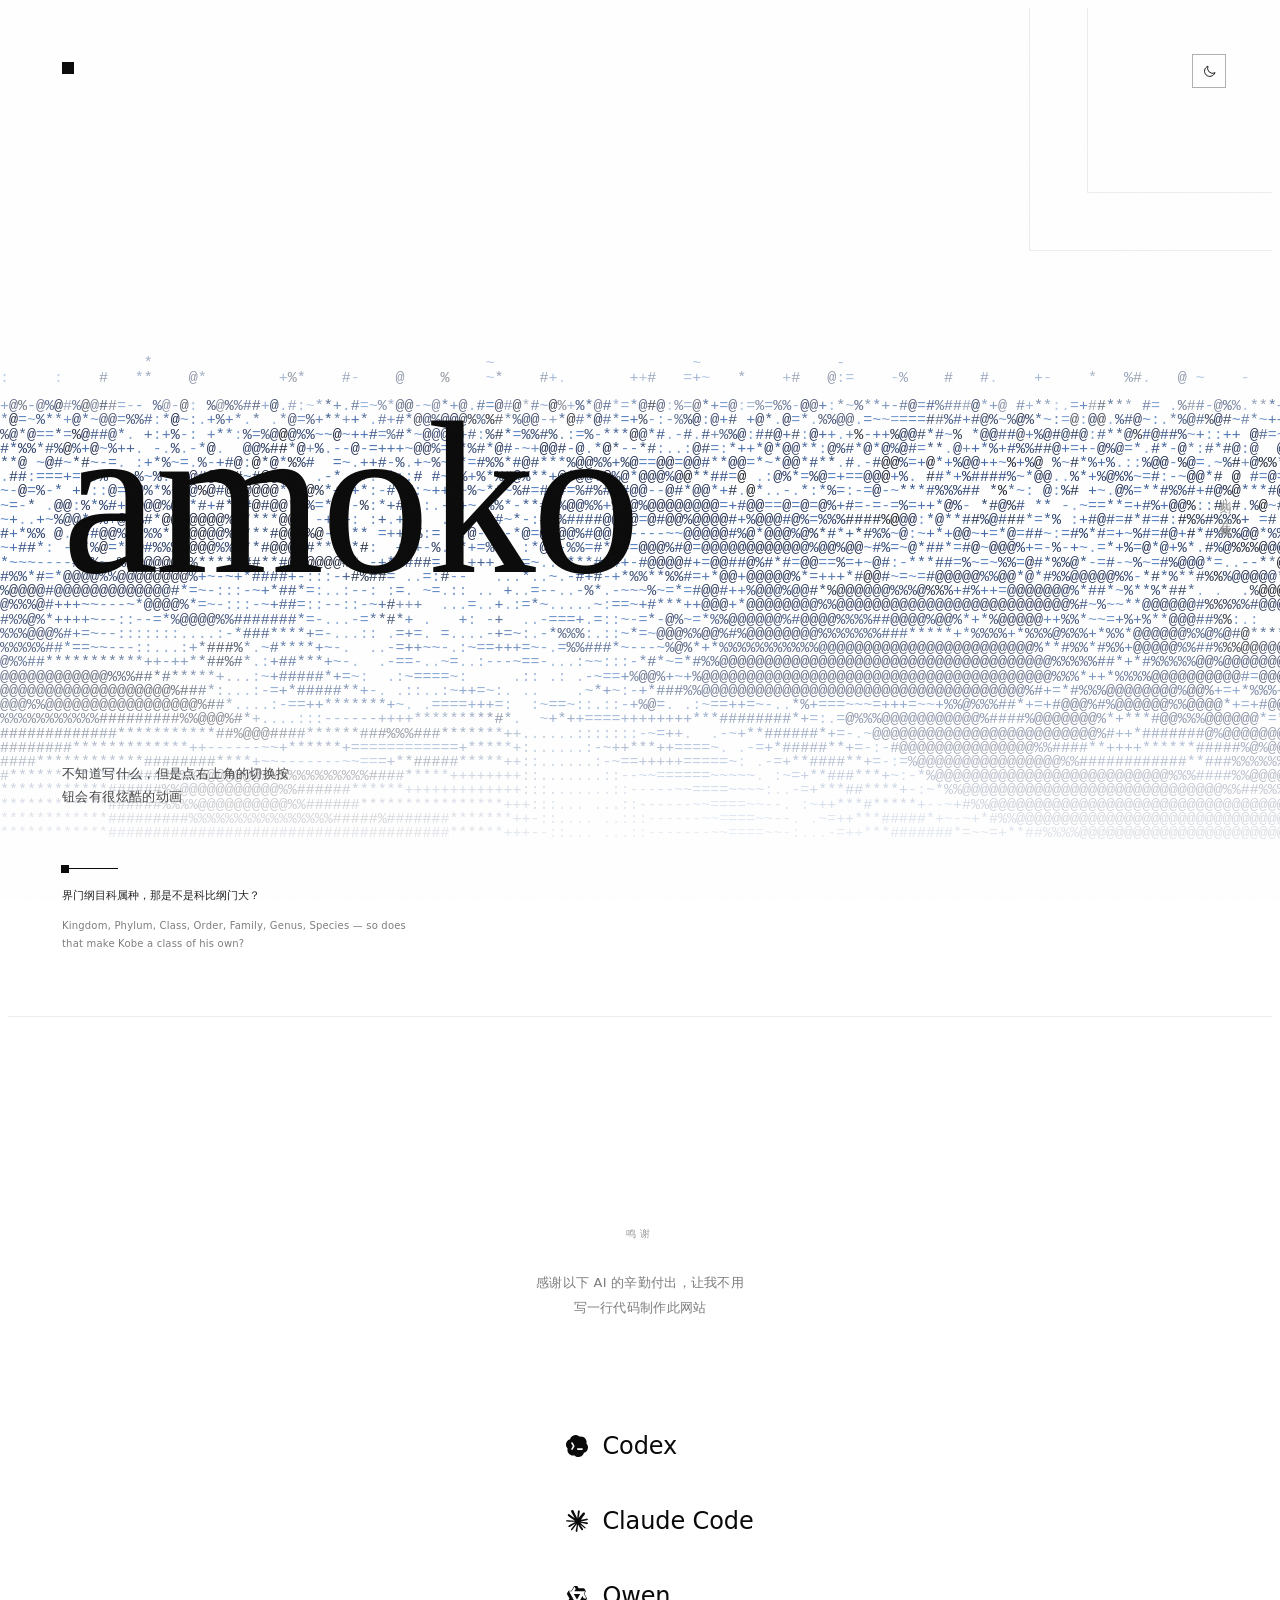
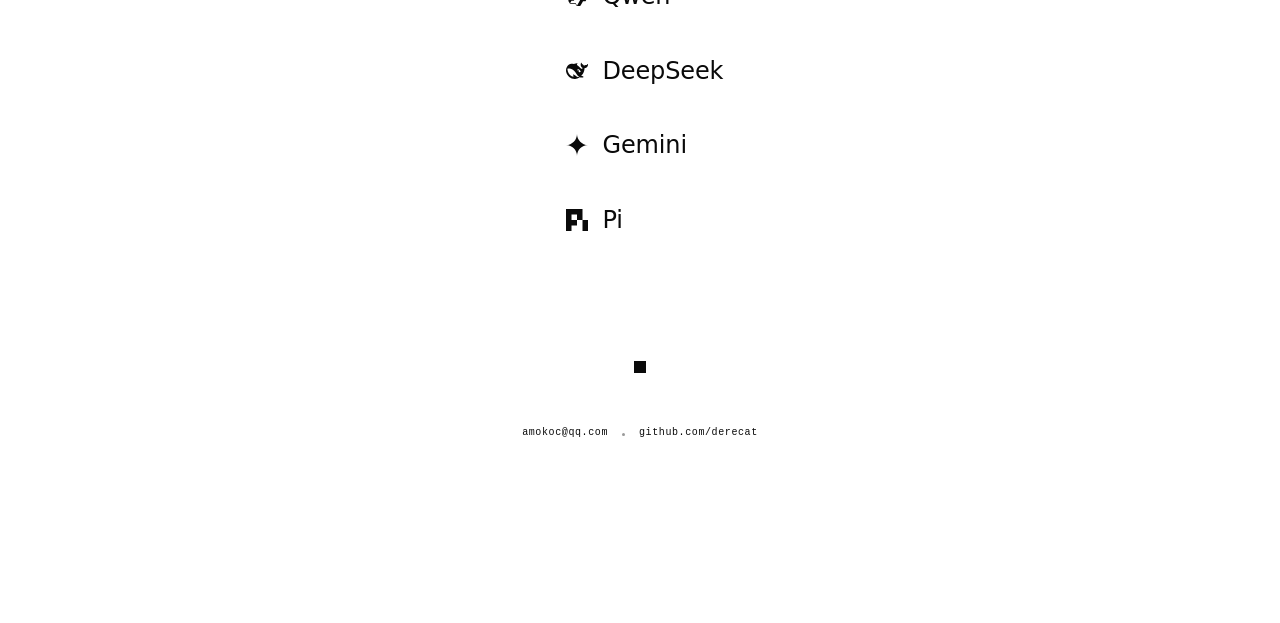
==== commit 5e7b0bb1: "amoko: personal one-pager ASCII 3D ocean background, light/dark themes, config-driven colour wave tr" ====
--- a/index.html
+++ b/index.html
@@ -1,7 +1,6 @@
 <!DOCTYPE html>
 <html lang="zh-CN">
 <head>
-<script>document.documentElement.classList.add('has-js');</script>
 <meta charset="UTF-8">
 <meta name="viewport" content="width=device-width, initial-scale=1.0, viewport-fit=cover">
 <meta name="theme-color" content="#ffffff">
@@ -405,146 +404,6 @@
     100% { opacity: 1; transform: rotate(0deg) scale(1); }
   }
 
-
-  /* ============================================================
-     第二屏：最爱的番剧
-     12 栏制 / 图与文字同行 / 尺寸编码排名 / 唯一动效=逐行打印
-     ============================================================ */
-  .anime {
-    position: relative;
-    z-index: 3;
-    padding: 16vh 6vmin 18vh;
-    background: var(--page-bg);
-    border-top: 1px solid var(--hairline);
-  }
-
-  .anime__head {
-    max-width: 1180px;
-    margin: 0 auto 12vh;
-    display: flex;
-    flex-direction: column;
-    gap: 1.4vmin;
-  }
-  .anime__title {
-    font-family: 'Inter', 'PingFang SC', 'Microsoft YaHei', sans-serif;
-    font-weight: 400;
-    font-size: clamp(23px, 4.6vw, 40px);
-    line-height: 1;
-    letter-spacing: 0.18em;
-    color: var(--ink);
-  }
-  .anime__sub {
-    font-family: ui-monospace, SFMono-Regular, Menlo, Consolas, monospace;
-    font-size: 9px;
-    letter-spacing: 0.32em;
-    text-transform: uppercase;
-    color: var(--text-4);
-  }
-
-  .anime__list {
-    list-style: none;
-    max-width: 1180px;
-    margin: 0 auto;
-    display: flex;
-    flex-direction: column;
-  }
-
-  /* 条目之间用发丝线分隔 —— 目录的节奏感 */
-  .anime-item {
-    display: grid;
-    grid-template-columns: repeat(12, 1fr);
-    column-gap: 2.4vmin;
-    align-items: center;
-    padding: 8.5vh 0;
-    border-top: 1px solid var(--hairline);
-  }
-  .anime-item:last-child { border-bottom: 1px solid var(--hairline); }
-
-  /* 版位：按高度定尺（字符画竖长，按宽度约束会高过视口），
-     水平靠 start/end 对齐栏位，故意不居中 */
-  /* 必须显式指定同一行：网格的稀疏自动排布在「图在右、文字在左」时
-     会把文字挤到第二行（图的栏位已越过文字栏），行高凭空多出一截 */
-  .anime-item__plate, .anime-item__meta { grid-row: 1; }
-
-  .anime-item__plate {
-    position: relative;
-    align-self: center;
-    height: var(--ph);
-    display: flex;
-    justify-content: var(--align, flex-start);
-    align-items: center;
-    min-width: 0;
-  }
-  .anime-item__art { display: block; }   /* 宽高由 JS 按目标高度算出 */
-
-  .anime-item__meta { display: flex; flex-direction: column; gap: 1.5vmin; }
-
-  /* 序号：衬线小字，不倾斜 —— 它标记排名，不是装饰 */
-  .anime-item__no {
-    font-family: 'Cormorant Garamond', 'Times New Roman', serif;
-    font-weight: 300;
-    font-size: 15px;
-    letter-spacing: 0.1em;
-    color: var(--text-5);
-  }
-
-  .anime-item__rule {
-    width: 22px; height: 1px;
-    background: var(--ink);
-    opacity: 0.5;
-    transform-origin: left center;
-  }
-
-  .anime-item__title {
-    font-family: 'Inter', 'PingFang SC', 'Microsoft YaHei', sans-serif;
-    font-weight: 500;
-    font-size: clamp(17px, 2.1vw, 22px);
-    line-height: 1.4;
-    letter-spacing: 0.02em;
-    color: var(--ink);
-  }
-  .anime-item__en {
-    font-family: ui-monospace, SFMono-Regular, Menlo, Consolas, monospace;
-    font-size: 9px;
-    line-height: 1.85;
-    letter-spacing: 0.05em;
-    color: var(--text-4);
-  }
-
-  /* 文字随打印结束而浮现；仅在 JS 就位后才隐藏（否则内容默认可见） */
-  .has-js .anime-item__meta {
-    opacity: 0;
-    transform: translateY(10px);
-    transition: opacity 700ms var(--ease-expo), transform 700ms var(--ease-expo);
-  }
-  .has-js .anime.is-active .anime-item__meta {
-    opacity: 1;
-    transform: none;
-    transition-delay: 420ms;
-  }
-
-  /* --- 窄屏：文字在上、图在下；保留层级，不做居中对称 --- */
-  @media (max-width: 859px) {
-    .anime { padding: 12vh 6vmin 14vh; }
-    .anime__head { margin-bottom: 8vh; }
-    .anime-item {
-      grid-template-columns: 1fr;
-      row-gap: 3.2vmin;
-      padding: 7vh 0;
-      align-items: start;
-    }
-    .anime-item .anime-item__meta  { grid-row: 1; grid-column: 1 / -1 !important; }
-    .anime-item .anime-item__plate {
-      grid-row: 2; grid-column: 1 / -1 !important;
-      height: auto !important;
-      justify-content: flex-start !important;
-    }
-  }
-
-  @media (prefers-reduced-motion: reduce) {
-    .has-js .anime-item__meta { opacity: 1; transform: none; transition: none; }
-  }
-
   /* ---------- 载入幕布 ---------- */
   .reveal { position: fixed; inset: 0; z-index: 50; overflow: hidden; pointer-events: none; }
   .reveal__mask { position: absolute; inset: 0; display: grid; grid-template-columns: repeat(var(--blocks), 1fr); }
@@ -673,50 +532,6 @@
     <div class="vcaption">此刻，在这颗行星上</div>
 
   </div>
-
-  <!-- ============ 第二屏：最爱的番剧 ============ -->
-  <section class="anime" id="anime">
-    <header class="anime__head">
-      <h2 class="anime__title">最爱的番剧</h2>
-      <p class="anime__sub">Favourite Animation · 三部</p>
-    </header>
-
-    <ol class="anime__list">
-      <li class="anime-item">
-        <div class="anime-item__plate" style="grid-column:1/7;--ph:clamp(380px, 58vh, 540px);--align:start">
-          <canvas class="anime-item__art" data-art="anna" aria-hidden="true"></canvas>
-        </div>
-        <div class="anime-item__meta" style="grid-column:8/13">
-          <span class="anime-item__no">01</span>
-          <span class="anime-item__rule" aria-hidden="true"></span>
-          <h3 class="anime-item__title">败犬女主太多了</h3>
-          <p class="anime-item__en">MAKEINE — TOO MANY LOSING HEROINES</p>
-        </div>
-      </li>
-      <li class="anime-item">
-        <div class="anime-item__plate" style="grid-column:7/13;--ph:clamp(340px, 50vh, 470px);--align:end">
-          <canvas class="anime-item__art" data-art="konosuba" aria-hidden="true"></canvas>
-        </div>
-        <div class="anime-item__meta" style="grid-column:1/6">
-          <span class="anime-item__no">02</span>
-          <span class="anime-item__rule" aria-hidden="true"></span>
-          <h3 class="anime-item__title">为美好世界献上祝福</h3>
-          <p class="anime-item__en">KONOSUBA — GOD’S BLESSING ON THIS WONDERFUL WORLD</p>
-        </div>
-      </li>
-      <li class="anime-item">
-        <div class="anime-item__plate" style="grid-column:2/8;--ph:clamp(250px, 36vh, 340px);--align:start">
-          <canvas class="anime-item__art" data-art="koi" aria-hidden="true"></canvas>
-        </div>
-        <div class="anime-item__meta" style="grid-column:9/13">
-          <span class="anime-item__no">03</span>
-          <span class="anime-item__rule" aria-hidden="true"></span>
-          <h3 class="anime-item__title">与你相恋到生命尽头</h3>
-          <p class="anime-item__en">KIMI TO TSUZURU UTA</p>
-        </div>
-      </li>
-    </ol>
-  </section>
 
   <!-- 下滑：电影式鸣谢名单 -->
   <section class="credits" id="credits">
@@ -764,97 +579,6 @@
   <div class="reveal" id="reveal" aria-hidden="true"><div class="reveal__mask" id="mask"></div></div>
 
 <script>
-  const ART = {
-    anna: { cols: 124, rows: 133, palette: ['#e6e9e2','#e4e7e4','#e6e6e5','#e4e7e6','#e6e7e4','#e5e6e5','#e4e7e5','#f3e6d8','#e7e6e4','#f0e3d7','#efe1d4','#ecdfd4','#ebdfd3','#efded3','#edded2','#ebded3','#ebded2','#ebddd3','#eaddd2','#eadccf','#edddd2','#e9dcd1','#eadace','#e8d7c5','#e7d6ca','#e0cdb4','#e0c8bb','#e4e7e7','#e5e6e6','#e4e6e6','#dee2e3','#dadede','#d9d7d4','#ced4d5','#c7ccce','#d1c8bb','#cebeb5','#cdb5a1','#c1cacc','#bfc7c9','#bec4c7','#b3c8cf','#b5c1c5','#b9bec1','#b3bbbf','#b3b6b8','#acb4b8','#9ab0bb','#d2b3a6','#ceafa2','#bfaba2','#b9a088','#a4aaae','#a7a3a1','#98a1a7','#c39f93','#af988b','#9d9491','#8f9599','#ae8b81','#8b7b73','#889caa','#7a9ab3','#818991','#71879a','#777f88','#727d88','#6d7c8a','#717880','#697480','#686970','#5a6e84','#526173','#5c565d','#4d5460','#465265','#445874','#42546e','#3e4c61','#415673','#405470','#3d516d','#3c4e67','#3a4a61','#384c67','#404656','#374457','#35445a','#383f4f','#323d50','#333746','#31435a','#2e3d52','#2c3a4d','#293548','#252f40'], paletteDark: ['#616f54','#5d665d','#61655e','#5a6961','#63675c','#5e655e','#5d6660','#97642c','#69635a','#916235','#936135','#8f633a','#8d653e','#945b35','#925f38','#8f623c','#90633c','#8f603c','#8d643f','#92663c','#945d37','#8e633f','#91623d','#9b6d3b','#936140','#a47a41','#9c6344','#5a6966','#5f6464','#5e6664','#5c6b6d','#626c6c','#716b64','#657476','#6a767a','#8c785d','#91715f','#a67a56','#687d82','#6b7c81','#6e7b80','#5b8695','#6a828b','#727d83','#728188','#7a8084','#78848b','#6d8e9f','#a56a51','#a76c54','#9a796a','#ac8c6d','#7f888f','#8e8987','#848e96','#aa7461','#a48878','#998f8b','#8e9499','#ab8479','#aa9e98','#7e94a4','#7396b1','#949ba2','#8c9eae','#9aa0a7','#99a2ab','#98a3af','#9fa4ab','#9ea7b1','#aaabb0','#9aaabb','#a5b2c0','#bab5bb','#b2b8c2','#aeb8c8','#a3b3ca','#a7b6cc','#afbcce','#a3b5cd','#a5b6ce','#a7b8cf','#abbacf','#afbdd0','#abbbd2','#b8bdcb','#b6c1d1','#b3c0d4','#bbc2d0','#bac4d5','#c1c5d3','#b3c2d6','#b8c6d8','#bbc8d9','#becadb','#c3cdde'], data: '[base64]/XDlROVI2Tz1WPVc8VzlROVE5UjlSN1A3UDdPPlk6UjpSP1w+WzpUP1xCXkBdP1lAXkJeQV5AXT9cP1w/[base64]/XTxXPVtBXT5bQV4+XDxXN086Uz5YPFtCXkJeQl5BXkFeQV08VzxXP1xCX0BdQF1AXUFeQV4/[base64]/XUBdQF1CXztUNko3SUBdO1c/XEJeQV5CXj9dQl47UzhPOUo6VUJeQl5CXkBdQF1AXUFdO1M8Vz5cQl4/[base64]/XUBdPVdAXTxXPFQoPC5GQFw7Vz9cQl4/WUBdPlw+WzlSOFA3Sy88PlxAXUFeQV4/XT5cPlw5UTlSO1M7UzlSPFc9WzhMNkw/[base64]/[base64]/[base64]/QlwmLwAAAAAAACo6Hz0AAAAAAAAAAAAAAAAAAAAAAAAAAAAAAAAAAAAAAAAAAAAAAAAAAAAAAAAAAAAAAAAAAAAAAAAAAAAAAAAAAAAAAAAAAAAAAAAAAAAAAAAAAAAAAAAAAAAAAAAAAAAAAAANKTZHPVs9XEBdOVE3Tz1bOlI/[base64]/[base64]/[base64]/WT1bQF0/XEJfP104TT5ZPFY3TD9YN003SgsaAAcACwAQABUAFQAVABAAEwALABgWNxMxFCQ1RiU5CxoUNyk8OUo7VUJaPVY6TjFEFjIfMgAJAAsAFggaDjANMAoaEDEYNxIxABYPMBAwIDg3SjdQPlk4UTpSOFE/WTpTQF0/WUBdQV0dLx89Fi8eKSQ9QVwjPQAAAAAAAAAAAAAAAAAAAAAAAAAAAAAAAAAAAAAAAAAAAAAAAAAAAAAAAAAAAAAAAAAAAAAAAAAAAAAAAAAAAAAAAAAAAAAAAAAAAAAAAAAAAAAAABYAOlNBXUFeKD03SzpUN1BAXjxXQF0/XUBdQV47UztTQFk9WDhNP1g6Uis8AAoAFQAVABUAFQAQAAsACwALAAsACQgaFjcSMQsYKTkcJAoaDzAaOCw5KjwsPCc8JzwQIwAKABYAFQAQAAsACwALAAwAFQAYABUACwAYETEQMDRKOFE/WTtTP109V0FeOlI/[base64]/XT5YQF0+WzlHO0gyQCEvGi9CXjtUAAAAAAAAAAAAAAAAAAAAAAAAAAAAAAAAAAAAAAAAAAAAAAAAAAAAAAAAAAAAAAAAAAAAAAAAAAAAAAAAAAAAAAAAAAAAAAAAAAAAAAAAHAA/XEJfMEQAGy9FQF02TDpTQl88VztTPlk/XT9ZQF1AXTpTQV5CX0BaO048VhckCQoiJDQ8MUkoPC08OVU4SSs/Nkk2SSIyABYAFQALAAoADgAOAA4AFAAUAA0AFAAUABQADQkYHTIdJBAaGzgwSTlVQlpAWj1aPVo6VSQ8ERorPDhNPFY7VzZMOE0+XD9cOE0/XEFeO0g5UTdPNkw7RzdMECkKKThLQl4sQAAAAAAAAAAAAAAAAAAAAAAAAAAAAAAAAAAAAAAAAAAAAAAAAAAAAAAAAAAAAAAAAAAAAAAAAAAAAAAAAAAAAAAAAAAAAAAAAAAAAAA3SEJfNUoAAAAAOVU8UzZPPllAXj1XO1M5UTxXPFc8Vz1XOVI/[base64]/[base64]/XDlSO1M/WT9dPFc3UDdQOlI7UzhNNkw4TTtONUw9WBo3CRoaJDQ8CiAACAAAFCAwRR0+CykNKR4vKzkGFgAUABQAFAAUAA4ACgAJAAcACAAHABQADgAUABQAEwAWABYAGAAYABgAGAAYABgAGgAYABgIGjRJQFk+WDpOQl4+WUBdPFZAXDdFNUk7VD1HN0U/XDpTOVI8VzhPNkwMKTVFQl8/[base64]/WkBeQF49XEJfOk4rPCg7PFc5Ry9CPls/[base64]/WD9ZQV4/XEBdQl43Sis7ITs/[base64]/[base64]/[base64]/WjtWQl9AXTdMOVJCWjxVPVg8VTtVN0k6SSc5KzktOR4tABAADgAUABQAFAAUABQACgcYJTkXJBEjESMNGBQaCxoAGAARAAoACQAPAAcACh41M0Y6VTxVOEs4TTZMOU4/[base64]/WS48DhgYLSpBNEkAEw4YGCMHFgANABQAFAANAA0ADQANAA0ADgAWAA0ADQALAAsADwAQAAsAEAALAAkqPDdJGzIiODVKPFY5TjhSP1k/[base64]/[base64]/[base64]/WkBaQV4/[base64]/XD1ZPVY/WT1cPFY7Vj5YQVpAWj5YN0s7Ti9GBhcADAAPABAaJAAYAAcVIzpVOlU+Wj1YOEo0SS08KTkWMggjABgACwAHHTU4STZKO05BWkBaQV4+WTtOOlM7UztTO1M6UzpTPFc8VzxXO1M9VjxWPVY8VjtWPlg6Vj9aOE0/WUJfPlg4UkJaNEYSJAAKAAcZJEJaJUAuPStHP1kyRRs9Hj0nPQ8pECkAAAAAAAAAAAAAAAAAAAAAAAAAAAAAAAAAAAAAAAAAAAAAAAAAAAAAAAAAAAAAAAAAAAAAFR8uOjlNOU04UDlROlE6VDhIM0g4SzVMPls+WCg/[base64]/OlI5TzlSO0skQBcvFC8TLxMvFi8SLyA9PEYPIAAAAAYABgAFAAQABQAFAAIJIQ8rDCcMJwsmCCIJIi5GP1k+WD1YNUkRMQcaAA8ACR4wABgABxgyMEYULSM/OEkWNxc3GTcZNxo3Gjc3Sj5bQV5CXj5ZOlI6UzxXIjsIGic5QF49Vj1WOU48VjpVPFg9WDpWOU4/WSlDGy9AWjhSQVpCXz5aEiQABwAVAAcwPD9aKkMiOhIkAAcACQAHECQgNgwAAAAAAAAAAAAAAAAAAAAAAAAAAAAAAAAAAAAAAAAAAAAAAAAAAAAAAAAAAAAAAAAAAAAAADE/PFQ7VDZILkIdLyE9Gj0ZLxo+Hj4bPiZAKT8ICAAAABwABgAEAAQABAAEAAUABgABCB8OKwomCycNKAgiHjpCXj5YPFU6Tio8DzARMQkaCRoWMgALAAcjNQ8rCCIRLSE5GjcWNxg3GDcbOzlVQV5CX0JeOlI2TD5cKzwJFxMjECQ3SSM/NEpAXTZFNEU/WjlOOU48VjNICyksQzpTP1lCXz9aGDIABwAVAAcqPDdKJ0IbNQATAAkACQAKHTUbNAAAAAAAAAAAAAAAAAAAAAAAAAAAAAAAAAAAAAAAAAAAAAAAAAAAAAAAAAAAAAAAAAAAAAAAACcAPVQ4TSQ/[base64]/WD9YO1UXMgAHAAwACQcYHjIfOxIxCRoYOBo1DisOKAomECweOR07FDcpPEJfQl9AXTdMO1QpPCA4HDk/WR46BiERLAonAB4sRkBaOU49WD5YID4xR0BdQV5BXj5WITsHGgASAAchNS4/[base64]/[base64]/[base64]/[base64]/JUArRSQ/[base64]/[base64]/[base64]/[base64]/[base64]/[base64]/[base64]/[base64]/HToVNBY0Kz8gPyxGL0YoRBg0CicAHwAdABwAHAAcABsAGwAGAAMAAQABAAMAGwAcAB4AIBciFiAxRAAAAAAAAAAAAAAAAAAAAAAAAAAAAAAAAAAAAAAAAAAAAAAAAAAAAAAAAAAAAAAAAAAAAAAAAAAAAAAAAAAAAAAAAAAAAAAAAAAAAAAAAAAAAAAAAAAAAAAAACQ/GDQNKCA6JD8PLBEsEi4SLiVBKEIrRS1FJ0IoQihCKEInQixFKkUoQidCN0ouRiZCJ0IoQipFLUUwSDFIMkoxSCVBHDYVLhAsDSgNKAwnDCcNKA8sEi4VLhc0GTYaNhw2HjocOh06HTogPyQ/[base64]/[base64]/IT8fOh86HTobNhg2FzQXNBY0FTQVLhY0FzQZNhk2GzYeOiE/[base64]/Wj9aNkovRic/[base64]/[base64]/Ey4RLBIsEi4RLBQuMkomQSdCKEIoQihCKEIoQihCKEIoQidCLEUtRSdCKEIoQiZCM0o6VSxFJ0IoQihCJ0IqRSpFJ0IoQihCKUUgPxs2HTYeOiE/[base64]' },
-    konosuba: { cols: 124, rows: 115, palette: ['#e6e6e6','#efefdc','#efeadc','#e9e5e2','#f3e7d8','#f3e5d8','#f0e5db','#f2ebd9','#f1e2da','#e5e4e2','#ebdbd6','#d3d2d1','#e9d5cb','#d8cc93','#e3cec5','#e8cfcb','#e0cbc8','#d5c0ac','#c8b296','#c1a690','#bcb7ae','#b0a491','#ad9a89','#a4a7a3','#9f9486','#b08c7a','#aa8271','#a08e80','#9e8374','#c48587','#b98180','#9e7a6a','#9d756c','#bf7c80','#bd767b','#b97378','#b37276','#a16e70','#948a7e','#908377','#8c796f','#82786d','#757875','#776c67','#88685f','#86625d','#73625d','#6a605b','#68595a','#5d5857','#a9696f','#956064','#825a5d','#7d5755','#88585d','#7b5355','#7d4e55','#6a5352','#6d4a4d','#694549','#604044','#5e3d42','#5d5154','#5b4d50','#534d4e','#53494d','#54474b','#504449','#4c4346','#4c4146','#504042','#493d42','#513b3d','#473a40','#4f3437','#43474d','#414348','#454042','#3c3f48','#443d40','#3c3d45','#433b3e','#453940','#41393b','#3e393a','#36383f','#42363e','#42373c','#413539','#3b3438','#3a3234','#31333a','#382e34','#2b2d34','#2e282e','#261f24'], paletteDark: ['#616161','#87873b','#88733a','#6f6154','#97662c','#975f2c','#8b6138','#95772e','#8e5335','#6a645c','#885041','#6f6e6c','#955b3c','#bea740','#945c44','#944a3d','#8c554d','#a17750','#ac875b','#ab8363','#8c8273','#a09178','#a48f7b','#898c87','#a19688','#b08a76','#b38d7d','#a69587','#ae9588','#b55e61','#b16d6d','#b39688','#b29189','#b6666a','#b9686e','#b86d73','#b67378','#b28687','#a59c91','#a99e94','#ad9e97','#aea69e','#a5a8a5','#b1a9a5','#b89f98','#ba9d99','#b8aba6','#b8b0ad','#baaeaf','#bab6b6','#b87e84','#b88f92','#bb9c9e','#bfa09e','#be979b','#c0a0a2','#c39ea3','#bfacac','#c5a9ab','#c9abae','#cbb1b4','#ceb1b6','#bfb5b8','#c1b6b9','#c1bbbd','#c3bbbe','#c5babe','#c7bdc1','#c7bfc2','#c9bfc4','#cabcbe','#cbc1c6','#cebbbd','#cec2c7','#d3bbbe','#bfc2c7','#c2c4c9','#c9c4c6','#c2c4cc','#cbc5c7','#c3c5cc','#ccc5c8','#cec3ca','#cec6c8','#cdc8ca','#c7c9d0','#d0c5cc','#d0c5c9','#d0c6c9','#d1cace','#d2cbcc','#caccd3','#d5ccd1','#cdcfd7','#d8d2d8','#dfd6dc'], data: '[base64]/Lj8uPy4/Lj8uPy4/LT8tPy0/LT8tPy0+LTAuPyw+LTAtPi4/LT8tPy4/[base64]/[base64]/[base64]/[base64]/[base64]/[base64]/AAYACgAPAA8ADwAPAA8ADCspOVcxQSoXBwweFD1bNEs6VThXMysbFAgOCAwHDAAAAAAAAAAAAAAAAAAAAAAAAAAAAAAAAAAAAAAAAAAAAAAAAAAAAAAAAAAAAAAAAAAAAAAAAAAAAAAAAAAAAAAAAAAAAAARABcXHyYuKy4wLj8xPzQ/ND83Pzg/Nzk3PzVGNkY3WDxaP1pBXkFeQF0/Wz1bPFU7VTlQOE43TjVOM0s7VTpCNigxJywnMiswQjtWOlc5WDM8NDwwNiIzMC0mHxAZCg0KEwoTChMKEwoSKh8gMiwsChMKEwoTChMKExsZHCwoOTlKOkYACAAIAA4ADwAPAA8ADwAPOTk2SBoUCQ4KERIQPls/[base64]/[base64]/[base64]/M0UzQzZHOFY2RzdSNkc8XBQVKRgvQTdSOVY0RTVHPFw6VzZHPVwbFRcRNUc/XDhWOVY2STQ/[base64]/[base64]/Lj8zPjtZL0I2Rz1cNDAYFB0UOCs1RzpXN1I3UjdSOFI5VzxZNUcsJwgODBAuJzQpJyc7WTJDMDBCX0JfOFY3UjhWOlc4UjhWPVw/[base64]/[base64]/LzAsPi0/Lj8kFTAvLzAJDxAROkFCX0JKJBQ7N0JKFwstFzY/[base64]/[base64]/[base64]/LTAtKzYrCgkAAQAIAAgABgAKCgkABAAEAAQABAAFAAIAAgAGAAUABQAFAAQABAAIAAgABhcUMDE5MR8rLRwLDTZCQV48Wjk/[base64]/[base64]/M0YrJg8QAAoACAAEAAQABAAEAAQABQACERAZFB0UFxQJCAAEAAUABgACEgoxMDIuJCtCXTAuCg0mFkJeNz8zHDpKMzczNzM3Mzs1PTQ4PEo1PT06ChsLGwgVDg0rGy0+QV1AXTxVO1U/[base64]/[base64]/[base64]/[base64]/[base64]/KykuLh0VAA8ADwAOABAjFS4bLi8tKy0wM0YsKzUpDhYdGyosNzM1NjMzITIzNx4yEiIjMzxKMzw1PTU9NT00PTU9PEo/[base64]/[base64]/[base64]/HBQ2Ljc9NToyOjM3ITIXIwodDRMoJzw6FyQWIxYjFiMWIxcjHiM0MzI8JzMjMjI7Mzw1PTM8Ql9CXUBdQF1AXUJdGCgGFi0/[base64]/[base64]/[base64]/XUJdQl0fKQAUDRs1KQgQCBAcFAAPAA8ADBgUM0ZCXzY5IBQuJzQ7MzczNzM3MzcyOzM6MzczNzM3NDgoMhUiFiMXIxkkKjMzNzQ4NDg4MygzJzI2MzI8NT04SjQ9N0o1PThKQl1AXUBdQF1AXUBdQF0/XjNGBxsHGwoSLhw/[base64]/[base64]/Xj1cMT8uKSocLScyLzhSOlY7WDxcLD4gAAAAAAAAAAAAAAAAAAAAAAAAAAAAAAAAAAAAAAAAAAAAAAAAAAAAAAAAAAAAAAAAAAAAAAAAAAAAAAAAAAAAAAAAAAAAAAAAAAAAAAAAAAAAAAAVADQ7LzkAGwobBhsWKDZIMjw5SEJdQV1BXUFdQF0/XUJfMEAREQAQERE/[base64]/XkFdQV1AXUFdPVw6WDtZO1k7WTpYOVg6WD5cQF44UzU/[base64]/O1Y5VjlXOlcrPiUqAAAAAAAAAAAAAAAAAAAAAAAAAAAAAAAAAAAAAAAAAAAAACAAJxcjJh8mICYgJiEqJy8qLywwLT4wPi4vLS4vKTVPQl1BXUJfGCgAGwobABsuOTU9MjwzPDM8Mjw7WTxcOlg/XkFdQl9CX0JdQV1AXT1KKC4GFgYWLDlCX0FfMTwuHxIfIh8XHw8aDRoTHx8gITIcMhUiFiMWIxYjFyMXIxcjFyMXIxYjGzIzNzM3Mzw0PTpKQl1AXUBdQV09XDpYOlk4UzhTPl5BXUBdO1k7WTtZO1k7WTpYO1k6WDpYOlg6WDpYPFw9XDZRNi40KDA/PVw3UjhWNUUAAAAAAAAAAAAAAAAAAAAAAAAAAAAAAAAUACImListPjNDNUUvPzAvIy4eKx0rGygWJxMnEicZJx8bKik0T0JdQl0/XT9bQl0mLwYWCRsJGzY8MzwyPDM8MjwyPDI8Olg0PDQ8OEg8XD9dQl0/[base64]/[base64]/[base64]/XT5bOVg5WDlYOVM5UzlTOFM3UTtZP109WzlYOVg5WDlTOVM5UzlTOVM5UzlTOVM5UzlTOFM5UzZPEg0MDTNGOVYAAAAAICYtMC0wLTAtMC0wLT4wQTEwKxsUEgoNCg0KDRYSLCk1T0JeQl1CXT9dPls/XT9dP11AXUBdQF1AXUFdQV1BXUBdQV0/XgwWCg0kExInHyk0OTQ8NTw1PTQ9ND0zPDQ8NT03PThKNEg2SBwpBhYRJyIpOjkyOzY9PEo4SjpKOUo2SDhKO0o0PC4tFR8OGhAaDxoPGhAaEB8UHyAsKi0yNjQ9ND0zPDU9ND09WEFdPls/[base64]/[base64]/XT9bP1s/[base64]/[base64]/Xj5aMjw0NTUsKCAdHyQgKSw0NTM1Hh8gLCs5MUQ5VTxbPFs3TzRENEQ1TTVNNU01TTVNNU01TTNEO1o4UzRENE00TTRNNE00TTRNNE00TTRNMkQ9WiATCg0kEhENCg0KDRwSNDk/[base64]/[base64]/[base64]/[base64]' },
-    koi: { cols: 126, rows: 82, palette: ['#dbcdc5','#ccc1b7','#ccbbb1','#cdbaaf','#c8b8b0','#ceb9af','#c9b8af','#c7b7af','#c7b7ae','#c0b6af','#d2b9ae','#cab7ae','#c8b7ae','#c5b6ae','#d4b8ac','#d1b5a9','#ceb5aa','#cab5ac','#c7b4ab','#c8b3a9','#c1b3ac','#bfb1aa','#beb0aa','#bdb0a9','#b9b0aa','#d0b2a7','#ceb1a6','#cdb0a6','#c9afa6','#c9ada2','#c9aba1','#c6aaa1','#c6a89f','#c2a69d','#c3a49c','#c1a49b','#c0a29b','#bfa199','#bfa097','#c1ada5','#bcada7','#bca79f','#bea199','#bd9f98','#b9a09a','#b8aba5','#b2a49e','#b29e99','#a99b95','#bd9f97','#bd9e97','#bb9e97','#bc9d98','#bb9c95','#b89d98','#b89c94','#b59c98','#ba9b95','#b89a94','#b89a94','#b59994','#b59891','#b39b97','#b19996','#ae9a96','#ae9995','#b19893','#ac9693','#a79694','#a6948e','#a59392','#a49491','#a39391','#9f928c','#b2958f','#af938e','#ac938e','#a8928f','#ad908b','#a78e89','#a49290','#a18f88','#a18c89','#9c8d89','#988782','#a18884','#9d837f','#978180','#8f807d','#907e7e','#8d7b7c','#917b7c','#8c797b','#8d7777','#877778','#7f6e6d'], paletteDark: ['#8a6754','#8e7662','#95735e','#97725d','#937463','#986f5b','#947362','#947564','#947664','#8e7b6e','#9c6b55','#967160','#957463','#937667','#a06851','#a26a53','#9d6d59','#99715f','#967464','#9a7261','#92776b','#927a6e','#937a6e','#927b6f','#8e7f76','#a26a55','#a26b57','#a16c58','#9e6f5e','#a3705c','#a36e5c','#a17060','#a36f5f','#a27364','#a37163','#a27366','#a27266','#a37367','#a47568','#987769','#947a70','#9b7a6d','#a27569','#a37569','#9e786f','#927e75','#978279','#9b7f77','#998981','#a2756a','#a2746a','#a2766c','#a1736b','#a3766d','#9f7770','#a17a70','#9d7974','#a2766d','#a2786f','#a2776f','#a17a73','#a27b73','#9c7c77','#9d7d78','#9b817c','#9b807c','#9e7e78','#9d817d','#9a8582','#9e8a82','#9b8684','#9a8885','#9b8885','#9d8f89','#a37d75','#a28079','#a0827d','#9e8580','#a3817b','#a28681','#9c8785','#a18e86','#a18a86','#9e8f8c','#a3938e','#a48a86','#a68d8a','#a4908f','#a59795','#a49494','#a59797','#a69394','#a69799','#a89696','#a79b9b','#ada0a0'], data: '[base64]/[base64]/XTJWO1s6W0JfPVtCX0JdQl0/[base64]/[base64]/Kk8/[base64]/I0wYOBk4GTgZOBk4GTgaOCBCJEwkTBw4HUIdQhw/[base64]/Jk0fQhk4IkwaOBk4GTgYOBk4FiwaOBk4GjggQh5CGjgiTCBDHT8hQzhXQl0wVDpdN100VilVIVE/[base64]/[base64]/HD8iQxk4HUIgQxg4GDgXOBIsGDgULAwpDSkVLBQsEywYOB0/JE0cPx4/[base64]/GDgXOBc4FzgXOBc4G0AZLxo+Gj4iQxo4Gz4iTRk4GDgYOA8pFCwZPhMvACcQKRQvEikTLBc4IEMjTB0/[base64]/GT4iTRo/[base64]/[base64]/[base64]/[base64]/[base64]/[base64]/XEBcPVw9WjxaO1kuUh5BIkcULiJFIEM3WC1TLFNBXgAAAAAAAAAAAAAAAAAAAAAAAAAAAAAAAAAAAAAAAAAAAAAAAAAAAAAAAAAAAAAAAAAAAAAAAAAAAAAAAAAAAAAAAAAAAAAxVCRNFi8AAAAAAAk2VzpbQl5BXkJeP1w6WyNDNVc9Wj1cP1w/[base64]/[base64]/[base64]/[base64]/[base64]/[base64]/[base64]/Xj5cPlw/Xj5cPVo/[base64]/[base64]/Xj9eP14/Xj9ePl4/[base64]' },
-  };
-
-
-  /* ============================================================
-     番剧页：字符画
-     数据 = 每格 2 字节 [字符索引][调色板索引]，行优先，base64
-     唯一的 signature 动效：逐行打印（绘图仪式），而不是整块淡入
-     ============================================================ */
-  const ART_RAMP = " .`'^\",:;Il!i~+_-?][}{1)(|/tfjrxnuvczXYUJCLQ0OZmwqpdbkhao*#MW&8%B@$";
-  const ART_FS = 13, ART_CW = ART_FS * 0.60, ART_CH = ART_FS * 0.92;
-
-  function artContext(canvas, spec){
-    const dpr = Math.min(window.devicePixelRatio || 1, 2);
-    const cols = spec.cols, rows = spec.rows;
-    const nw = cols * ART_CW, nh = rows * ART_CH;
-
-    /* 版位给的是「目标高度」，宽度由画幅比例推出；
-       同时不允许超过栏宽（窄屏时以宽度为准） */
-    const plate = canvas.parentElement;
-    const maxW = plate.clientWidth || nw;
-    const targetH = plate.clientHeight || nh;
-    let k = Math.min(targetH / nh, maxW / nw);
-
-    canvas.style.width  = (nw * k) + 'px';
-    canvas.style.height = (nh * k) + 'px';
-    canvas.width  = Math.round(nw * k * dpr);
-    canvas.height = Math.round(nh * k * dpr);
-
-    const ctx = canvas.getContext('2d');
-    ctx.setTransform(k * dpr, 0, 0, k * dpr, 0, 0);
-    ctx.clearRect(0, 0, nw, nh);
-    ctx.textBaseline = 'top';
-    ctx.textAlign = 'left';
-    ctx.font = ART_FS.toFixed(1) + 'px ui-monospace, SFMono-Regular, Menlo, Consolas, monospace';
-
-    const dark = document.documentElement.classList.contains('dark');
-    return {
-      ctx, cols, rows, nw, nh,
-      pal: dark ? (spec.paletteDark || spec.palette) : spec.palette,
-      bin: atob(spec.data),
-    };
-  }
-
-  function drawRow(g, r){
-    const { ctx, cols, pal, bin } = g;
-    const sy = r * ART_CH;
-    const base = r * cols * 2;
-    let lastKey = -1;
-    for (let c = 0; c < cols; c++){
-      const o = base + c * 2;
-      const ci = bin.charCodeAt(o);
-      if (ci === 0) continue;
-      const col = pal[bin.charCodeAt(o + 1)];
-      if (col !== lastKey){ lastKey = col; ctx.fillStyle = col; }
-      ctx.fillText(ART_RAMP[ci], c * ART_CW, sy);
-    }
-  }
-
-  /* 逐行打印：~46 帧把整幅写完，像绘图仪一行行敲出来 */
-  function renderArt(canvas, spec, print){
-    const g = artContext(canvas, spec);
-    if (!print || reduceMotion()){
-      for (let r = 0; r < g.rows; r++) drawRow(g, r);
-      return;
-    }
-    const perFrame = Math.max(2, Math.round(g.rows / 46));
-    let r = 0;
-    (function step(){
-      const end = Math.min(g.rows, r + perFrame);
-      for (; r < end; r++) drawRow(g, r);
-      if (r < g.rows) requestAnimationFrame(step);
-    })();
-  }
-
-  function renderAllArt(print){
-    document.querySelectorAll('.anime-item__art').forEach((cv, i)=>{
-      const spec = ART[cv.dataset.art];
-      if (!spec) return;
-      if (print){
-        setTimeout(()=> renderArt(cv, spec, true), i * 240);   // 依次打印
-      } else {
-        renderArt(cv, spec, false);
-      }
-    });
-  }
-
-
   /* ============================================================
      工具
      ============================================================ */
@@ -1281,7 +1005,7 @@
   let resizeTimer=null;
   window.addEventListener('resize', ()=>{
     if (resizeTimer) clearTimeout(resizeTimer);
-    resizeTimer = setTimeout(()=>{ resize(); teardown(); if (typeof rerenderArt === 'function') rerenderArt(); }, 120);
+    resizeTimer = setTimeout(()=>{ resize(); teardown(); }, 120);
   });
   document.addEventListener('visibilitychange', ()=>{ if(!document.hidden) startTime=0; });
 
@@ -1463,7 +1187,6 @@
     btn.setAttribute('aria-label', to === 'dark' ? '切换白天模式' : '切换黑夜模式');
     themeColor.setAttribute('content', to === 'dark' ? '#0a0a0b' : '#ffffff');
     if (reduceMotion()) draw(tGlobal);
-    if (typeof rerenderArt === 'function') rerenderArt();
   }
 
   function transitionTheme(to){
@@ -1534,40 +1257,6 @@
       if (g) settle(g, (n)=>{ n.style.transform = 'none'; });
     });
   }
-
-  /* 番剧页：入视口 → 逐行打印 + 文字浮现
-     IO 为主、滚动兜底：IO 在部分 WebView 会漏触发。 */
-  const animeEl = document.getElementById('anime');
-  let animeDone = false;
-  function revealAnime(){
-    if (animeDone) return;
-    animeDone = true;
-    animeEl.classList.add('is-active');
-    renderAllArt(true);
-    /* 兜底：transition 在异常环境可能不推进，文字会永久停在 opacity:0 */
-    setTimeout(()=>{
-      animeEl.querySelectorAll('.anime-item__meta').forEach((m)=>{
-        m.style.transition = 'none';
-        m.style.opacity = '1';
-        m.style.transform = 'none';
-      });
-    }, 1400);
-  }
-  function rerenderArt(){ if (animeDone) renderAllArt(false); }
-  function animeInView(){
-    const r = animeEl.getBoundingClientRect();
-    const vh = document.documentElement.clientHeight || window.innerHeight;
-    return r.top < vh - 90 && r.bottom > 90;
-  }
-  if ('IntersectionObserver' in window){
-    const iao = new IntersectionObserver((entries)=>{
-      entries.forEach((e)=>{ if (e.isIntersecting) revealAnime(); });
-    }, { rootMargin: '0px 0px -90px 0px' });
-    iao.observe(animeEl);
-  }
-  window.addEventListener('scroll', ()=>{ if (!animeDone && animeInView()) revealAnime(); }, { passive: true });
-  window.addEventListener('resize', ()=>{ if (!animeDone && animeInView()) revealAnime(); });
-  if (animeInView()) revealAnime();
 
   if ('IntersectionObserver' in window){
     const io = new IntersectionObserver((entries)=>{
